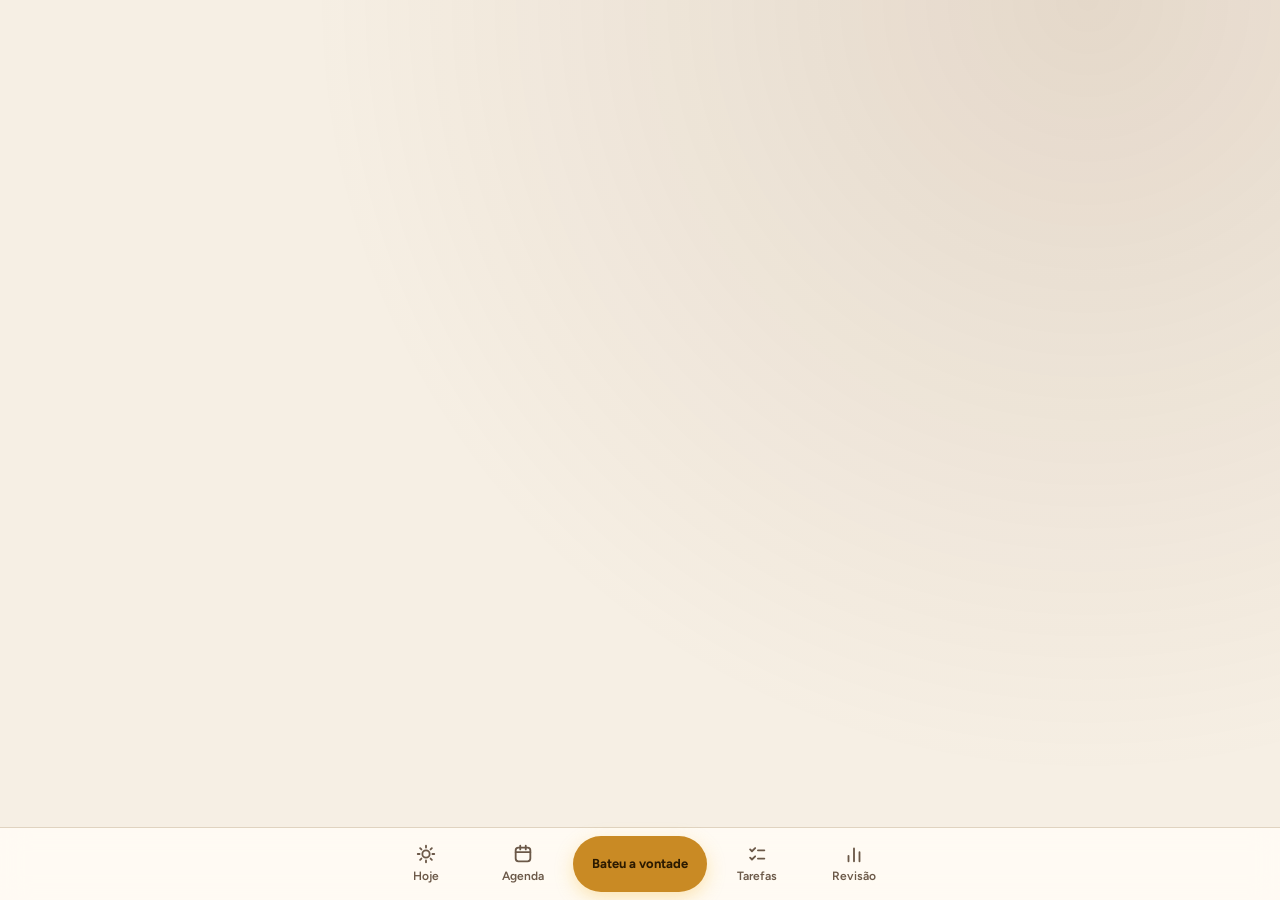
==== index.html @ 11bb2c6d "chore(pwa): atualizar cache para v36 (ajustes foco, scroll e sem xicaras)" ====
<!doctype html>
<html lang="pt-BR">
<head>
<meta charset="utf-8">
<meta name="viewport" content="width=device-width, initial-scale=1, viewport-fit=cover">
<title>Brewer</title>
<meta name="theme-color" content="#F6EFE4">
<meta name="mobile-web-app-capable" content="yes">
<meta name="apple-mobile-web-app-capable" content="yes">
<meta name="apple-mobile-web-app-status-bar-style" content="black-translucent">
<meta name="apple-mobile-web-app-title" content="Brewer">
<link rel="manifest" href="./manifest.json">
<link rel="icon" type="image/png" sizes="192x192" href="./icons/icon-192.png?v=36">
<link rel="apple-touch-icon" sizes="180x180" href="./icons/icon-180.png?v=36">

<link rel="preconnect" href="https://fonts.googleapis.com">
<link rel="preconnect" href="https://fonts.gstatic.com" crossorigin>
<link href="https://fonts.googleapis.com/css2?family=Bricolage+Grotesque:opsz,wght@12..96,600;12..96,700&family=Figtree:wght@400;500;600&display=swap" rel="stylesheet">
<link rel="stylesheet" href="style.css?v=36">
</head>
<body data-theme="0">
<div class="env"></div>
<main id="scroll"><div class="wrap">
  <section id="tab-hoje" class="tab"></section>
  <section id="tab-agenda" class="tab" hidden></section>
  <section id="tab-tarefas" class="tab" hidden></section>
  <section id="tab-foco" class="tab" hidden></section>
  <section id="tab-vontade" class="tab" hidden></section>
  <section id="tab-revisao" class="tab" hidden></section>
  <section id="tab-colecao" class="tab" hidden></section>
  <section id="tab-jornada" class="tab" hidden></section>
</div></main>

<div class="runpill" id="runpill"></div>
<div class="toast" id="toast" role="status" aria-live="polite" hidden></div>

<nav class="bar" aria-label="Navegação">
  <div class="bar-in">
    <button data-act="tab" data-tab="hoje"><svg viewBox="0 0 24 24" fill="none" stroke="currentColor" stroke-width="2" stroke-linecap="round" aria-hidden="true"><circle cx="12" cy="12" r="4"/><path d="M12 3v2M12 19v2M3 12h2M19 12h2M5.6 5.6l1.4 1.4M17 17l1.4 1.4M5.6 18.4L7 17M17 7l1.4-1.4"/></svg>Hoje</button>
    <button data-act="tab" data-tab="agenda"><svg viewBox="0 0 24 24" fill="none" stroke="currentColor" stroke-width="2" stroke-linecap="round" aria-hidden="true"><rect x="4" y="5" width="16" height="15" rx="3"/><path d="M4 10h16M9 3v4M15 3v4"/></svg>Agenda</button>
    <button class="urge" data-act="tab" data-tab="vontade">Bateu a vontade</button>
    <button data-act="tab" data-tab="tarefas"><svg viewBox="0 0 24 24" fill="none" stroke="currentColor" stroke-width="2" stroke-linecap="round" stroke-linejoin="round" aria-hidden="true"><path d="M4.5 7l2 2 3.5-3.5M4.5 16l2 2 3.5-3.5M13 8h7M13 17h7"/></svg>Tarefas</button>
    <button data-act="tab" data-tab="revisao"><svg viewBox="0 0 24 24" fill="none" stroke="currentColor" stroke-width="2" stroke-linecap="round" aria-hidden="true"><path d="M6 20v-6M12 20V6M18 20v-10"/></svg>Revisão</button>
  </div>
</nav>

<div class="back" id="sheetBack" hidden>
  <div class="sheet" role="dialog" aria-modal="true" aria-labelledby="sheetTitle">
    <h2 id="sheetTitle"></h2>
    <div id="sheetBody"></div>
  </div>
</div>

<script src="assets/cafe/v2/catalog.js"></script>
<script type="module" src="js/app.js"></script>
<script>
// Alerta amigável caso o index.html seja aberto direto com duplo clique (protocolo file:///)
if (window.location.protocol === 'file:') {
  window.addEventListener('DOMContentLoaded', function() {
    var main = document.querySelector('.wrap');
    if (main) {
      main.innerHTML = '<div style="background:var(--surface);border:1.5px solid var(--line);border-radius:24px;padding:26px 20px;text-align:center;margin-top:30px;box-shadow:0 8px 24px rgba(42,29,20,.08)">' +
        '<div style="font-size:32px;margin-bottom:8px">☕</div>' +
        '<h2 style="font-family:\'Bricolage Grotesque\',Figtree,sans-serif;font-size:22px;margin-bottom:10px;color:var(--ink)">Quase lá!</h2>' +
        '<p style="color:var(--muted);font-size:14px;line-height:1.5;margin-bottom:16px">O Google Chrome bloqueia módulos JavaScript (ES Modules) por segurança quando abertos diretamente pelo caminho <code>file:///</code>.</p>' +
        '<p style="font-size:14.5px;line-height:1.5;margin-bottom:20px;color:var(--ink)">Para rodar o app no computador, basta dar duplo clique no arquivo <b><code>iniciar-servidor.bat</code></b> na pasta do Brewer!</p>' +
        '<div style="font-size:12.5px;color:var(--muted);background:var(--bg);border-radius:12px;padding:12px;border:1px solid var(--line);text-align:left;line-height:1.5">' +
          '<b>Outras opções fáceis:</b><br>' +
          '• No VS Code: clique com o botão direito em <code>index.html</code> e escolha <b>Open with Live Server</b>.<br>' +
          '• No terminal (PowerShell): rode <code>npx serve .</code>' +
        '</div>' +
      '</div>';
    }
  });
}
</script>
<script>
// Brewer PWA: instala o Service Worker quando o app estiver servido por HTTPS.
if ('serviceWorker' in navigator) {
  navigator.serviceWorker.addEventListener('controllerchange', function(){
    window.location.reload();
  });
  window.addEventListener('load', function(){
    navigator.serviceWorker.register('./sw.js').then(function(reg){
      reg.update();
    }).catch(function(err){ console.warn('Brewer SW:', err); });
  });
}
</script>
</body>
</html>
---- style.css ----
:root{
  --bg:#F6EFE4; --surface:#FFFBF4; --ink:#2A1D14; --muted:#6B5848; --line:#E0D3C0;
  --sea:#7B4F2E; --on-sea:#FFFBF4; --sea-soft:#EADBC6; --sun:#C98A24; --sun-ink:#2B1A00; --bar:rgba(255,251,244,.94); --danger:#B4412F;
  color-scheme:light;
  box-sizing:border-box;


}
html{scroll-padding-top:env(safe-area-inset-top,0px);-webkit-text-size-adjust:100%;overscroll-behavior-y:none}
*,*::before,*::after{box-sizing:inherit}
body{margin:0;min-height:100dvh;background:var(--bg);color:var(--ink);font-family:Figtree,system-ui,-apple-system,"Segoe UI",Roboto,sans-serif;font-size:17px;line-height:1.5;-webkit-tap-highlight-color:transparent;overscroll-behavior-y:none}
body.locked{overflow:hidden}
#scroll{display:block}
.wrap{max-width:520px;min-height:100dvh;margin:0 auto;padding:calc(20px + env(safe-area-inset-top,0px)) 22px calc(84px + env(safe-area-inset-bottom,14px));box-sizing:border-box}
h1,h2,.display{font-family:"Bricolage Grotesque",Figtree,system-ui,sans-serif;font-weight:700;letter-spacing:-.02em;line-height:1.1;margin:0}
h1{font-size:34px}
h2{font-size:23px}
h3{font-size:17px;margin:0;font-weight:600}
p{margin:0}
ul{list-style:none;margin:0;padding:0}
.mark{font-family:"Bricolage Grotesque",Figtree,sans-serif;font-weight:700;color:var(--sea);font-size:19px;margin-bottom:20px;display:flex;align-items:center;gap:8px}
.lead{color:var(--muted);margin-top:10px}
.muted{color:var(--muted)}
.small{font-size:14px}
.sec{margin-top:34px}
.sec>h2{margin-bottom:10px}
button{font:inherit;color:inherit;cursor:pointer;border:0;background:none;padding:0;text-align:inherit}
:focus-visible{outline:3px solid var(--sea);outline-offset:3px;border-radius:10px}
[hidden]{display:none!important}

.btn{display:inline-flex;align-items:center;justify-content:center;min-height:50px;padding:0 24px;border-radius:999px;background:var(--sea);color:var(--on-sea);font-weight:600;text-align:center}
.btn.sun{background:var(--sun);color:var(--sun-ink)}
.btn.quiet{background:transparent;color:var(--ink);border:2px solid var(--line)}
.btn.danger{color:var(--danger)}
.btn.block{display:flex;width:100%}
.btn.small{min-height:44px;padding:0 18px;font-size:15px}
.btn:active{transform:scale(.98)}
.stack{display:grid;gap:12px;margin-top:24px}
.row{display:flex;gap:10px;flex-wrap:wrap;margin-top:16px}
.ghost{color:var(--sea);font-weight:600;min-height:44px;padding:0 8px;display:inline-flex;align-items:center}
.x{color:var(--muted);font-size:24px;width:40px;min-height:44px;line-height:1;text-align:center}

/* campos */
.field{display:block;width:100%;min-height:50px;padding:0 16px;border-radius:14px;border:2px solid var(--line);background:var(--surface);color:var(--ink);font:inherit}
.field:focus{border-color:var(--sea);outline:none}
textarea.field{padding:12px 16px;min-height:120px;resize:vertical}
select.field{appearance:none;-webkit-appearance:none;padding-right:42px;background-image:url("data:image/svg+xml,%3Csvg xmlns='http://www.w3.org/2000/svg' width='14' height='9' viewBox='0 0 14 9'%3E%3Cpath d='M1 1.5l6 6 6-6' fill='none' stroke='%238FA6B6' stroke-width='2' stroke-linecap='round'/%3E%3C/svg%3E");background-repeat:no-repeat;background-position:right 16px center}
.flabel{display:block;font-weight:600;margin:20px 0 8px}
.pair{display:grid;grid-template-columns:1fr 1fr;gap:10px}
.check-row{display:flex;align-items:center;gap:12px;margin-top:20px;min-height:44px}
.check-row input{width:22px;height:22px;accent-color:var(--sea)}
.chips{display:flex;flex-wrap:wrap;gap:10px;margin-top:6px}
.chip{min-height:46px;padding:0 18px;border-radius:999px;border:2px solid var(--line);font-weight:600}
.chip[aria-pressed="true"]{background:var(--sea-soft);border-color:var(--sea);color:var(--ink)}
.chip.dayc{min-width:46px;padding:0;text-align:center}
.seg{display:flex;gap:6px;padding:5px;border-radius:999px;background:var(--surface);border:1px solid var(--line);margin-top:20px}
.seg button{flex:1;min-height:42px;border-radius:999px;font-weight:600;color:var(--muted);text-align:center}
.seg button[aria-pressed="true"]{background:var(--sea-soft);color:var(--ink)}

/* tarefas */
.task{display:flex;align-items:center;gap:12px;padding:13px 0;border-bottom:1px solid var(--line)}
.tasks li:first-child{border-top:1px solid var(--line)}
.check{flex:none;width:32px;height:32px;border-radius:50%;border:2px solid var(--sea);display:grid;place-items:center;color:transparent}
.check.sm{width:28px;height:28px}
.done>.check,li.done>.check{background:var(--sea);color:var(--bg)}
.ttext{flex:1;min-width:0;overflow-wrap:anywhere}
.ttext small{display:block;font-size:14px;line-height:1.35;margin-top:2px}
.done .ttext{text-decoration:line-through;color:var(--muted)}
.star{flex:none;width:44px;min-height:44px;display:grid;place-items:center;color:var(--muted)}
.star[aria-pressed="true"]{color:var(--sun)}
.star[aria-pressed="true"] svg path{fill:currentColor}
.gtitle{margin:28px 0 4px;font-size:15px;font-weight:600;color:var(--muted)}

/* agenda */
.daynav{display:flex;align-items:center;justify-content:space-between;margin-top:22px;gap:6px}
.navb{width:48px;min-height:48px;border-radius:50%;border:2px solid var(--line);display:grid;place-items:center;font-size:22px;line-height:1}
.daylabel{text-align:center;font-weight:600}
.tl{display:grid;grid-template-columns:56px 1fr;gap:12px;padding:14px 0 14px 12px;border-bottom:1px solid var(--line);border-left:4px solid transparent}
.tl.now{border-left-color:var(--sea);background:linear-gradient(90deg,var(--sea-soft),transparent 70%)}
.tt{font-variant-numeric:tabular-nums;font-size:15px;line-height:1.35}
.acts{display:flex;align-items:center;gap:2px;margin-top:2px;margin-left:-8px}
.rhead{display:flex;width:100%;justify-content:space-between;align-items:center;gap:10px;min-height:44px}
.rhead small{display:block;font-size:14px}
.steps{margin-top:6px}
.steps li{display:flex;align-items:center;gap:12px;padding:8px 0}
.steps li.done span{text-decoration:line-through;color:var(--muted)}
.rl{display:flex;justify-content:space-between;align-items:flex-start;gap:10px;padding:16px 0;border-bottom:1px solid var(--line)}
.rl:first-child{border-top:1px solid var(--line)}

/* hoje */
.now-block{margin-top:26px;padding:20px;border-radius:22px;background:var(--sea-soft)}
.now-block p{margin-top:6px}
.nudge{margin-top:22px;padding:16px 18px;border-radius:18px;border:2px solid var(--sun)}

/* foco */
.label{font-weight:600;margin-top:24px}
.bigtime{font-family:"Bricolage Grotesque",Figtree,sans-serif;font-weight:700;font-size:clamp(76px,26vw,124px);letter-spacing:-.04em;line-height:1;font-variant-numeric:tabular-nums;margin-top:26px}
.bar-track{height:8px;border-radius:99px;background:var(--line);margin-top:20px;overflow:hidden}
.bar-fill{height:100%;width:0;background:var(--sea);border-radius:99px;transition:width .3s linear}

/* vontade */
.feels{display:grid;grid-template-columns:repeat(2,1fr);gap:8px;margin-top:14px}
.feel{min-height:44px;padding:8px 14px;border-radius:12px;background:var(--surface);border:1px solid var(--line);color:var(--ink);font-size:14px;font-weight:500;display:flex;align-items:center;justify-content:center;text-align:center;transition:all .15s ease}
.feel:active{transform:scale(.98)}
.feel[aria-pressed="true"]{border-color:var(--sea);background:var(--sea-soft);color:var(--ink);font-weight:600}
.gate-actions{display:grid;gap:8px;margin-top:20px}
.gate-row{display:grid;grid-template-columns:1fr 1fr;gap:8px}
.gate-btn{min-height:44px;padding:0 16px;border-radius:12px;background:var(--surface);border:1px solid var(--line);color:var(--ink);font-size:14px;font-weight:500;display:inline-flex;align-items:center;justify-content:center;text-align:center;width:100%;transition:all .15s ease}
.gate-btn:active{transform:scale(.98);background:var(--sea-soft);border-color:var(--sea)}
.gate-btn[disabled]{opacity:.38;pointer-events:none}
.gate-badge{display:inline-flex;align-items:center;gap:6px;padding:4px 12px;border-radius:99px;background:var(--surface);border:1px solid var(--line);color:var(--muted);font-size:12px;font-weight:500;margin-bottom:14px}
.gate-warn{border-color:var(--danger);background:var(--surface)}
.gate-clean{min-height:auto;display:flex;flex-direction:column;justify-content:center;align-items:center;text-align:center;padding:12px 0}
.gate-clean .bar-track{width:100%;max-width:280px}
.gate-clean .breath{justify-content:center;text-align:left}
.gate-reveal{animation:cupin .4s ease both}
body.gate-lock,body.gate-lock #scroll{overflow:hidden!important;height:100dvh!important;touch-action:none!important}
body.gate-lock .bar{pointer-events:none;opacity:.25;transition:opacity .25s ease}
body.focus-running .bar{display:none!important}
body.tab-vontade .wrap{min-height:100dvh;display:flex;flex-direction:column;justify-content:center;align-items:center;padding:calc(14px + env(safe-area-inset-top,0px)) 22px calc(84px + env(safe-area-inset-bottom,14px));box-sizing:border-box}
body.tab-vontade #tab-vontade{width:100%;margin:auto 0}
.curve{width:100%;height:auto;display:block;margin-top:22px;overflow:visible}
.curve text{fill:var(--muted);font-size:11px;text-anchor:middle;font-family:Figtree,sans-serif}
.wait-time{font-family:"Bricolage Grotesque",Figtree,sans-serif;font-weight:700;font-size:56px;letter-spacing:-.03em;font-variant-numeric:tabular-nums;line-height:1;margin-top:14px}
.breath{display:flex;align-items:center;gap:18px;margin-top:22px}
.orb-box{width:84px;height:84px;display:grid;place-items:center;flex:none}
.orb{width:84px;height:84px;border-radius:50%;background:var(--sea-soft);border:2px solid var(--sea);animation:breathe 10s ease-in-out infinite}
@keyframes breathe{0%{transform:scale(.62)}40%{transform:scale(1)}100%{transform:scale(.62)}}
.breath b{font-family:"Bricolage Grotesque",Figtree,sans-serif;font-size:26px}
.suggest{margin-top:22px;padding:16px 18px;border-radius:18px;background:var(--sea-soft)}

/* revisão */
.sumline{margin-top:6px}
.brow{display:grid;grid-template-columns:22px 1fr 58px;align-items:center;gap:10px;min-height:30px}
.bday{color:var(--muted);font-size:14px;text-align:center}
.btrack{height:12px;border-radius:99px;background:var(--line);overflow:hidden}
.bfill{display:block;height:100%;border-radius:99px;background:var(--sea)}
.bfill.sun{background:var(--sun)}
.bval{font-size:14px;text-align:right;font-variant-numeric:tabular-nums}
.crow{display:grid;grid-template-columns:104px 1fr 92px;gap:10px;align-items:center;min-height:32px}
.cname{font-size:14px;overflow:hidden;text-overflow:ellipsis;white-space:nowrap}
.bcap{margin:22px 0 6px;font-weight:600}

/* barra inferior fixa */
.bar{position:fixed;left:0;right:0;bottom:0;z-index:20;background:var(--bar);-webkit-backdrop-filter:blur(14px);backdrop-filter:blur(14px);border-top:1px solid var(--line);padding:8px 10px calc(8px + env(safe-area-inset-bottom,0px));box-shadow:0 50px 0 50px var(--bar)}
.bar-in{max-width:520px;margin:0 auto;display:grid;grid-template-columns:1fr 1fr 1.45fr 1fr 1fr;gap:4px;align-items:center}
.bar button{min-height:56px;border-radius:18px;font-weight:600;font-size:12px;color:var(--muted);display:flex;flex-direction:column;align-items:center;justify-content:center;gap:2px;text-align:center}
.bar button svg{width:22px;height:22px}
.bar button[aria-current="page"]{color:var(--ink);background:var(--sea-soft)}
.bar .urge{background:var(--sun);color:var(--sun-ink);font-weight:700;font-size:13px;line-height:1.15;border-radius:999px;box-shadow:0 6px 18px rgba(244,182,59,.35);padding:0 8px}
.bar .urge[aria-current="page"]{background:var(--sun);color:var(--sun-ink);outline:3px solid var(--sea);outline-offset:2px}
.runpill{position:fixed;left:0;right:0;bottom:calc(84px + env(safe-area-inset-bottom,0px));z-index:25;display:flex;justify-content:center;pointer-events:none}
.runpill button{pointer-events:auto;background:var(--ink);color:var(--bg);padding:10px 18px;border-radius:999px;font-weight:600;font-size:15px;min-height:44px;box-shadow:0 6px 18px rgba(0,0,0,.25)}
.runpill b{font-variant-numeric:tabular-nums}
.toast{position:fixed;left:16px;right:16px;bottom:calc(140px + env(safe-area-inset-bottom,0px));z-index:30;max-width:488px;margin:0 auto;background:var(--ink);color:var(--bg);padding:12px 18px;border-radius:16px;text-align:center;font-size:15px}

/* folha de formulário */
.back{position:fixed;inset:0;z-index:40;background:rgba(8,16,24,.55);display:flex;align-items:flex-end;justify-content:center}
.sheet{width:100%;max-width:520px;max-height:90%;overflow:auto;background:var(--bg);border-radius:26px 26px 0 0;padding:24px 22px calc(26px + env(safe-area-inset-bottom,0px))}
.sheet h2{margin-bottom:4px}
.presets{display:flex;gap:8px;flex-wrap:wrap;margin-top:12px}

body{transition:background .8s ease,color .8s ease}
.env{position:fixed;inset:0;z-index:-1;pointer-events:none;background:var(--env,none)}
.phase-badge{display:inline-flex;align-items:center;background:var(--surface);border:1px solid var(--line);padding:8px 16px;border-radius:99px;font-size:14px;font-weight:700;min-height:44px}
.pbar{height:6px;border-radius:99px;background:var(--line);margin:8px 0 18px;max-width:240px;overflow:hidden}
.pbar span{display:block;height:100%;background:var(--sun);border-radius:99px}
.dots{display:flex;gap:8px;margin-top:12px}
.bd{width:18px;height:18px;border-radius:50%;border:2px solid var(--line)}
.bd.ok{background:var(--sun);border-color:var(--sun)}
.bd.bad{background:var(--danger);border-color:var(--danger)}
.timeline{position:relative;margin-top:26px;padding-left:30px}
.timeline::before{content:'';position:absolute;left:7px;top:0;bottom:0;width:2px;background:var(--line)}
.t-node{position:relative;margin-bottom:26px}
.t-dot{position:absolute;left:-30px;top:3px;width:16px;height:16px;border-radius:50%;background:var(--surface);border:2px solid var(--line)}
.t-node.done .t-dot{background:var(--sea);border-color:var(--sea)}
.t-node.current .t-dot{background:var(--sun);border-color:var(--sun);box-shadow:0 0 10px var(--sun)}
.t-node.locked h3{color:var(--muted)}
.test-panel{background:rgba(0,0,0,.18);padding:16px;border-radius:14px;margin-top:20px;border:1px dashed var(--muted)}
.test-panel hr{border:0;border-top:1px solid var(--line);margin:16px 0}
/* fases: da torra clara à escura */
body[data-theme="0"]{--bg:#F6EFE4;--surface:#FFFBF4;--ink:#2A1D14;--muted:#6B5848;--line:#E0D3C0;--sea:#7B4F2E;--on-sea:#FFFBF4;--sea-soft:#EADBC6;--sun:#C98A24;--sun-ink:#2B1A00;--bar:rgba(255,251,244,.94);--danger:#B4412F;--env:radial-gradient(circle at 85% 0,rgba(123,79,46,.14),transparent 55%);color-scheme:light}
body[data-theme="1"]{--bg:#F1E7D8;--surface:#FBF5EA;--ink:#2A1D14;--muted:#6A5646;--line:#DDCFB9;--sea:#7A4B2A;--on-sea:#FBF5EA;--sea-soft:#E7D5BC;--sun:#C4821E;--sun-ink:#2B1A00;--bar:rgba(251,245,234,.94);--danger:#B4412F;--env:radial-gradient(circle at 85% 0,rgba(122,75,42,.14),transparent 55%);color-scheme:light}
body[data-theme="2"]{--bg:#ECDFCB;--surface:#F8F0E2;--ink:#291C13;--muted:#67533F;--line:#D8C7AB;--sea:#774626;--on-sea:#F8F0E2;--sea-soft:#E2CEB0;--sun:#BF7C1A;--sun-ink:#2B1A00;--bar:rgba(248,240,226,.94);--danger:#B4412F;--env:radial-gradient(circle at 85% 0,rgba(119,70,38,.14),transparent 55%);color-scheme:light}
body[data-theme="3"]{--bg:#E7D6BC;--surface:#F4EADA;--ink:#28190F;--muted:#644F3A;--line:#D2BE9E;--sea:#74421F;--on-sea:#F4EADA;--sea-soft:#DEC7A3;--sun:#B97616;--sun-ink:#2B1A00;--bar:rgba(244,234,218,.94);--danger:#B4412F;--env:radial-gradient(circle at 85% 0,rgba(116,66,31,.14),transparent 55%);color-scheme:light}
body[data-theme="4"]{--bg:#E1CAA8;--surface:#F1E3CC;--ink:#27170D;--muted:#5F4733;--line:#CDB48E;--sea:#6F3C1B;--on-sea:#F1E3CC;--sea-soft:#D8BC93;--sun:#C27B14;--sun-ink:#2B1A00;--bar:rgba(241,227,204,.94);--danger:#B4412F;--env:radial-gradient(circle at 85% 0,rgba(111,60,27,.14),transparent 55%);color-scheme:light}
body[data-theme="5"]{--bg:#2B1F18;--surface:#382A21;--ink:#F3E9DC;--muted:#C4AE98;--line:#51402F;--sea:#DDA163;--on-sea:#2A170A;--sea-soft:#46342A;--sun:#E3AC4E;--sun-ink:#2B1A00;--bar:rgba(56,42,33,.94);--danger:#F08A78;--env:radial-gradient(circle at 85% 0,rgba(221,161,99,.14),transparent 55%);color-scheme:dark}
body[data-theme="6"]{--bg:#27261A;--surface:#34331F;--ink:#F2EEDC;--muted:#BFBB98;--line:#4B4A2D;--sea:#BDC27F;--on-sea:#1F2210;--sea-soft:#3F4026;--sun:#E3AC4E;--sun-ink:#2B1A00;--bar:rgba(52,51,31,.94);--danger:#F08A78;--env:radial-gradient(circle at 85% 0,rgba(189,194,127,.14),transparent 55%);color-scheme:dark}
body[data-theme="7"]{--bg:#2E1B1C;--surface:#3E2627;--ink:#F6E9E4;--muted:#CBA9A2;--line:#573637;--sea:#E39C90;--on-sea:#2E0F0C;--sea-soft:#4A2B2C;--sun:#E3AC4E;--sun-ink:#2B1A00;--bar:rgba(62,38,39,.94);--danger:#F08A78;--env:radial-gradient(circle at 85% 0,rgba(227,156,144,.14),transparent 55%);color-scheme:dark}
body[data-theme="8"]{--bg:#281A27;--surface:#382537;--ink:#F4E8F2;--muted:#C6A5C0;--line:#503651;--sea:#D9A5CC;--on-sea:#2A1226;--sea-soft:#432C42;--sun:#E3AC4E;--sun-ink:#2B1A00;--bar:rgba(56,37,55,.94);--danger:#F08A78;--env:radial-gradient(circle at 85% 0,rgba(217,165,204,.14),transparent 55%);color-scheme:dark}
body[data-theme="9"]{--bg:#181210;--surface:#251D19;--ink:#F4EADD;--muted:#BBA891;--line:#3A2E26;--sea:#EBBD6C;--on-sea:#231600;--sea-soft:#33271C;--sun:#F2C46B;--sun-ink:#231600;--bar:rgba(37,29,25,.94);--danger:#F08A78;--env:radial-gradient(circle at 85% 0,rgba(235,189,108,.14),transparent 55%);color-scheme:dark}
.tray{background:var(--surface);border:1px solid var(--line);border-radius:22px;padding:18px 12px 14px;margin-top:18px}
.tlabel{text-align:center;font-weight:600;font-size:14px;margin-bottom:10px;color:var(--muted)}
.cupgrid{display:grid;grid-template-columns:repeat(4,1fr);gap:8px 4px}
.cup-slot{position:relative;aspect-ratio:1/1;display:grid;place-items:center;cursor:pointer}
.cup-slot::after{content:'';position:absolute;left:16%;right:16%;bottom:10%;height:9%;border-radius:50%;background:radial-gradient(ellipse,rgba(0,0,0,.22),transparent 70%)}
.cup-slot.empty{cursor:default}
.cup-slot.empty::before{content:'';width:46%;aspect-ratio:1;border-radius:50%;border:2px dashed var(--line)}
.cup-slot.empty::after{display:none}
.cup-img{position:relative;z-index:1;width:100%;height:100%;object-fit:contain;display:block}
.cup-fb{display:block}
.icard{margin-top:12px;padding:14px 16px;border:1px solid var(--line);border-radius:18px;background:var(--surface)}
.btn{gap:6px}
.durbox{margin-top:10px;text-align:center}
.durval{font-family:"Bricolage Grotesque",Figtree,sans-serif;font-weight:700;font-size:56px;letter-spacing:-.03em;line-height:1.1;font-variant-numeric:tabular-nums}
.durrange{width:100%;margin:14px 0 6px;height:34px;accent-color:var(--sea)}
.ritual{margin-top:18px;padding:16px 18px;border-radius:18px;background:var(--sea-soft)}
.tip-line{margin-top:18px;font-family:"Bricolage Grotesque",Figtree,sans-serif;font-weight:600;font-size:20px;line-height:1.3}
.pour{width:3px;height:0;margin:6px auto 14px;border-radius:3px;background:var(--sea);animation:pour 2.2s ease-in forwards}
.prep .bar-fill{width:0;transition:none;animation:fillbar 2.2s linear forwards}
@keyframes pour{from{height:0}to{height:46px}}
@keyframes fillbar{from{width:0}to{width:100%}}
@media (prefers-reduced-motion:reduce){.pour{animation:none;height:46px}.prep .bar-fill{animation:none;width:100%}}
.gc{margin-top:28px;padding:16px 18px;border:1px solid var(--line);border-radius:18px;background:var(--surface)}
.tag{display:inline-block;font-size:12px;padding:1px 9px;border-radius:99px;background:var(--sea-soft);margin-left:8px;font-weight:600}
.catalog{display:grid;grid-template-columns:repeat(3,1fr);gap:16px 10px;margin-top:18px}
.cat-item{text-align:center}
.cat-item .cup-img{aspect-ratio:1}
.cat-item.locked .cup-img{filter:brightness(0);opacity:.16}
.cat-name{font-size:14px;font-weight:600;margin-top:2px}
.cup-show{display:flex;justify-content:center;margin-top:20px}
.cup-hero{width:min(60%,230px);aspect-ratio:1;object-fit:contain;animation:cupin .6s ease both}
.cup-show.broke .cup-hero{animation:cupbreak .7s ease both}
@keyframes cupin{from{opacity:0;transform:translateY(10px) scale(.96)}to{opacity:1;transform:none}}
@keyframes cupbreak{0%{transform:none}20%{transform:translateX(-5px) rotate(-2deg)}40%{transform:translateX(5px) rotate(2deg)}100%{transform:none}}
.hero{width:min(56%,210px);aspect-ratio:1;margin:0 auto 6px}
.hero-img,.hero-fb{display:block;width:100%;height:100%;object-fit:contain;animation:floaty 7s ease-in-out infinite}
@keyframes floaty{0%,100%{transform:translateY(0)}50%{transform:translateY(-4px)}}
@media (prefers-reduced-motion:reduce){.hero-img,.hero-fb,.cup-hero,.cup-show.broke .cup-hero{animation:none}}
@media (prefers-reduced-motion:reduce){
  .orb{animation:none;transform:scale(.85)}
  .bar-fill{transition:none}
  .btn:active{transform:none}
}

.ios-hint{margin:22px 0 6px;padding:12px 14px;border:1px solid var(--line);background:var(--surface);border-radius:14px;color:var(--muted);font-size:13px}

/* estação de foco estilo Forest no Hoje e ritual V60 limpo */
.hoje-top{display:flex;align-items:center;justify-content:space-between;gap:8px}
.hoje-top .mark{margin-bottom:0;font-size:16px}
.top-pills{display:flex;align-items:center;gap:6px;flex-wrap:wrap;justify-content:flex-end}
.phase-badge.sm{padding:5px 11px;font-size:12px;min-height:34px}
.nudge-bar{margin-top:8px;padding:8px 12px;border-radius:14px;background:var(--sea-soft);display:flex;align-items:center;justify-content:space-between;gap:10px;font-size:13px}
.smart-card{margin-top:10px;padding:11px 14px;border-radius:18px;background:var(--surface);border:1px solid var(--line);display:flex;align-items:center;justify-content:space-between;gap:10px;flex-wrap:wrap}
.smart-info{min-width:160px;flex:1}
.smart-eyebrow{display:block;font-size:11px;font-weight:700;color:var(--sea);text-transform:uppercase;letter-spacing:.03em;margin-bottom:2px}
.smart-info b{font-size:14px;line-height:1.25;display:block}
.smart-acts{display:flex;align-items:center;gap:6px;flex-wrap:wrap}
.forest-card{margin-top:10px;padding:14px 16px 16px;border-radius:24px;background:var(--surface);border:1px solid var(--line);box-shadow:0 8px 24px rgba(42,29,20,.05)}
.forest-head{text-align:center}
.forest-stage{position:relative;width:min(54%,176px);aspect-ratio:1;margin:0 auto 4px;display:grid;place-items:center;border-radius:50%;background:radial-gradient(circle,var(--sea-soft) 0%,transparent 72%)}
.forest-stage.compact{width:min(40%,124px);margin:0 auto 2px}
.cup-picker{display:flex;gap:6px;overflow-x:auto;padding:4px 2px;margin-top:2px;-webkit-overflow-scrolling:touch;scrollbar-width:none}
.cup-picker::-webkit-scrollbar{display:none}
.cp-item{flex:none;display:inline-flex;align-items:center;gap:6px;padding:5px 11px;border-radius:999px;border:1.5px solid var(--line);background:var(--bg);font-size:12px;font-weight:600;white-space:nowrap}
.cp-item[aria-pressed="true"]{border-color:var(--sea);background:var(--sea-soft);color:var(--ink)}
.cp-dot{width:10px;height:10px;border-radius:50%;flex:none;border:1px solid rgba(0,0,0,.15)}
.durbox.compact{margin-top:4px}
.dur-inline{display:flex;align-items:center;justify-content:center;gap:14px}
.durbox.compact .durval{font-size:38px;line-height:1}
.durbox.compact .durrange{margin:6px 0 2px;height:26px}
.focus-fields{margin-top:8px;text-align:left}
.field.field-sm{padding:8px 11px;min-height:40px;font-size:14px;border-radius:12px;margin-top:0}
.focus-grid-2{display:grid;grid-template-columns:1fr 1fr;gap:8px;margin-top:8px}
.mini-lbl{display:block;font-size:11px;font-weight:700;color:var(--muted);text-transform:uppercase;letter-spacing:.03em;margin-bottom:3px}
.v60-carafe{width:100%;height:100%;display:block}
.v60-stream{stroke-dasharray:5 5;animation:streamflow .45s linear infinite}
.v60-drop1{animation:dropfall 1s ease-in infinite}
.v60-drop2{animation:dropfall 1s ease-in .5s infinite}
.v60-steam1{animation:steamup 2.4s ease-in-out infinite}
.v60-steam2{animation:steamup 2.4s ease-in-out 1s infinite}
@keyframes streamflow{to{stroke-dashoffset:-10}}
@keyframes dropfall{0%{transform:translateY(0);opacity:1}80%{opacity:1}100%{transform:translateY(26px);opacity:0}}
@keyframes steamup{0%,100%{transform:translateY(0);opacity:.25}50%{transform:translateY(-5px);opacity:.65}}
.focus-immersive{text-align:center;padding:28px 6px 10px}
.amb-bar{display:flex;align-items:center;justify-content:center;gap:6px;flex-wrap:wrap;margin-top:16px}
.amb-btn{padding:6px 13px;border-radius:999px;border:1.5px solid var(--line);background:var(--surface);font-size:13px;font-weight:600;min-height:36px}
.amb-btn[aria-pressed="true"]{border-color:var(--sea);background:var(--sea-soft);color:var(--ink)}

/* prateleira da coleção com etiquetas visuais */
.tray{background:var(--surface);border:1px solid var(--line);border-radius:24px;padding:18px 14px 16px;margin-top:18px;box-shadow:0 6px 20px rgba(42,29,20,.05)}
.tray-head{display:flex;justify-content:space-between;align-items:center;gap:8px;margin-bottom:12px;padding:0 4px}
.tray-head .tlabel{margin:0;text-align:left}
.tray-sum{font-size:12px;font-weight:700;padding:3px 10px;border-radius:99px;background:var(--sea-soft);color:var(--sea)}
.cupgrid{display:grid;grid-template-columns:repeat(4,1fr);gap:12px 6px}
.cup-cell{display:flex;flex-direction:column;align-items:center;text-align:center}
.cup-tag{margin-top:3px;font-size:11px;font-weight:600;color:var(--muted);display:inline-flex;align-items:center;gap:4px;max-width:100%;overflow:hidden;text-overflow:ellipsis;white-space:nowrap;padding:1px 6px;border-radius:99px;background:var(--bg);border:1px solid var(--line)}
.cup-tag-dot{width:7px;height:7px;border-radius:50%;flex:none}

/* ---------- Cafeteria Customizável (v2) ---------- */
body.tab-colecao-active #scroll {
  overflow: hidden;
}
body.tab-colecao-active .wrap {
  min-height: calc(100dvh - env(safe-area-inset-top, 0px));
  height: calc(100dvh - env(safe-area-inset-top, 0px));
  max-width: 520px;
  margin: 0 auto;
  padding: 14px 18px calc(76px + env(safe-area-inset-bottom, 14px));
  box-sizing: border-box;
  overflow: hidden;
  display: flex;
  flex-direction: column;
}
body.tab-colecao-active #tab-colecao {
  flex: 1;
  display: flex;
  flex-direction: column;
  position: relative;
  overflow: hidden;
  height: 100%;
  width: 100%;
}
.cafe-frame {
  width: 100%;
  height: 100%;
  position: relative;
  display: flex;
  flex-direction: column;
  overflow: hidden;
  margin: 0;
  border: none;
  border-radius: 0;
  box-shadow: none;
  background: transparent;
  user-select: none;
  -webkit-user-select: none;
  -webkit-tap-highlight-color: transparent;
}
.cafe-frame .top {
  padding: 2px 0 10px;
  flex: none;
  z-index: 6;
  background: transparent;
}
.cafe-frame .toprow {
  display: flex;
  align-items: center;
  gap: 10px;
}
.cafe-frame .bk, .top-nav-row .bk {
  flex: none;
  width: 36px;
  height: 36px;
  border-radius: 50%;
  border: 1.5px solid var(--line);
  background: var(--surface);
  display: grid;
  place-items: center;
  color: var(--ink);
  cursor: pointer;
}
.cafe-frame .toprow h1 {
  font-size: 24px;
  flex: 1;
  margin: 0;
}
.cafe-frame .pill, .top-nav-row .pill {
  display: inline-flex;
  align-items: center;
  gap: 5px;
  height: 32px;
  padding: 0 12px;
  border-radius: 999px;
  background: var(--surface);
  border: 1px solid var(--line);
  font-weight: 600;
  font-size: 14px;
  font-variant-numeric: tabular-nums;
}
.cafe-frame .lvl {
  display: flex;
  align-items: center;
  gap: 8px;
  margin-top: 10px;
  font-size: 12px;
  color: var(--muted);
  font-variant-numeric: tabular-nums;
}
.cafe-frame .lvl b {
  color: var(--ink);
  font-weight: 600;
}
.cafe-frame .lvl .bar-track {
  flex: 1;
  margin: 0;
  height: 6px;
}
.cafe-frame .stage {
  position: absolute;
  top: 74px;
  left: 0;
  right: 0;
  bottom: 64px;
  display: flex;
  align-items: center;
  justify-content: center;
  touch-action: none;
  z-index: 1;
}
.cafe-frame svg.room {
  width: 100%;
  height: 100%;
  overflow: visible;
  touch-action: none;
}
.room-item { cursor: grab; }
.room-item:active { cursor: grabbing; }

.zoom-pill {
  position: absolute;
  right: 4px;
  top: 80px;
  z-index: 7;
  display: inline-flex;
  align-items: center;
  background: rgba(255, 251, 244, 0.92);
  backdrop-filter: blur(8px);
  border: 1px solid var(--line);
  border-radius: 999px;
  padding: 2px;
  box-shadow: 0 4px 12px rgba(42,29,20,.06);
}
.zoom-pill button {
  width: 26px;
  height: 26px;
  border-radius: 50%;
  display: grid;
  place-items: center;
  font-weight: 700;
  font-size: 15px;
  color: var(--ink);
}
.zoom-pill button:hover { background: var(--sea-soft); }
.zoom-pill span {
  font-size: 11px;
  font-weight: 600;
  color: var(--muted);
  padding: 0 5px;
  font-variant-numeric: tabular-nums;
  cursor: pointer;
}

.cafe-frame .dock {
  position: absolute;
  left: 12px;
  right: 12px;
  bottom: 12px;
  z-index: 10;
  display: flex;
  flex-direction: column;
  gap: 8px;
  pointer-events: none;
}
.cafe-frame .dock > * { pointer-events: auto; }
.context-pill {
  align-self: center;
  display: inline-flex;
  align-items: center;
  gap: 8px;
  background: var(--surface);
  border: 1px solid var(--line);
  border-radius: 999px;
  padding: 5px 14px;
  box-shadow: 0 6px 18px rgba(42,29,20,.08);
  font-size: 12.5px;
}
.context-pill b {
  font-family: "Bricolage Grotesque", Figtree, sans-serif;
  font-weight: 700;
  color: var(--ink);
  font-size: 13.5px;
}
.context-pill span {
  color: var(--muted);
  font-weight: 500;
}
.cafe-frame .dock .seg {
  margin: 0;
  box-shadow: 0 10px 26px rgba(42,29,20,.09);
}
.cafe-frame .dock .seg button {
  display: flex;
  align-items: center;
  justify-content: center;
  gap: 6px;
  min-height: 42px;
  font-size: 13px;
  padding: 0 10px;
  transition: background .15s ease, color .15s ease;
}
.cafe-frame .dock .seg button:hover { color: var(--ink); }
.cafe-frame .dock .seg button.primary-seg { background: var(--sea); color: var(--on-sea); }
.cafe-frame .dock .seg button.danger-seg { color: var(--danger); }
.cafe-frame .dock .seg button[disabled] { opacity: .38; pointer-events: none; }
.cafe-frame .dock .seg svg { width: 16px; height: 16px; flex: none; }
.badge-cnt {
  display: inline-flex;
  align-items: center;
  justify-content: center;
  min-width: 18px;
  height: 18px;
  padding: 0 5px;
  border-radius: 99px;
  background: var(--sea);
  color: var(--on-sea);
  font-size: 11px;
  font-weight: 700;
}

.tray2 {
  position: absolute;
  left: 0;
  right: 0;
  bottom: 0;
  background: var(--surface);
  border-top: 1px solid var(--line);
  border-radius: 22px 22px 0 0;
  padding: 12px 0 16px;
  box-shadow: 0 -10px 28px rgba(42,29,20,.10);
  z-index: 15;
}
.trayhead {
  display: flex;
  align-items: center;
  justify-content: space-between;
  padding: 0 14px 8px;
}
.trayhead h3 {
  font-family: "Bricolage Grotesque", Figtree, sans-serif;
  font-weight: 700;
  font-size: 16px;
  letter-spacing: -.01em;
  margin: 0;
}
.trayhead .x { font-size: 20px; width: 32px; min-height: 32px; }
.cats {
  display: flex;
  gap: 6px;
  overflow-x: auto;
  padding: 0 14px 10px;
  scrollbar-width: none;
  cursor: grab;
}
.cats.dragging-scroll, .cards.dragging-scroll { cursor: grabbing; }
.cats::-webkit-scrollbar, .cards::-webkit-scrollbar { display: none; }
.cats .chip {
  min-height: 30px;
  padding: 0 11px;
  font-size: 12px;
  white-space: nowrap;
  flex: none;
  background: var(--bg);
}
.cats .chip[aria-pressed="true"] { background: var(--sea-soft); }
.cards {
  display: flex;
  gap: 8px;
  overflow-x: auto;
  padding: 0 14px 4px;
  scrollbar-width: none;
  min-height: 116px;
  align-items: stretch;
  cursor: grab;
}
.card {
  flex: none;
  width: 92px;
  background: var(--bg);
  border: 1px solid var(--line);
  border-radius: 16px;
  padding: 7px 5px 8px;
  display: flex;
  flex-direction: column;
  align-items: center;
  justify-content: space-between;
  gap: 4px;
  position: relative;
  cursor: pointer;
  transition: border-color .12s ease;
}
.card.sel { border: 2px solid var(--sea); padding: 6px 4px 7px; }
.card.locked { opacity: .62; }
.card .pv {
  width: 68px;
  height: 52px;
  object-fit: contain;
  border-radius: 6px;
  pointer-events: none;
}
.card .pv-svg {
  width: 68px;
  height: 52px;
  display: grid;
  place-items: center;
}
.card .nm {
  font-size: 11px;
  font-weight: 600;
  text-align: center;
  line-height: 1.15;
  min-height: 26px;
  display: flex;
  align-items: center;
  justify-content: center;
}
.price {
  display: inline-flex;
  gap: 4px;
  align-items: center;
  font-size: 11.5px;
  font-weight: 600;
  padding: 2px 7px;
  border-radius: 999px;
  background: var(--sea-soft);
  font-variant-numeric: tabular-nums;
}
.price.muted-pill { background: transparent; border: 1px solid var(--line); color: var(--muted); }
.price.active-pill { background: var(--sea); color: var(--on-sea); }
.owned {
  position: absolute;
  top: 5px;
  right: 5px;
  font-size: 10px;
  font-weight: 600;
  color: var(--muted);
  background: var(--surface);
  border: 1px solid var(--line);
  border-radius: 99px;
  padding: 0 5px;
}
.bean { width: 13px; height: 13px; flex: none; vertical-align: middle; }
.lock-ic { width: 12px; height: 12px; flex: none; }
.empty-msg {
  font-size: 13px;
  color: var(--muted);
  padding: 24px 16px;
  text-align: center;
  width: 100%;
}
.cafe-toast {
  position: absolute;
  left: 20px;
  right: 20px;
  top: 96px;
  z-index: 30;
  background: var(--ink);
  color: var(--bg);
  padding: 8px 14px;
  border-radius: 999px;
  text-align: center;
  font-size: 12px;
  font-weight: 600;
  box-shadow: 0 8px 20px rgba(42,29,20,.20);
  pointer-events: none;
}
.cafe-toast[hidden] { display: none !important; }
.simbar {
  display: flex;
  align-items: center;
  justify-content: center;
  gap: 6px;
  flex-wrap: wrap;
  margin-bottom: 8px;
  width: 100%;
}
.simbar .chip {
  min-height: 30px;
  padding: 0 10px;
  font-size: 12px;
  background: var(--surface);
  border: 1px solid var(--line);
  display: inline-flex;
  align-items: center;
  gap: 5px;
}
.simbar .chip.primary {
  background: var(--sea);
  color: var(--on-sea);
  border-color: var(--sea);
}
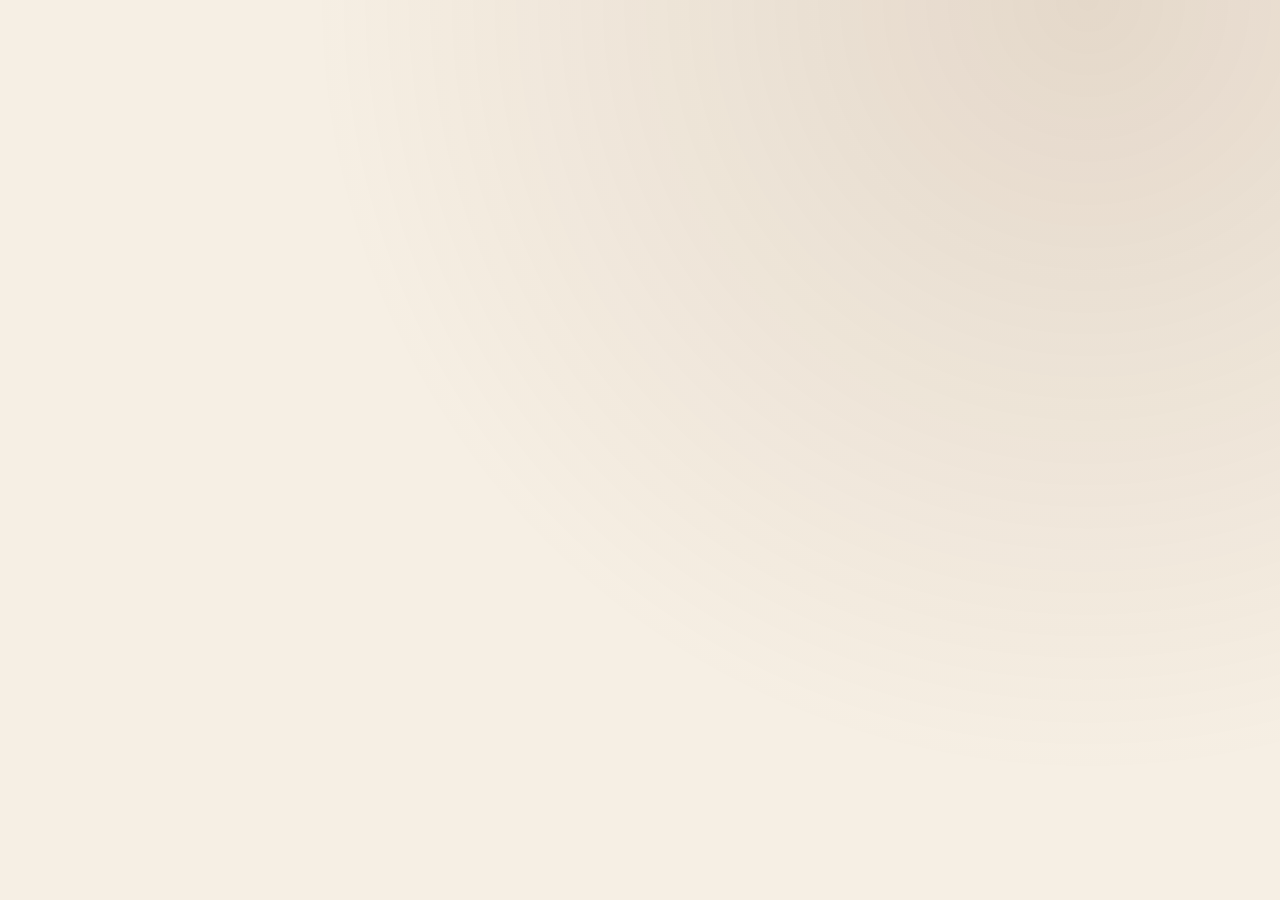
==== commit fe6c8765: "fix(gate): eliminar flash de 1 frame do Hoje e da barra ao abrir ou alternar para o app (v41)" ====
--- a/index.html
+++ b/index.html
@@ -10,18 +10,29 @@
 <meta name="apple-mobile-web-app-status-bar-style" content="black-translucent">
 <meta name="apple-mobile-web-app-title" content="Brewer">
 <link rel="manifest" href="./manifest.json">
-<link rel="icon" type="image/png" sizes="192x192" href="./icons/icon-192.png?v=36">
-<link rel="apple-touch-icon" sizes="180x180" href="./icons/icon-180.png?v=36">
+<link rel="icon" type="image/png" sizes="192x192" href="./icons/icon-192.png?v=41">
+<link rel="apple-touch-icon" sizes="180x180" href="./icons/icon-180.png?v=41">
 
 <link rel="preconnect" href="https://fonts.googleapis.com">
 <link rel="preconnect" href="https://fonts.gstatic.com" crossorigin>
 <link href="https://fonts.googleapis.com/css2?family=Bricolage+Grotesque:opsz,wght@12..96,600;12..96,700&family=Figtree:wght@400;500;600&display=swap" rel="stylesheet">
-<link rel="stylesheet" href="style.css?v=36">
+<link rel="stylesheet" href="style.css?v=41">
+<script>
+  try {
+    var raw = localStorage.getItem('brewer.v1');
+    var s = raw ? JSON.parse(raw) : null;
+    var f = s && s.focus;
+    var hasFocus = f && (f.mode === 'focus' || f.mode === 'break' || f.mode === 'pomo-ready');
+    if (!hasFocus) {
+      document.documentElement.classList.add('gate-lock');
+    }
+  } catch(e) {}
+</script>
 </head>
 <body data-theme="0">
 <div class="env"></div>
 <main id="scroll"><div class="wrap">
-  <section id="tab-hoje" class="tab"></section>
+  <section id="tab-hoje" class="tab" hidden></section>
   <section id="tab-agenda" class="tab" hidden></section>
   <section id="tab-tarefas" class="tab" hidden></section>
   <section id="tab-foco" class="tab" hidden></section>
--- a/style.css
+++ b/style.css
@@ -115,7 +115,8 @@
 .gate-clean .breath{justify-content:center;text-align:left}
 .gate-reveal{animation:cupin .4s ease both}
 body.gate-lock,body.gate-lock #scroll{overflow:hidden!important;height:100dvh!important;touch-action:none!important}
-body.gate-lock .bar{pointer-events:none;opacity:.25;transition:opacity .25s ease}
+html.gate-lock .bar,body.gate-lock .bar{display:none!important}
+body.tab-vontade .bar{display:none!important}
 body.focus-running .bar{display:none!important}
 body.tab-vontade .wrap{min-height:100dvh;display:flex;flex-direction:column;justify-content:center;align-items:center;padding:calc(14px + env(safe-area-inset-top,0px)) 22px calc(84px + env(safe-area-inset-bottom,14px));box-sizing:border-box}
 body.tab-vontade #tab-vontade{width:100%;margin:auto 0}
@@ -292,29 +293,27 @@
   overflow: hidden;
 }
 body.tab-colecao-active .wrap {
-  min-height: calc(100dvh - env(safe-area-inset-top, 0px));
-  height: calc(100dvh - env(safe-area-inset-top, 0px));
+  min-height: 100dvh;
+  height: 100dvh;
   max-width: 520px;
   margin: 0 auto;
-  padding: 14px 18px calc(76px + env(safe-area-inset-bottom, 14px));
+  padding: 0;
   box-sizing: border-box;
   overflow: hidden;
+  position: relative;
+  background: var(--bg);
+}
+body.tab-colecao-active #tab-colecao {
+  position: absolute;
+  inset: 0;
   display: flex;
   flex-direction: column;
-}
-body.tab-colecao-active #tab-colecao {
-  flex: 1;
-  display: flex;
-  flex-direction: column;
-  position: relative;
   overflow: hidden;
-  height: 100%;
-  width: 100%;
+  background: var(--bg);
 }
 .cafe-frame {
-  width: 100%;
-  height: 100%;
-  position: relative;
+  position: absolute;
+  inset: 0;
   display: flex;
   flex-direction: column;
   overflow: hidden;
@@ -322,16 +321,17 @@
   border: none;
   border-radius: 0;
   box-shadow: none;
-  background: transparent;
+  background: var(--bg);
   user-select: none;
   -webkit-user-select: none;
   -webkit-tap-highlight-color: transparent;
 }
 .cafe-frame .top {
-  padding: 2px 0 10px;
+  padding: calc(10px + env(safe-area-inset-top, 0px)) 16px 8px;
   flex: none;
   z-index: 6;
-  background: transparent;
+  background: linear-gradient(180deg, var(--bg) 75%, transparent 100%);
+  pointer-events: auto;
 }
 .cafe-frame .toprow {
   display: flex;
@@ -388,10 +388,7 @@
 }
 .cafe-frame .stage {
   position: absolute;
-  top: 74px;
-  left: 0;
-  right: 0;
-  bottom: 64px;
+  inset: 0;
   display: flex;
   align-items: center;
   justify-content: center;
@@ -409,8 +406,8 @@
 
 .zoom-pill {
   position: absolute;
-  right: 4px;
-  top: 80px;
+  right: 16px;
+  top: calc(76px + env(safe-area-inset-top, 0px));
   z-index: 7;
   display: inline-flex;
   align-items: center;
@@ -443,9 +440,9 @@
 
 .cafe-frame .dock {
   position: absolute;
-  left: 12px;
-  right: 12px;
-  bottom: 12px;
+  left: 14px;
+  right: 14px;
+  bottom: calc(72px + env(safe-area-inset-bottom, 0px));
   z-index: 10;
   display: flex;
   flex-direction: column;
@@ -516,7 +513,7 @@
   background: var(--surface);
   border-top: 1px solid var(--line);
   border-radius: 22px 22px 0 0;
-  padding: 12px 0 16px;
+  padding: 12px 0 calc(72px + env(safe-area-inset-bottom, 0px));
   box-shadow: 0 -10px 28px rgba(42,29,20,.10);
   z-index: 15;
 }
@@ -679,3 +676,239 @@
   color: var(--on-sea);
   border-color: var(--sea);
 }
+
+/* ---------- Pomodoro Café (Opção B2) ---------- */
+.pomo-btn-b2 {
+  width: 100%;
+  min-height: 66px;
+  border-radius: 22px;
+  background: linear-gradient(140deg, var(--surface) 10%, #E8DCC9 100%);
+  border: 1.5px solid var(--line);
+  padding: 12px 16px;
+  display: flex;
+  align-items: center;
+  justify-content: space-between;
+  gap: 12px;
+  box-shadow: 0 4px 16px rgba(42, 29, 20, 0.06);
+  margin-top: 12px;
+  margin-bottom: 12px;
+  cursor: pointer;
+  box-sizing: border-box;
+  transition: transform .12s ease, box-shadow .12s ease;
+}
+.pomo-btn-b2 + .forest-card {
+  margin-top: 0;
+}
+.pomo-btn-b2:active {
+  transform: scale(.985);
+  box-shadow: 0 2px 8px rgba(42, 29, 20, 0.04);
+}
+.pomo-btn-b2:active .pomo-b2-badge {
+  filter: brightness(1.1);
+}
+.pomo-b2-left {
+  display: flex;
+  align-items: center;
+  gap: 13px;
+  min-width: 0;
+  flex: 1;
+}
+.pomo-b2-icon {
+  width: 44px;
+  height: 44px;
+  border-radius: 50%;
+  background: var(--sea);
+  display: grid;
+  place-items: center;
+  color: #FFFBF4;
+  box-shadow: 0 2px 8px rgba(123, 79, 46, 0.25);
+  flex: none;
+}
+.pomo-b2-icon svg {
+  width: 21px;
+  height: 21px;
+}
+.pomo-b2-titles b {
+  display: block;
+  font-family: "Bricolage Grotesque", Figtree, sans-serif;
+  font-size: 16.5px;
+  font-weight: 700;
+  color: var(--ink);
+  line-height: 1.25;
+  letter-spacing: -0.01em;
+}
+.pomo-b2-titles span {
+  display: block;
+  font-size: 13px;
+  color: var(--muted);
+  line-height: 1.25;
+  margin-top: 2px;
+}
+.pomo-b2-badge {
+  background: var(--sea);
+  color: var(--on-sea);
+  font-size: 13.5px;
+  font-weight: 700;
+  min-height: 38px;
+  padding: 0 16px;
+  border-radius: 999px;
+  display: inline-flex;
+  align-items: center;
+  justify-content: center;
+  gap: 3px;
+  flex: none;
+  box-shadow: 0 2px 8px rgba(123, 79, 46, 0.22);
+}
+body[data-theme="5"] .pomo-btn-b2,
+body[data-theme="6"] .pomo-btn-b2,
+body[data-theme="7"] .pomo-btn-b2,
+body[data-theme="8"] .pomo-btn-b2,
+body[data-theme="9"] .pomo-btn-b2 {
+  background: linear-gradient(140deg, var(--surface) 10%, rgba(255, 255, 255, 0.05) 100%);
+  border-color: var(--line);
+}
+body[data-theme="5"] .pomo-b2-icon,
+body[data-theme="6"] .pomo-b2-icon,
+body[data-theme="7"] .pomo-b2-icon,
+body[data-theme="8"] .pomo-b2-icon,
+body[data-theme="9"] .pomo-b2-icon {
+  background: var(--sun);
+  color: var(--sun-ink);
+  box-shadow: 0 2px 6px rgba(0, 0, 0, 0.3);
+}
+body[data-theme="5"] .pomo-b2-badge,
+body[data-theme="6"] .pomo-b2-badge,
+body[data-theme="7"] .pomo-b2-badge,
+body[data-theme="8"] .pomo-b2-badge,
+body[data-theme="9"] .pomo-b2-badge {
+  background: var(--sun);
+  color: var(--sun-ink);
+  box-shadow: 0 2px 6px rgba(0, 0, 0, 0.25);
+}
+.pomo-badge {
+  display: inline-flex;
+  align-items: center;
+  gap: 6px;
+  padding: 5px 14px;
+  border-radius: 999px;
+  background: var(--sea-soft);
+  color: var(--ink);
+  font-size: 13px;
+  font-weight: 700;
+  letter-spacing: .02em;
+  margin-bottom: 8px;
+}
+.pomo-badge svg {
+  width: 15px;
+  height: 15px;
+}
+.pomo-badge.break {
+  background: rgba(201, 138, 36, 0.18);
+  color: var(--sun-ink);
+}
+body[data-theme="7"] .pomo-badge.break,
+body[data-theme="8"] .pomo-badge.break,
+body[data-theme="9"] .pomo-badge.break {
+  color: var(--sun);
+}
+.pomo-presets {
+  display: grid;
+  grid-template-columns: repeat(3, 1fr);
+  gap: 8px;
+  margin: 10px 0 14px;
+}
+.pomo-chip {
+  padding: 10px 4px;
+  text-align: center;
+  border-radius: 14px;
+  border: 1px solid var(--line);
+  background: var(--surface);
+  font-size: 13px;
+  font-weight: 700;
+  cursor: pointer;
+  transition: all .15s ease;
+  line-height: 1.25;
+  color: var(--ink);
+  display: flex;
+  flex-direction: column;
+  align-items: center;
+  gap: 4px;
+}
+.pomo-chip svg {
+  width: 16px;
+  height: 16px;
+  opacity: .85;
+}
+.pomo-chip small {
+  display: block;
+  font-size: 11px;
+  color: var(--muted);
+  font-weight: 500;
+}
+.pomo-chip.active {
+  background: var(--sea-soft);
+  color: var(--ink);
+  border-color: var(--sea);
+  box-shadow: 0 4px 12px rgba(123, 79, 46, 0.15);
+}
+.pomo-chip.active small {
+  color: var(--ink);
+  font-weight: 600;
+}
+.pomo-control-card {
+  padding: 10px 14px;
+  background: var(--surface);
+  border: 1px solid var(--line);
+  border-radius: 14px;
+  margin-bottom: 8px;
+}
+.pomo-row-head {
+  display: flex;
+  justify-content: space-between;
+  align-items: center;
+  font-size: 13px;
+  font-weight: 600;
+  margin-bottom: 6px;
+}
+.pomo-row-head label {
+  display: inline-flex;
+  align-items: center;
+  gap: 6px;
+}
+.pomo-val {
+  font-family: "Bricolage Grotesque", Figtree, sans-serif;
+  font-size: 15px;
+  min-width: 58px;
+  text-align: center;
+}
+.btn-icon {
+  min-height: 28px !important;
+  padding: 0 8px !important;
+  font-size: 12px !important;
+  font-weight: 700 !important;
+}
+.pomo-dots {
+  display: flex;
+  gap: 8px;
+  justify-content: center;
+  align-items: center;
+  margin: 12px 0 18px;
+}
+.pomo-dot {
+  width: 12px;
+  height: 12px;
+  border-radius: 50%;
+  border: 2px solid var(--line);
+  background: var(--surface);
+  transition: all .25s ease;
+}
+.pomo-dot.done {
+  background: var(--sea);
+  border-color: var(--sea);
+}
+.pomo-dot.curr {
+  background: var(--sun);
+  border-color: var(--sun);
+  transform: scale(1.3);
+  box-shadow: 0 0 8px rgba(201, 138, 36, 0.5);
+}
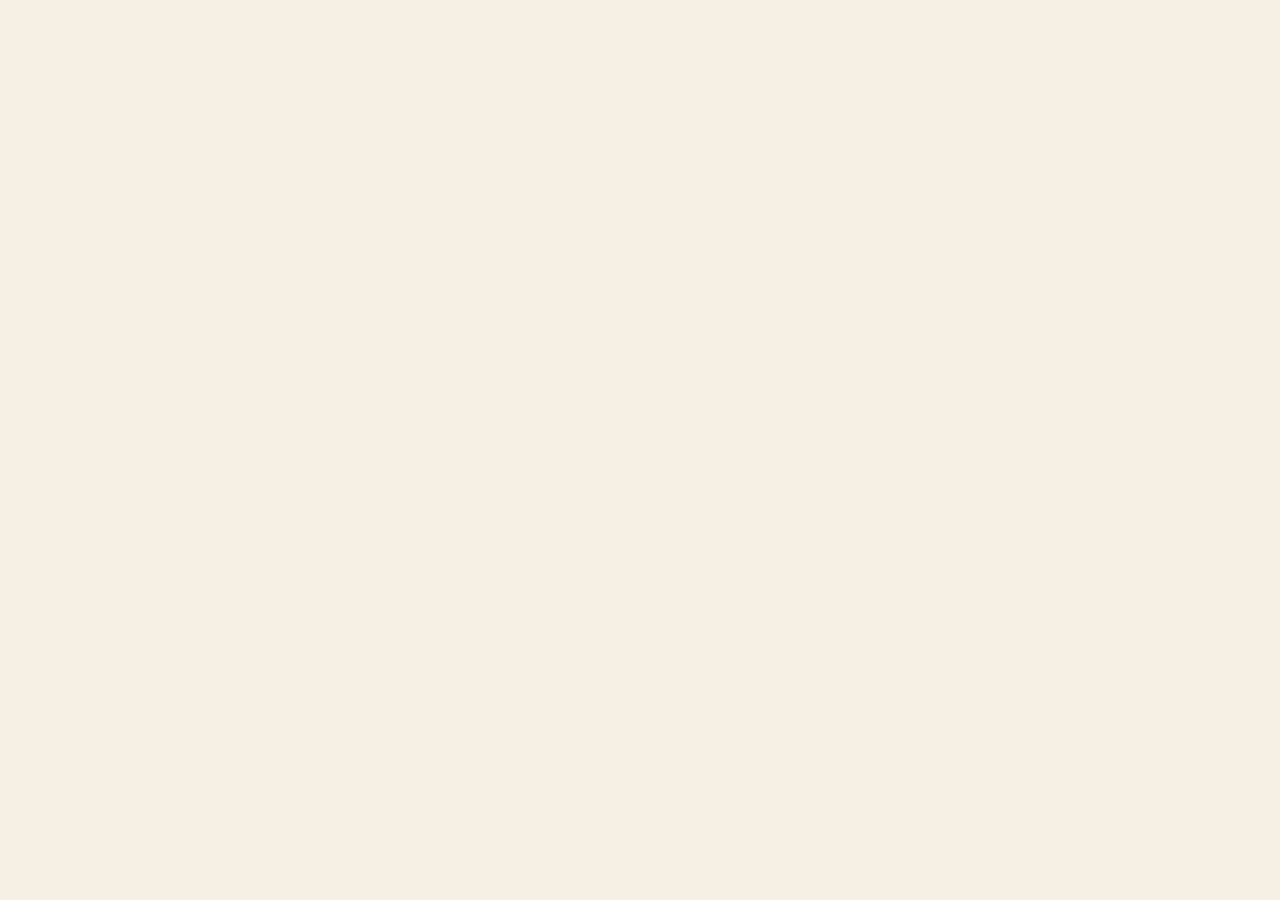
==== commit 840d1f39: "fix: eliminar tela branca matinal, ajustar regra de graos com bonus de microlote e corrigir botoes d" ====
--- a/index.html
+++ b/index.html
@@ -1,22 +1,35 @@
 <!doctype html>
-<html lang="pt-BR">
+<html lang="pt-BR" style="background-color:#F6EFE4">
 <head>
 <meta charset="utf-8">
 <meta name="viewport" content="width=device-width, initial-scale=1, viewport-fit=cover">
 <title>Brewer</title>
 <meta name="theme-color" content="#F6EFE4">
+<style>
+  html, body {
+    background-color: #F6EFE4;
+    color: #2A1D14;
+    margin: 0;
+  }
+  @media (prefers-color-scheme: dark) {
+    html, body {
+      background-color: #140e0a;
+      color: #f6efe4;
+    }
+  }
+</style>
 <meta name="mobile-web-app-capable" content="yes">
 <meta name="apple-mobile-web-app-capable" content="yes">
 <meta name="apple-mobile-web-app-status-bar-style" content="black-translucent">
 <meta name="apple-mobile-web-app-title" content="Brewer">
 <link rel="manifest" href="./manifest.json">
-<link rel="icon" type="image/png" sizes="192x192" href="./icons/icon-192.png?v=41">
-<link rel="apple-touch-icon" sizes="180x180" href="./icons/icon-180.png?v=41">
+<link rel="icon" type="image/png" sizes="192x192" href="./icons/icon-192.png?v=42">
+<link rel="apple-touch-icon" sizes="180x180" href="./icons/icon-180.png?v=42">
 
 <link rel="preconnect" href="https://fonts.googleapis.com">
 <link rel="preconnect" href="https://fonts.gstatic.com" crossorigin>
 <link href="https://fonts.googleapis.com/css2?family=Bricolage+Grotesque:opsz,wght@12..96,600;12..96,700&family=Figtree:wght@400;500;600&display=swap" rel="stylesheet">
-<link rel="stylesheet" href="style.css?v=41">
+<link rel="stylesheet" href="style.css?v=42">
 <script>
   try {
     var raw = localStorage.getItem('brewer.v1');
--- a/style.css
+++ b/style.css
@@ -862,6 +862,17 @@
   border-radius: 14px;
   margin-bottom: 8px;
 }
+.pomo-control-card .seg {
+  padding: 4px;
+  gap: 4px;
+}
+.pomo-control-card .seg button {
+  min-height: 38px;
+  font-size: 13.5px;
+  padding: 0 10px;
+  white-space: nowrap;
+  letter-spacing: -0.01em;
+}
 .pomo-row-head {
   display: flex;
   justify-content: space-between;
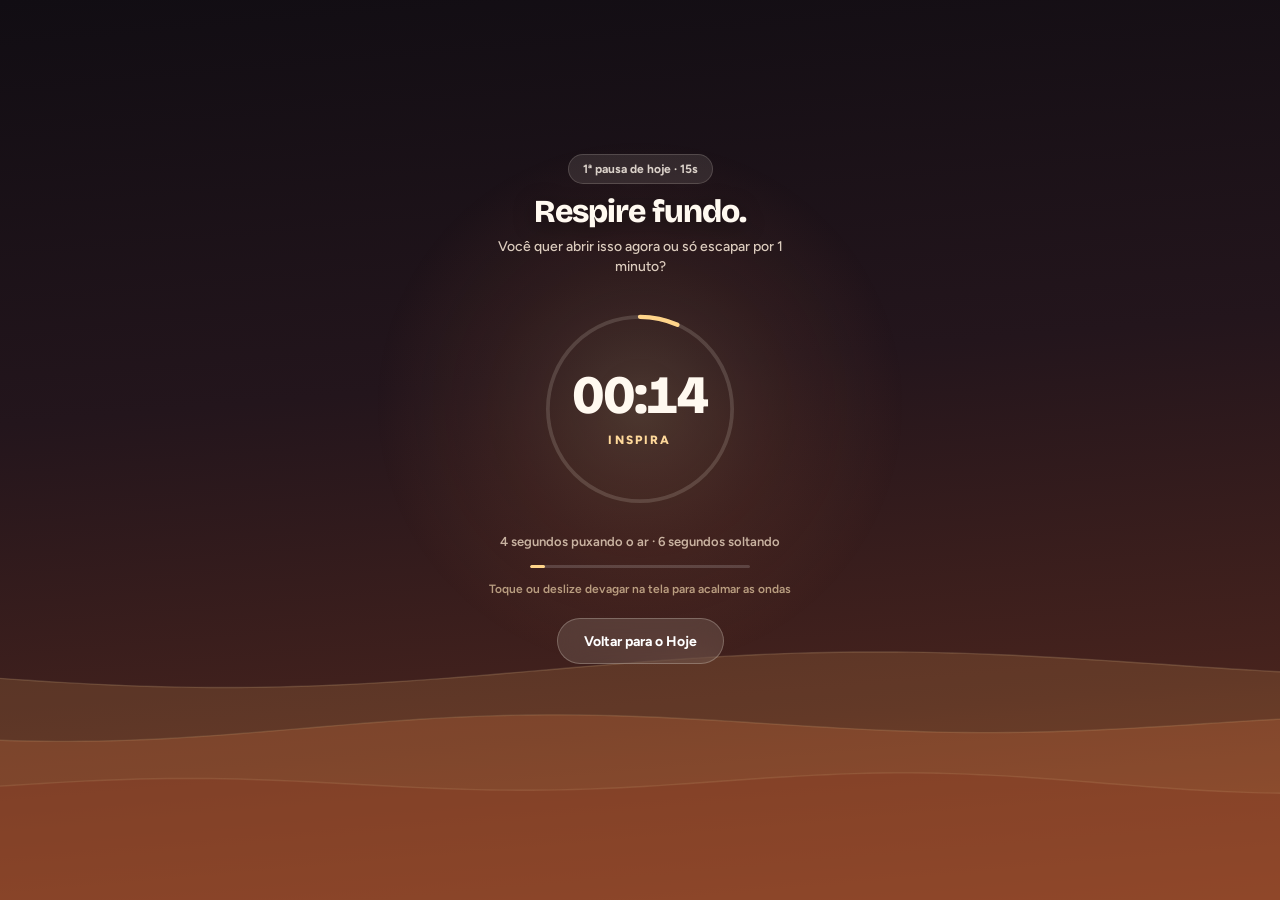
==== commit 8d3ba160: "feat: promover redesign v2 cinetico para main com hold-to-fill, fisica 60fps e cache PWA v43" ====
--- a/index.html
+++ b/index.html
@@ -1,21 +1,15 @@
 <!doctype html>
-<html lang="pt-BR" style="background-color:#F6EFE4">
+<html lang="pt-BR" style="background-color:#1A130E">
 <head>
 <meta charset="utf-8">
 <meta name="viewport" content="width=device-width, initial-scale=1, viewport-fit=cover">
 <title>Brewer</title>
-<meta name="theme-color" content="#F6EFE4">
+<meta name="theme-color" content="#1A130E">
 <style>
   html, body {
-    background-color: #F6EFE4;
-    color: #2A1D14;
+    background-color: #1A130E;
+    color: #F7F2E8;
     margin: 0;
-  }
-  @media (prefers-color-scheme: dark) {
-    html, body {
-      background-color: #140e0a;
-      color: #f6efe4;
-    }
   }
 </style>
 <meta name="mobile-web-app-capable" content="yes">
@@ -23,27 +17,38 @@
 <meta name="apple-mobile-web-app-status-bar-style" content="black-translucent">
 <meta name="apple-mobile-web-app-title" content="Brewer">
 <link rel="manifest" href="./manifest.json">
-<link rel="icon" type="image/png" sizes="192x192" href="./icons/icon-192.png?v=42">
-<link rel="apple-touch-icon" sizes="180x180" href="./icons/icon-180.png?v=42">
+<link rel="icon" type="image/png" sizes="192x192" href="./icons/icon-192.png?v=43">
+<link rel="apple-touch-icon" sizes="180x180" href="./icons/icon-180.png?v=43">
 
 <link rel="preconnect" href="https://fonts.googleapis.com">
 <link rel="preconnect" href="https://fonts.gstatic.com" crossorigin>
-<link href="https://fonts.googleapis.com/css2?family=Bricolage+Grotesque:opsz,wght@12..96,600;12..96,700&family=Figtree:wght@400;500;600&display=swap" rel="stylesheet">
-<link rel="stylesheet" href="style.css?v=42">
+<link href="https://fonts.googleapis.com/css2?family=Bricolage+Grotesque:opsz,wght@12..96,600;12..96,700;12..96,800&family=Figtree:wght@400;500;600;700;800&display=swap" rel="stylesheet">
+<link rel="stylesheet" href="style.css?v=43">
 <script>
   try {
+    var sp0 = new URLSearchParams(window.location.search || '');
     var raw = localStorage.getItem('brewer.v1');
     var s = raw ? JSON.parse(raw) : null;
     var f = s && s.focus;
     var hasFocus = f && (f.mode === 'focus' || f.mode === 'break' || f.mode === 'pomo-ready');
-    if (!hasFocus) {
+    if (!hasFocus && !sp0.get('tab')) {
       document.documentElement.classList.add('gate-lock');
     }
   } catch(e) {}
 </script>
 </head>
-<body data-theme="0">
-<div class="env"></div>
+<body data-theme="0" data-tab="hoje" data-mood="entardecer">
+<!-- Camada Atmosférica Viva em 100vw x 100dvh -->
+<div id="livingBackdrop" class="living-backdrop" aria-hidden="true">
+  <div class="lb-sky"></div>
+  <div class="lb-sunbeams"></div>
+  <div class="lb-orb lb-orb-1"></div>
+  <div class="lb-orb lb-orb-2"></div>
+  <div class="lb-grain"></div>
+  <canvas id="livingCanvas" class="lb-canvas"></canvas>
+</div>
+<div class="env" aria-hidden="true"></div>
+
 <main id="scroll"><div class="wrap">
   <section id="tab-hoje" class="tab" hidden></section>
   <section id="tab-agenda" class="tab" hidden></section>
@@ -58,13 +63,30 @@
 <div class="runpill" id="runpill"></div>
 <div class="toast" id="toast" role="status" aria-live="polite" hidden></div>
 
-<nav class="bar" aria-label="Navegação">
+<nav class="bar floating-dock-v2" aria-label="Navegação Principal">
   <div class="bar-in">
-    <button data-act="tab" data-tab="hoje"><svg viewBox="0 0 24 24" fill="none" stroke="currentColor" stroke-width="2" stroke-linecap="round" aria-hidden="true"><circle cx="12" cy="12" r="4"/><path d="M12 3v2M12 19v2M3 12h2M19 12h2M5.6 5.6l1.4 1.4M17 17l1.4 1.4M5.6 18.4L7 17M17 7l1.4-1.4"/></svg>Hoje</button>
-    <button data-act="tab" data-tab="agenda"><svg viewBox="0 0 24 24" fill="none" stroke="currentColor" stroke-width="2" stroke-linecap="round" aria-hidden="true"><rect x="4" y="5" width="16" height="15" rx="3"/><path d="M4 10h16M9 3v4M15 3v4"/></svg>Agenda</button>
-    <button class="urge" data-act="tab" data-tab="vontade">Bateu a vontade</button>
-    <button data-act="tab" data-tab="tarefas"><svg viewBox="0 0 24 24" fill="none" stroke="currentColor" stroke-width="2" stroke-linecap="round" stroke-linejoin="round" aria-hidden="true"><path d="M4.5 7l2 2 3.5-3.5M4.5 16l2 2 3.5-3.5M13 8h7M13 17h7"/></svg>Tarefas</button>
-    <button data-act="tab" data-tab="revisao"><svg viewBox="0 0 24 24" fill="none" stroke="currentColor" stroke-width="2" stroke-linecap="round" aria-hidden="true"><path d="M6 20v-6M12 20V6M18 20v-10"/></svg>Revisão</button>
+    <button data-act="tab" data-tab="hoje">
+      <svg viewBox="0 0 24 24" fill="none" stroke="currentColor" stroke-width="1.9" stroke-linecap="round" stroke-linejoin="round" aria-hidden="true"><circle cx="12" cy="12" r="4.2"/><path d="M12 2.5v2.2M12 19.3v2.2M2.5 12h2.2M19.3 12h2.2M5.3 5.3l1.5 1.5M17.2 17.2l1.5 1.5M5.3 18.7l1.5-1.5M17.2 6.8l1.5-1.5"/></svg>
+      <span>Hoje</span>
+    </button>
+    <button data-act="tab" data-tab="agenda">
+      <svg viewBox="0 0 24 24" fill="none" stroke="currentColor" stroke-width="1.9" stroke-linecap="round" stroke-linejoin="round" aria-hidden="true"><rect x="3.5" y="4.5" width="17" height="16" rx="3.5"/><path d="M9 4.5v16M3.5 9.5h17"/></svg>
+      <span>Agenda</span>
+    </button>
+    <button class="urge dock-urge-v2" data-act="tab" data-tab="vontade" aria-label="Bateu a vontade — Pausa consciente">
+      <span class="duv-orb">
+        <svg viewBox="0 0 24 24" fill="none" stroke="currentColor" stroke-width="2" stroke-linecap="round" stroke-linejoin="round" aria-hidden="true"><path d="M2 12c2.5-4 5.5-4 8 0s5.5 4 8 0 3.5-2 4-1"/><path d="M2 17c2.5-3.5 5.5-3.5 8 0s5.5 3.5 8 0"/></svg>
+      </span>
+      <span>Pausa</span>
+    </button>
+    <button data-act="tab" data-tab="tarefas">
+      <svg viewBox="0 0 24 24" fill="none" stroke="currentColor" stroke-width="1.9" stroke-linecap="round" stroke-linejoin="round" aria-hidden="true"><rect x="3.5" y="4.5" width="6" height="6" rx="1.8"/><path d="M13 7.5h7.5"/><rect x="3.5" y="13.5" width="6" height="6" rx="1.8"/><path d="M13 16.5h7.5"/></svg>
+      <span>Tarefas</span>
+    </button>
+    <button data-act="tab" data-tab="revisao">
+      <svg viewBox="0 0 24 24" fill="none" stroke="currentColor" stroke-width="1.9" stroke-linecap="round" stroke-linejoin="round" aria-hidden="true"><rect x="3.5" y="3.5" width="7.5" height="7.5" rx="2.2"/><rect x="13" y="3.5" width="7.5" height="7.5" rx="2.2"/><rect x="3.5" y="13" width="7.5" height="7.5" rx="2.2"/><rect x="13" y="13" width="7.5" height="7.5" rx="2.2"/></svg>
+      <span>Resumo</span>
+    </button>
   </div>
 </nav>
 
@@ -76,39 +98,38 @@
 </div>
 
 <script src="assets/cafe/v2/catalog.js"></script>
-<script type="module" src="js/app.js"></script>
+<script type="module" src="js/boot.js?v=43"></script>
 <script>
-// Alerta amigável caso o index.html seja aberto direto com duplo clique (protocolo file:///)
 if (window.location.protocol === 'file:') {
   window.addEventListener('DOMContentLoaded', function() {
     var main = document.querySelector('.wrap');
     if (main) {
       main.innerHTML = '<div style="background:var(--surface);border:1.5px solid var(--line);border-radius:24px;padding:26px 20px;text-align:center;margin-top:30px;box-shadow:0 8px 24px rgba(42,29,20,.08)">' +
-        '<div style="font-size:32px;margin-bottom:8px">☕</div>' +
         '<h2 style="font-family:\'Bricolage Grotesque\',Figtree,sans-serif;font-size:22px;margin-bottom:10px;color:var(--ink)">Quase lá!</h2>' +
-        '<p style="color:var(--muted);font-size:14px;line-height:1.5;margin-bottom:16px">O Google Chrome bloqueia módulos JavaScript (ES Modules) por segurança quando abertos diretamente pelo caminho <code>file:///</code>.</p>' +
+        '<p style="color:var(--muted);font-size:14px;line-height:1.5;margin-bottom:16px">O navegador bloqueia módulos JavaScript (ES Modules) por segurança quando abertos diretamente pelo caminho <code>file:///</code>.</p>' +
         '<p style="font-size:14.5px;line-height:1.5;margin-bottom:20px;color:var(--ink)">Para rodar o app no computador, basta dar duplo clique no arquivo <b><code>iniciar-servidor.bat</code></b> na pasta do Brewer!</p>' +
-        '<div style="font-size:12.5px;color:var(--muted);background:var(--bg);border-radius:12px;padding:12px;border:1px solid var(--line);text-align:left;line-height:1.5">' +
-          '<b>Outras opções fáceis:</b><br>' +
-          '• No VS Code: clique com o botão direito em <code>index.html</code> e escolha <b>Open with Live Server</b>.<br>' +
-          '• No terminal (PowerShell): rode <code>npx serve .</code>' +
-        '</div>' +
       '</div>';
     }
   });
 }
 </script>
 <script>
-// Brewer PWA: instala o Service Worker quando o app estiver servido por HTTPS.
+// Brewer PWA: instala o Service Worker em produção HTTPS; em localhost mantém sem cache para testes rápidos.
 if ('serviceWorker' in navigator) {
-  navigator.serviceWorker.addEventListener('controllerchange', function(){
-    window.location.reload();
-  });
-  window.addEventListener('load', function(){
-    navigator.serviceWorker.register('./sw.js').then(function(reg){
-      reg.update();
-    }).catch(function(err){ console.warn('Brewer SW:', err); });
-  });
+  if (location.hostname === 'localhost' || location.hostname === '127.0.0.1') {
+    navigator.serviceWorker.getRegistrations().then(function(regs) {
+      for (var reg of regs) reg.unregister();
+    });
+  } else {
+    navigator.serviceWorker.addEventListener('controllerchange', function(){
+      window.location.reload();
+    });
+    window.addEventListener('load', function(){
+      navigator.serviceWorker.register('./sw.js').then(function(reg){
+        reg.update();
+      }).catch(function(err){ console.warn('Brewer SW:', err); });
+    });
+  }
 }
 </script>
 </body>
--- a/style.css
+++ b/style.css
@@ -1,10 +1,8 @@
 :root{
-  --bg:#F6EFE4; --surface:#FFFBF4; --ink:#2A1D14; --muted:#6B5848; --line:#E0D3C0;
-  --sea:#7B4F2E; --on-sea:#FFFBF4; --sea-soft:#EADBC6; --sun:#C98A24; --sun-ink:#2B1A00; --bar:rgba(255,251,244,.94); --danger:#B4412F;
+  --bg:#F4F3EF; --surface:#FFFFFF; --ink:#141312; --muted:#706C67; --line:#E5E2DA;
+  --sea:#161311; --on-sea:#FAF8F5; --sea-soft:#EAE7DF; --sun:#D98A2B; --sun-ink:#161311; --bar:rgba(255,255,255,.92); --danger:#D94E3B;
   color-scheme:light;
   box-sizing:border-box;
-
-
 }
 html{scroll-padding-top:env(safe-area-inset-top,0px);-webkit-text-size-adjust:100%;overscroll-behavior-y:none}
 *,*::before,*::after{box-sizing:inherit}
@@ -54,8 +52,10 @@
 .chip[aria-pressed="true"]{background:var(--sea-soft);border-color:var(--sea);color:var(--ink)}
 .chip.dayc{min-width:46px;padding:0;text-align:center}
 .seg{display:flex;gap:6px;padding:5px;border-radius:999px;background:var(--surface);border:1px solid var(--line);margin-top:20px}
-.seg button{flex:1;min-height:42px;border-radius:999px;font-weight:600;color:var(--muted);text-align:center}
-.seg button[aria-pressed="true"]{background:var(--sea-soft);color:var(--ink)}
+.seg button{flex:1;min-height:42px;border-radius:999px;font-family:inherit;font-size:14px;font-weight:600;color:var(--muted);text-align:center;transition:background .15s ease,color .15s ease,box-shadow .15s ease,transform .14s cubic-bezier(.34,1.56,.64,1)}
+.seg button[aria-pressed="true"]{background:var(--sea);color:var(--on-sea);font-weight:700;box-shadow:0 2px 8px rgba(123,79,46,.22)}
+.seg.sub{margin-top:10px}
+.seg.sub button{min-height:38px;font-size:13.5px}
 
 /* tarefas */
 .task{display:flex;align-items:center;gap:12px;padding:13px 0;border-bottom:1px solid var(--line)}
@@ -179,8 +179,9 @@
 .t-node.locked h3{color:var(--muted)}
 .test-panel{background:rgba(0,0,0,.18);padding:16px;border-radius:14px;margin-top:20px;border:1px dashed var(--muted)}
 .test-panel hr{border:0;border-top:1px solid var(--line);margin:16px 0}
-/* fases: da torra clara à escura */
-body[data-theme="0"]{--bg:#F6EFE4;--surface:#FFFBF4;--ink:#2A1D14;--muted:#6B5848;--line:#E0D3C0;--sea:#7B4F2E;--on-sea:#FFFBF4;--sea-soft:#EADBC6;--sun:#C98A24;--sun-ink:#2B1A00;--bar:rgba(255,251,244,.94);--danger:#B4412F;--env:radial-gradient(circle at 85% 0,rgba(123,79,46,.14),transparent 55%);color-scheme:light}
+/* fases: da torra clara à escura + modo Editorial Stone (0) e modo Opal Obsidian Dark (.v2-dark) */
+body[data-theme="0"]{--bg:#F4F3EF;--surface:#FFFFFF;--ink:#141312;--muted:#706C67;--line:#E5E2DA;--sea:#161311;--on-sea:#FAF8F5;--sea-soft:#EAE7DF;--sun:#D98A2B;--sun-ink:#161311;--bar:rgba(255,255,255,.92);--danger:#D94E3B;--env:radial-gradient(circle at 85% 0,rgba(217,138,43,.08),transparent 55%);color-scheme:light}
+body.v2-dark{--bg:#0B0B0E!important;--surface:#15151A!important;--ink:#F5F4F0!important;--muted:#908C86!important;--line:#26262E!important;--sea:#E5A93C!important;--on-sea:#12100E!important;--sea-soft:#24201B!important;--sun:#E5A93C!important;--sun-ink:#12100E!important;--bar:rgba(21,21,26,.92)!important;--danger:#F06A58!important;--env:radial-gradient(circle at 80% 0,rgba(229,169,60,.14),transparent 55%)!important;color-scheme:dark!important}
 body[data-theme="1"]{--bg:#F1E7D8;--surface:#FBF5EA;--ink:#2A1D14;--muted:#6A5646;--line:#DDCFB9;--sea:#7A4B2A;--on-sea:#FBF5EA;--sea-soft:#E7D5BC;--sun:#C4821E;--sun-ink:#2B1A00;--bar:rgba(251,245,234,.94);--danger:#B4412F;--env:radial-gradient(circle at 85% 0,rgba(122,75,42,.14),transparent 55%);color-scheme:light}
 body[data-theme="2"]{--bg:#ECDFCB;--surface:#F8F0E2;--ink:#291C13;--muted:#67533F;--line:#D8C7AB;--sea:#774626;--on-sea:#F8F0E2;--sea-soft:#E2CEB0;--sun:#BF7C1A;--sun-ink:#2B1A00;--bar:rgba(248,240,226,.94);--danger:#B4412F;--env:radial-gradient(circle at 85% 0,rgba(119,70,38,.14),transparent 55%);color-scheme:light}
 body[data-theme="3"]{--bg:#E7D6BC;--surface:#F4EADA;--ink:#28190F;--muted:#644F3A;--line:#D2BE9E;--sea:#74421F;--on-sea:#F4EADA;--sea-soft:#DEC7A3;--sun:#B97616;--sun-ink:#2B1A00;--bar:rgba(244,234,218,.94);--danger:#B4412F;--env:radial-gradient(circle at 85% 0,rgba(116,66,31,.14),transparent 55%);color-scheme:light}
@@ -923,3 +924,8929 @@
   transform: scale(1.3);
   box-shadow: 0 0 8px rgba(201, 138, 36, 0.5);
 }
+
+/* ========================================================================
+   BREWER V2 — DESIGN SYSTEM & MOBBIN PATTERNS (Etapas 1 a 5)
+   ======================================================================== */
+
+/* Transição fluida entre abas e física elástica de toque */
+.tab:not([hidden]):not(#tab-colecao) {
+  animation: v2TabIn .22s cubic-bezier(.16, 1, .3, 1) both;
+}
+@keyframes v2TabIn {
+  0% { opacity: 0; transform: translateY(5px); }
+  100% { opacity: 1; transform: translateY(0); }
+}
+.ic-v2 {
+  vertical-align: -2px;
+  display: inline-block;
+  flex: none;
+}
+
+/* ETAPA 1 & 2: Editorial Open Canvas (Tiimo) + Dark Obsidian Focus Pod (Opal / timespent) + Expandable Pill Dock */
+.v2-top-canvas {
+  padding-top: 4px;
+  margin-bottom: 16px;
+}
+.v2-top-bar {
+  display: flex;
+  align-items: flex-start;
+  justify-content: space-between;
+  gap: 10px;
+}
+.v2-date-eyebrow {
+  display: block;
+  font-size: 11px;
+  font-weight: 700;
+  letter-spacing: .1em;
+  color: var(--muted);
+  text-transform: uppercase;
+  margin-bottom: 2px;
+}
+.v2-hero-greeting {
+  font-family: "Bricolage Grotesque", Figtree, sans-serif;
+  font-size: 32px;
+  font-weight: 800;
+  letter-spacing: -.03em;
+  line-height: 1.05;
+  color: var(--ink);
+  margin: 0;
+}
+.v2-top-right {
+  display: flex;
+  align-items: center;
+  gap: 8px;
+}
+.v2-icon-pill {
+  width: 38px;
+  height: 38px;
+  border-radius: 50%;
+  background: var(--surface);
+  border: 1.5px solid var(--line);
+  display: grid;
+  place-items: center;
+  color: var(--ink);
+}
+.v2-obsidian-pill {
+  display: inline-flex;
+  align-items: center;
+  height: 38px;
+  padding: 0 5px;
+  border-radius: 999px;
+  background: #16120F;
+  color: #FAF6F0;
+  box-shadow: 0 6px 18px rgba(22, 18, 15, .18);
+}
+.vop-item {
+  display: inline-flex;
+  align-items: center;
+  gap: 5px;
+  padding: 0 10px;
+  height: 30px;
+  border-radius: 999px;
+  font-size: 12.5px;
+  font-weight: 600;
+  color: #FAF6F0;
+}
+.vop-item svg {
+  color: #E3AC4E;
+}
+.vop-item b {
+  font-variant-numeric: tabular-nums;
+}
+.vop-sep {
+  width: 1px;
+  height: 14px;
+  background: rgba(255, 255, 255, .16);
+}
+
+/* Tira semanal aberta (sem caixa) estilo Tiimo_iOS_18.png */
+.tiimo-week-open {
+  display: grid;
+  grid-template-columns: repeat(7, 1fr);
+  gap: 4px;
+  margin-top: 16px;
+  padding: 4px 0 10px;
+  border-bottom: 1px solid var(--line);
+}
+.two-day {
+  display: flex;
+  flex-direction: column;
+  align-items: center;
+  gap: 6px;
+}
+.two-wd {
+  font-size: 11px;
+  font-weight: 700;
+  color: var(--muted);
+  letter-spacing: .04em;
+}
+.two-num {
+  width: 34px;
+  height: 34px;
+  border-radius: 50%;
+  display: grid;
+  place-items: center;
+  font-size: 13.5px;
+  font-weight: 700;
+  font-variant-numeric: tabular-nums;
+  color: var(--ink);
+  transition: all .15s ease;
+}
+.two-dot {
+  width: 4px;
+  height: 4px;
+  border-radius: 50%;
+  background: transparent;
+}
+.two-day.is-done .two-dot {
+  background: var(--sea);
+}
+.two-day.is-today .two-wd {
+  color: var(--ink);
+}
+.two-day.is-today .two-num {
+  background: #16120F;
+  color: #FAF6F0;
+  box-shadow: 0 4px 12px rgba(22, 18, 15, .25);
+}
+.two-day.is-today .two-dot {
+  background: #E3AC4E;
+}
+
+/* Dark Obsidian Focus Pod (Opal + timespent + Endel) */
+.v2-obsidian-pod {
+  position: relative;
+  overflow: hidden;
+  background: #15110E;
+  color: #FAF6F0;
+  border-radius: 28px;
+  padding: 18px 18px 20px;
+  margin-top: 14px;
+  border: 1px solid rgba(255, 255, 255, .08);
+  box-shadow: 0 18px 40px rgba(20, 14, 10, .24);
+}
+.vop-glow {
+  position: absolute;
+  top: -70px;
+  right: -50px;
+  width: 240px;
+  height: 240px;
+  background: radial-gradient(circle, rgba(227, 172, 78, .22) 0%, rgba(123, 79, 46, .08) 50%, transparent 72%);
+  pointer-events: none;
+}
+.vop-header {
+  position: relative;
+  z-index: 1;
+  display: flex;
+  align-items: center;
+  justify-content: space-between;
+  gap: 8px;
+  flex-wrap: wrap;
+}
+.vop-mode-tabs {
+  display: inline-flex;
+  background: rgba(255, 255, 255, .07);
+  padding: 3px;
+  border-radius: 999px;
+  border: 1px solid rgba(255, 255, 255, .08);
+}
+.vmt-btn {
+  display: inline-flex;
+  align-items: center;
+  gap: 5px;
+  height: 30px;
+  padding: 0 12px;
+  border-radius: 999px;
+  font-size: 12px;
+  font-weight: 600;
+  color: #B8A798;
+}
+.vmt-btn.active {
+  background: #FAF6F0;
+  color: #15110E;
+  font-weight: 700;
+}
+.vop-kind-pill {
+  display: inline-flex;
+  align-items: center;
+  gap: 4px;
+  height: 30px;
+  padding: 0 11px;
+  border-radius: 999px;
+  background: rgba(227, 172, 78, .15);
+  border: 1px solid rgba(227, 172, 78, .35);
+  color: #F2C46B;
+  font-size: 11.5px;
+  font-weight: 700;
+}
+.vop-dial-row {
+  position: relative;
+  z-index: 1;
+  display: flex;
+  align-items: center;
+  justify-content: space-between;
+  margin: 18px 0 14px;
+  padding: 0 4px;
+}
+.vop-step {
+  width: 44px;
+  height: 44px;
+  border-radius: 50%;
+  background: rgba(255, 255, 255, .08);
+  border: 1px solid rgba(255, 255, 255, .14);
+  color: #FAF6F0;
+  font-size: 15px;
+  font-weight: 700;
+  display: grid;
+  place-items: center;
+  transition: transform .12s ease, background .15s ease;
+}
+.vop-step:active {
+  transform: scale(.9);
+  background: rgba(255, 255, 255, .18);
+}
+.vop-time-center {
+  text-align: center;
+}
+.vop-big-num {
+  font-family: "Bricolage Grotesque", Figtree, sans-serif;
+  font-size: 56px;
+  font-weight: 800;
+  letter-spacing: -.04em;
+  line-height: 1;
+  font-variant-numeric: tabular-nums;
+  color: #FFFFFF;
+}
+.vop-unit-lbl {
+  display: block;
+  font-size: 10px;
+  font-weight: 700;
+  letter-spacing: .12em;
+  color: #A89686;
+  margin-top: 4px;
+}
+.vop-presets-row {
+  position: relative;
+  z-index: 1;
+  display: flex;
+  justify-content: center;
+  gap: 6px;
+  margin-bottom: 14px;
+}
+.v2-pod-dur {
+  min-width: 54px;
+  height: 32px;
+  padding: 0 12px;
+  border-radius: 999px;
+  background: rgba(255, 255, 255, .06);
+  border: 1px solid rgba(255, 255, 255, .1);
+  color: #C7B6A6;
+  font-size: 12.5px;
+  font-weight: 600;
+  font-variant-numeric: tabular-nums;
+  text-align: center;
+  transition: all .14s ease;
+}
+.v2-pod-dur[aria-pressed="true"] {
+  background: #E3AC4E;
+  border-color: #E3AC4E;
+  color: #15110E;
+  font-weight: 800;
+}
+.vop-task-selector {
+  position: relative;
+  z-index: 1;
+  width: 100%;
+  display: flex;
+  align-items: center;
+  justify-content: space-between;
+  gap: 10px;
+  background: rgba(255, 255, 255, .06);
+  border: 1px solid rgba(255, 255, 255, .1);
+  border-radius: 18px;
+  padding: 11px 14px;
+  text-align: left;
+  transition: background .15s ease;
+}
+.vop-task-selector:active {
+  background: rgba(255, 255, 255, .12);
+}
+.vts-left {
+  display: flex;
+  align-items: center;
+  gap: 10px;
+  min-width: 0;
+}
+.vts-icon {
+  width: 32px;
+  height: 32px;
+  border-radius: 10px;
+  background: rgba(227, 172, 78, .16);
+  color: #E3AC4E;
+  display: grid;
+  place-items: center;
+  flex: none;
+}
+.vts-texts {
+  min-width: 0;
+}
+.vts-eyebrow {
+  display: block;
+  font-size: 9.5px;
+  font-weight: 700;
+  letter-spacing: .08em;
+  color: #A89686;
+}
+.vts-name {
+  display: block;
+  font-size: 14px;
+  font-weight: 600;
+  color: #FAF6F0;
+  white-space: nowrap;
+  overflow: hidden;
+  text-overflow: ellipsis;
+}
+.vts-change {
+  font-size: 12px;
+  font-weight: 600;
+  color: #E3AC4E;
+  flex: none;
+}
+.vop-cats-scroll {
+  position: relative;
+  z-index: 1;
+  display: flex;
+  gap: 6px;
+  overflow-x: auto;
+  scrollbar-width: none;
+  margin-top: 10px;
+  padding-bottom: 2px;
+}
+.vop-cats-scroll::-webkit-scrollbar { display: none; }
+.v2-pod-cat {
+  height: 28px;
+  padding: 0 11px;
+  border-radius: 999px;
+  background: rgba(255, 255, 255, .05);
+  border: 1px solid rgba(255, 255, 255, .09);
+  color: #B8A798;
+  font-size: 11.5px;
+  font-weight: 600;
+  white-space: nowrap;
+  flex: none;
+}
+.v2-pod-cat[aria-pressed="true"] {
+  background: rgba(255, 255, 255, .18);
+  border-color: rgba(255, 255, 255, .32);
+  color: #FFFFFF;
+}
+.vop-start-cta {
+  position: relative;
+  z-index: 1;
+  width: 100%;
+  min-height: 52px;
+  margin-top: 14px;
+  border-radius: 999px;
+  background: linear-gradient(135deg, #FAF6F0 0%, #EADBC6 100%);
+  color: #15110E;
+  font-size: 15.5px;
+  font-weight: 800;
+  display: flex;
+  align-items: center;
+  justify-content: center;
+  gap: 8px;
+  box-shadow: 0 8px 22px rgba(0, 0, 0, .28);
+  transition: transform .14s cubic-bezier(.34, 1.56, .64, 1);
+}
+.vop-start-cta:active {
+  transform: scale(.97);
+}
+.v2-free-focus-opt {
+  width: 100%;
+  padding: 13px 15px;
+  border-radius: 16px;
+  border: 1.5px solid var(--line);
+  background: var(--surface);
+  display: flex;
+  flex-direction: column;
+  gap: 2px;
+  text-align: left;
+}
+.v2-free-focus-opt.active {
+  border-color: var(--sea);
+  background: var(--sea-soft);
+}
+.v2-free-focus-opt span {
+  font-size: 12.5px;
+  color: var(--muted);
+}
+
+/* Seção Viva "Suas 3 de Hoje" na Home */
+.v2-home-sec {
+  margin-top: 22px;
+}
+.v2-sec-head {
+  display: flex;
+  align-items: flex-end;
+  justify-content: space-between;
+  margin-bottom: 10px;
+}
+.v2-sec-eyebrow {
+  display: block;
+  font-size: 10.5px;
+  font-weight: 700;
+  letter-spacing: .08em;
+  color: var(--sea);
+  text-transform: uppercase;
+}
+.v2-sec-head h2 {
+  font-size: 20px;
+  margin: 0;
+}
+.v2-sec-link {
+  font-size: 13px;
+  font-weight: 600;
+  color: var(--sea);
+}
+.v2-prio-stack {
+  display: grid;
+  gap: 8px;
+}
+.v2-prio-card {
+  display: flex;
+  align-items: center;
+  gap: 11px;
+  background: var(--surface);
+  border: 1.5px solid var(--line);
+  border-radius: 18px;
+  padding: 12px 14px;
+  box-shadow: 0 4px 12px rgba(42, 29, 20, .04);
+}
+.v2-prio-card.is-done {
+  opacity: .65;
+}
+.vpc-body {
+  flex: 1;
+  min-width: 0;
+  text-align: left;
+}
+.vpc-title {
+  display: block;
+  font-size: 15px;
+  font-weight: 600;
+  color: var(--ink);
+}
+.v2-prio-card.is-done .vpc-title {
+  text-decoration: line-through;
+}
+.vpc-meta {
+  display: block;
+  font-size: 12px;
+  color: var(--muted);
+  margin-top: 1px;
+}
+.vpc-play {
+  display: inline-flex;
+  align-items: center;
+  gap: 5px;
+  height: 32px;
+  padding: 0 12px;
+  border-radius: 999px;
+  background: #16120F;
+  color: #FAF6F0;
+  font-size: 12px;
+  font-weight: 700;
+  flex: none;
+}
+.vpc-unplan {
+  width: 28px;
+  height: 28px;
+  border-radius: 50%;
+  color: var(--muted);
+  font-size: 18px;
+  display: grid;
+  place-items: center;
+  flex: none;
+}
+.v2-prio-empty {
+  width: 100%;
+  display: flex;
+  align-items: center;
+  gap: 12px;
+  padding: 13px 15px;
+  border-radius: 18px;
+  border: 1.5px dashed var(--line);
+  background: rgba(255, 251, 244, .5);
+  text-align: left;
+  transition: border-color .15s ease;
+}
+.vpe-plus {
+  width: 34px;
+  height: 34px;
+  border-radius: 50%;
+  background: var(--surface);
+  border: 1.5px solid var(--line);
+  display: grid;
+  place-items: center;
+  font-size: 18px;
+  font-weight: 700;
+  color: var(--sea);
+  flex: none;
+}
+.vpe-txt b {
+  display: block;
+  font-size: 14px;
+  font-weight: 600;
+  color: var(--ink);
+}
+.vpe-txt span {
+  display: block;
+  font-size: 12px;
+  color: var(--muted);
+}
+
+/* Bento Grid 2 Colunas no Hoje */
+.v2-bento-2col {
+  display: grid;
+  grid-template-columns: 1fr 1fr;
+  gap: 10px;
+  margin-top: 16px;
+}
+.v2-bento-tile {
+  background: var(--surface);
+  border: 1.5px solid var(--line);
+  border-radius: 22px;
+  padding: 15px 15px;
+  display: flex;
+  flex-direction: column;
+  justify-content: space-between;
+  align-items: flex-start;
+  text-align: left;
+  min-height: 118px;
+  box-shadow: 0 4px 14px rgba(42, 29, 20, .04);
+  transition: transform .14s ease;
+}
+.v2-bento-tile:active {
+  transform: scale(.97);
+}
+.vbt-tag {
+  display: inline-flex;
+  align-items: center;
+  gap: 5px;
+  font-size: 10px;
+  font-weight: 700;
+  letter-spacing: .06em;
+  color: var(--sea);
+  text-transform: uppercase;
+}
+.vbt-title {
+  display: block;
+  font-family: "Bricolage Grotesque", Figtree, sans-serif;
+  font-size: 16.5px;
+  font-weight: 700;
+  line-height: 1.2;
+  color: var(--ink);
+  margin: 8px 0 6px;
+}
+.vbt-big {
+  display: block;
+  font-family: "Bricolage Grotesque", Figtree, sans-serif;
+  font-size: 26px;
+  font-weight: 800;
+  color: var(--ink);
+  margin: 6px 0 4px;
+  font-variant-numeric: tabular-nums;
+}
+.vbt-big small {
+  font-size: 13px;
+  font-weight: 600;
+  color: var(--muted);
+}
+.vbt-sub {
+  font-size: 11.5px;
+  color: var(--muted);
+  line-height: 1.3;
+}
+.v2-night-banner {
+  display: flex;
+  align-items: center;
+  justify-content: space-between;
+  gap: 10px;
+  margin-top: 10px;
+  padding: 10px 14px;
+  border-radius: 16px;
+  background: #16120F;
+  color: #FAF6F0;
+  font-size: 13px;
+}
+.v2-night-btn {
+  padding: 5px 11px;
+  border-radius: 999px;
+  background: #E3AC4E;
+  color: #16120F;
+  font-size: 12px;
+  font-weight: 700;
+}
+
+/* Expandable Floating Capsule Dock (timespent_iOS_3.png style) */
+.bar.floating-dock-v2 {
+  left: 12px;
+  right: 12px;
+  bottom: calc(10px + env(safe-area-inset-bottom, 0px));
+  max-width: 480px;
+  margin: 0 auto;
+  border-radius: 999px;
+  background: var(--surface);
+  border: 1.5px solid var(--ink);
+  padding: 5px 7px;
+  box-shadow: 0 12px 32px rgba(20, 14, 10, .18);
+}
+.bar.floating-dock-v2 .bar-in {
+  display: flex;
+  align-items: center;
+  justify-content: space-between;
+  gap: 4px;
+}
+.bar.floating-dock-v2 button {
+  min-height: 44px;
+  padding: 0 12px;
+  border-radius: 999px;
+  font-size: 12.5px;
+  font-weight: 700;
+  color: var(--muted);
+  display: inline-flex;
+  flex-direction: row;
+  align-items: center;
+  justify-content: center;
+  gap: 6px;
+  transition: all .18s cubic-bezier(.16, 1, .3, 1);
+}
+.bar.floating-dock-v2 button svg {
+  width: 19px;
+  height: 19px;
+  flex: none;
+}
+.bar.floating-dock-v2 button:not(.urge):not([aria-current="page"]) span {
+  display: none;
+}
+.bar.floating-dock-v2 button[aria-current="page"]:not(.urge) {
+  background: #16120F;
+  color: #FAF6F0;
+  padding: 0 16px;
+}
+.bar.floating-dock-v2 .urge {
+  min-height: 42px;
+  font-size: 12px;
+  padding: 0 14px;
+  background: var(--sun);
+  color: var(--sun-ink);
+  box-shadow: 0 4px 12px rgba(201, 138, 36, .28);
+}
+
+/* Timepage Split Vertical Dark Date Rail (Timepage_iOS_28.png) */
+.timepage-split-v2 {
+  display: grid;
+  grid-template-columns: 62px 1fr;
+  gap: 14px;
+  margin-top: 16px;
+  align-items: start;
+}
+.tp-dark-rail {
+  background: #16120F;
+  color: #FAF6F0;
+  border-radius: 22px;
+  padding: 8px 6px;
+  display: flex;
+  flex-direction: column;
+  align-items: center;
+  gap: 4px;
+  box-shadow: 0 10px 26px rgba(20, 14, 10, .18);
+}
+.tp-rail-step {
+  width: 100%;
+  height: 26px;
+  color: #A89686;
+  font-size: 18px;
+  display: grid;
+  place-items: center;
+}
+.tp-rail-day {
+  width: 100%;
+  padding: 7px 0;
+  border-radius: 14px;
+  display: flex;
+  flex-direction: column;
+  align-items: center;
+  gap: 1px;
+  color: #B8A798;
+  transition: all .14s ease;
+}
+.tp-rail-day.today .trd-wd {
+  color: #E3AC4E;
+}
+.tp-rail-day.active {
+  background: #FAF6F0;
+  color: #16120F;
+  box-shadow: 0 3px 10px rgba(0, 0, 0, .25);
+}
+.tp-rail-day.active .trd-wd {
+  color: #7B4F2E;
+}
+.trd-wd {
+  font-size: 9.5px;
+  font-weight: 700;
+  letter-spacing: .05em;
+}
+.trd-num {
+  font-family: "Bricolage Grotesque", Figtree, sans-serif;
+  font-size: 16px;
+  font-weight: 800;
+  font-variant-numeric: tabular-nums;
+  line-height: 1.1;
+}
+.tp-stream-col {
+  min-width: 0;
+}
+.tp-stream-head {
+  display: flex;
+  align-items: center;
+  justify-content: space-between;
+  gap: 8px;
+  margin-bottom: 12px;
+}
+.tp-day-title {
+  font-size: 19px;
+  margin: 0;
+}
+.tp-empty-state {
+  background: var(--surface);
+  border: 1.5px dashed var(--line);
+  border-radius: 20px;
+  padding: 22px 16px;
+  text-align: center;
+}
+.tp-empty-state b {
+  display: block;
+  margin-bottom: 4px;
+}
+.tp-actions-row {
+  display: flex;
+  gap: 8px;
+  flex-wrap: wrap;
+  margin-top: 14px;
+}
+
+/* ETAPA 2: Visor Emoldurado (timespent) & Foco Ativo Imersivo (Opal) */
+.durbox-v2 .dur-display-frame {
+  display: flex;
+  align-items: center;
+  justify-content: space-between;
+  background: var(--bg);
+  border: 1.5px solid var(--line);
+  border-radius: 18px;
+  padding: 8px 12px;
+  margin-bottom: 8px;
+}
+.dur-step-v2 {
+  width: 38px;
+  height: 38px;
+  border-radius: 50%;
+  background: var(--surface);
+  border: 1.5px solid var(--line);
+  font-weight: 700;
+  font-size: 14px;
+  display: grid;
+  place-items: center;
+  color: var(--ink);
+  transition: transform .12s ease;
+}
+.dur-step-v2:active {
+  transform: scale(.92);
+}
+.dur-presets-v2 {
+  display: flex;
+  gap: 6px;
+  justify-content: center;
+  flex-wrap: wrap;
+  margin-bottom: 4px;
+}
+.dur-chip-v2 {
+  min-height: 32px;
+  padding: 0 13px;
+  border-radius: 999px;
+  border: 1px solid var(--line);
+  background: var(--surface);
+  color: var(--muted);
+  font-size: 12.5px;
+  font-weight: 600;
+  font-variant-numeric: tabular-nums;
+  transition: all .14s ease;
+}
+.dur-chip-v2[aria-pressed="true"] {
+  background: var(--sea);
+  color: var(--on-sea);
+  border-color: var(--sea);
+  font-weight: 700;
+}
+.timespent-timer-frame {
+  background: var(--surface);
+  border: 1.5px solid var(--line);
+  border-radius: 24px;
+  padding: 18px 16px 20px;
+  margin: 14px auto;
+  box-shadow: 0 8px 26px rgba(42, 29, 20, .06);
+}
+.ttf-eyebrow {
+  display: block;
+  font-size: 10.5px;
+  font-weight: 700;
+  letter-spacing: .08em;
+  color: var(--muted);
+  text-transform: uppercase;
+}
+.timespent-timer-frame .bigtime {
+  margin-top: 6px;
+}
+.opal-seg-bar {
+  height: 10px;
+  max-width: 280px;
+  margin: 14px auto 0;
+  position: relative;
+}
+.opal-bento-pair {
+  display: grid;
+  grid-template-columns: 1fr 1fr;
+  gap: 8px;
+  margin: 10px 0 12px;
+  text-align: left;
+}
+.opal-bento-tile {
+  background: var(--surface);
+  border: 1px solid var(--line);
+  border-radius: 16px;
+  padding: 10px 13px;
+}
+.obt-lbl {
+  display: block;
+  font-size: 10px;
+  font-weight: 700;
+  letter-spacing: .05em;
+  color: var(--muted);
+  text-transform: uppercase;
+}
+.obt-val {
+  display: block;
+  font-size: 13.5px;
+  font-weight: 600;
+  color: var(--ink);
+  margin-top: 2px;
+  white-space: nowrap;
+  overflow: hidden;
+  text-overflow: ellipsis;
+}
+.opal-leave-btn {
+  display: inline-flex;
+  align-items: center;
+  justify-content: center;
+  min-height: 38px;
+  margin: 4px auto 0;
+  padding: 0 14px;
+  font-size: 13.5px;
+  font-weight: 600;
+  color: var(--danger);
+  opacity: .82;
+}
+.opal-leave-btn.confirm {
+  background: rgba(180, 65, 47, .12);
+  border: 1px solid var(--danger);
+  border-radius: 999px;
+  opacity: 1;
+}
+
+/* ETAPA 3: Tarefas em Cartões (Todoist) & Botão Inline (Tiimo) */
+.tasks-cards-v2 {
+  display: grid;
+  gap: 8px;
+  margin-top: 8px;
+}
+.tasks-cards-v2 li:first-child {
+  border-top: 1px solid var(--line);
+}
+.task.task-card-v2 {
+  background: var(--surface);
+  border: 1px solid var(--line);
+  border-radius: 16px;
+  padding: 12px 14px;
+  box-shadow: 0 2px 8px rgba(42, 29, 20, .03);
+}
+.check {
+  transition: transform .22s cubic-bezier(.34, 1.56, .64, 1), background .2s ease, border-color .2s ease;
+}
+.check:active {
+  transform: scale(.86);
+}
+.check.prio-1 {
+  border-color: var(--danger);
+}
+.check.prio-2 {
+  border-color: var(--sun);
+}
+.check.prio-3 {
+  border-color: var(--sea);
+}
+.done > .check, li.done > .check {
+  animation: v2CheckPop .28s cubic-bezier(.34, 1.56, .64, 1) both;
+}
+@keyframes v2CheckPop {
+  0% { transform: scale(.85); }
+  50% { transform: scale(1.16); }
+  100% { transform: scale(1); }
+}
+.prio-dot {
+  width: 10px;
+  height: 10px;
+  border-radius: 50%;
+  flex: none;
+  background: var(--sea);
+}
+.prio-dot.prio-1 { background: var(--danger); }
+.prio-dot.prio-2 { background: var(--sun); }
+.ttext b {
+  font-weight: 600;
+  font-size: 15px;
+}
+.ttext small {
+  font-size: 12.5px;
+  margin-top: 2px;
+}
+.gcount {
+  display: inline-flex;
+  align-items: center;
+  justify-content: center;
+  min-width: 20px;
+  height: 20px;
+  padding: 0 6px;
+  border-radius: 99px;
+  background: var(--surface);
+  border: 1px solid var(--line);
+  font-size: 11.5px;
+  font-weight: 700;
+  margin-left: 4px;
+}
+.task-row-acts {
+  display: flex;
+  align-items: center;
+  gap: 6px;
+  margin-left: auto;
+}
+.task-act-btn {
+  display: inline-flex;
+  align-items: center;
+  justify-content: center;
+  gap: 5px;
+  font-family: inherit;
+  font-size: 12px;
+  font-weight: 600;
+  padding: 5px 11px;
+  min-height: 30px;
+  border-radius: 999px;
+  border: 1px solid var(--line);
+  background: var(--bg);
+  color: var(--muted);
+  white-space: nowrap;
+  transition: all .14s ease;
+}
+.task-act-btn.primary {
+  background: var(--sea);
+  color: var(--on-sea);
+  border-color: var(--sea);
+}
+
+/* ETAPA 4: Agenda com Barra Colorida 4px (Timepage) & Rotinas Expansíveis (Tiimo) */
+.tp-list-v2 {
+  display: grid;
+  gap: 10px;
+}
+.tl.tp-row-v2 {
+  display: flex;
+  align-items: stretch;
+  gap: 12px;
+  background: var(--surface);
+  border: 1px solid var(--line);
+  border-radius: 18px;
+  padding: 12px 14px;
+  box-shadow: 0 2px 10px rgba(42, 29, 20, .03);
+}
+.tl.tp-row-v2.now {
+  border-color: var(--sea);
+  background: var(--surface);
+  box-shadow: 0 4px 16px rgba(123, 79, 46, .12);
+}
+.tp-pill-bar {
+  width: 5px;
+  border-radius: 99px;
+  flex: none;
+  background: var(--sea);
+}
+.tp-bar-rotina { background: var(--sun); }
+.tp-bar-gcal { background: #4A7FAE; }
+.tp-bar-focus { background: var(--sea); }
+.tp-main {
+  flex: 1;
+  min-width: 0;
+}
+.tp-head-line {
+  display: flex;
+  align-items: center;
+  justify-content: space-between;
+  gap: 10px;
+}
+.tp-time {
+  display: block;
+  font-size: 12px;
+  font-weight: 600;
+  color: var(--muted);
+  font-variant-numeric: tabular-nums;
+  margin-bottom: 2px;
+}
+.tp-now-pill {
+  display: inline-block;
+  padding: 1px 7px;
+  border-radius: 99px;
+  background: var(--sea);
+  color: var(--on-sea);
+  font-size: 10px;
+  font-weight: 700;
+  letter-spacing: .04em;
+  margin-left: 4px;
+}
+.tp-title {
+  display: block;
+  font-size: 15px;
+  font-weight: 600;
+}
+.tp-acts {
+  display: flex;
+  align-items: center;
+  gap: 6px;
+  flex: none;
+}
+.tiimo-routine-v2 {
+  width: 100%;
+}
+.tiimo-rhead {
+  display: flex;
+  flex-direction: column;
+  align-items: stretch;
+  gap: 8px;
+  width: 100%;
+  min-height: auto;
+}
+.tr-top {
+  display: flex;
+  align-items: center;
+  justify-content: space-between;
+  gap: 8px;
+}
+.tr-dur {
+  font-size: 12px;
+  font-weight: 600;
+  color: var(--muted);
+  padding: 2px 8px;
+  border-radius: 99px;
+  background: var(--bg);
+}
+.tr-sub {
+  display: flex;
+  align-items: center;
+  gap: 8px;
+}
+.tr-track {
+  flex: 1;
+  height: 5px;
+  border-radius: 99px;
+  background: var(--line);
+  overflow: hidden;
+}
+.tr-fill {
+  display: block;
+  height: 100%;
+  border-radius: 99px;
+  background: var(--sun);
+  transition: width .2s ease;
+}
+.tr-cnt {
+  font-size: 12px;
+  font-weight: 700;
+  color: var(--muted);
+  font-variant-numeric: tabular-nums;
+}
+.tiimo-chev {
+  color: var(--muted);
+  transition: transform .2s ease;
+}
+.tiimo-chev.open {
+  transform: rotate(180deg);
+}
+.tiimo-steps-v2 {
+  margin-top: 10px;
+  padding-top: 8px;
+  border-top: 1px solid var(--line);
+}
+
+/* ETAPA 5: Bateu a Vontade (Headspace Waves) + Revisão Bento (Apple Fitness) + Heatmap 7x5 (timespent) */
+.headspace-gate-v2 {
+  position: relative;
+  width: 100%;
+  padding: 14px 0;
+  display: flex;
+  flex-direction: column;
+  align-items: center;
+  text-align: center;
+}
+.hs-waves-bg {
+  position: fixed;
+  inset: 0;
+  z-index: -1;
+  overflow: hidden;
+  pointer-events: none;
+}
+.hs-wave {
+  position: absolute;
+  left: -25%;
+  right: -25%;
+  border-radius: 50% 50% 0 0;
+  animation: hsWaveBreathe 10s ease-in-out infinite;
+}
+.hs-wave.w1 {
+  bottom: -12%;
+  height: 72%;
+  background: var(--sea-soft);
+  opacity: .55;
+}
+.hs-wave.w2 {
+  bottom: -18%;
+  height: 56%;
+  background: var(--sun);
+  opacity: .16;
+}
+.hs-wave.w3 {
+  bottom: -24%;
+  height: 40%;
+  background: var(--sea);
+  opacity: .14;
+}
+@keyframes hsWaveBreathe {
+  0% { transform: translateY(14px) scaleY(.95); }
+  40% { transform: translateY(-16px) scaleY(1.06); }
+  100% { transform: translateY(14px) scaleY(.95); }
+}
+.hs-content {
+  width: 100%;
+  display: flex;
+  flex-direction: column;
+  align-items: center;
+}
+.hs-center-orb-wrap {
+  position: relative;
+  width: 196px;
+  height: 196px;
+  margin: 22px auto 14px;
+  display: flex;
+  align-items: center;
+  justify-content: center;
+}
+.hs-pulse-ring {
+  position: absolute;
+  border-radius: 50%;
+  pointer-events: none;
+  animation: hsOrbPulse 10s cubic-bezier(.4, 0, .2, 1) infinite;
+}
+.hs-pulse-ring.r2 {
+  width: 192px;
+  height: 192px;
+  background: var(--sea);
+  opacity: .12;
+}
+.hs-pulse-ring.r1 {
+  width: 158px;
+  height: 158px;
+  border: 1.5px solid var(--sea);
+  opacity: .28;
+}
+.hs-core-circle {
+  position: relative;
+  z-index: 2;
+  width: 126px;
+  height: 126px;
+  border-radius: 50%;
+  background: var(--ink);
+  color: var(--bg);
+  display: flex;
+  flex-direction: column;
+  align-items: center;
+  justify-content: center;
+  gap: 2px;
+  box-shadow: 0 12px 30px rgba(24, 15, 10, .22);
+}
+.hs-time {
+  font-family: "Bricolage Grotesque", Figtree, sans-serif;
+  font-size: 36px;
+  font-weight: 700;
+  letter-spacing: -.03em;
+  font-variant-numeric: tabular-nums;
+  line-height: 1;
+}
+.hs-breath-lbl {
+  font-size: 13px;
+  font-weight: 700;
+  text-transform: uppercase;
+  letter-spacing: .08em;
+  color: var(--sun);
+}
+@keyframes hsOrbPulse {
+  0% { transform: scale(.82); }
+  40% { transform: scale(1.14); }
+  100% { transform: scale(.82); }
+}
+.hs-sub-hint {
+  font-size: 13px;
+  color: var(--muted);
+}
+.hs-progress-row {
+  width: 100%;
+  max-width: 260px;
+  margin-top: 12px;
+}
+.hs-bar-track {
+  height: 6px;
+  margin-top: 0;
+}
+.hs-back-btn {
+  max-width: 190px;
+  margin-top: 22px;
+}
+
+/* Apple Fitness 2x2 Bento Grid na Revisão */
+.af-bento-grid {
+  display: grid;
+  grid-template-columns: 1fr 1fr;
+  gap: 10px;
+}
+.af-bento-card {
+  background: var(--surface);
+  border: 1px solid var(--line);
+  border-radius: 20px;
+  padding: 14px 16px;
+  display: flex;
+  flex-direction: column;
+  gap: 2px;
+  box-shadow: 0 3px 12px rgba(42, 29, 20, .03);
+}
+.af-lbl {
+  font-size: 12px;
+  font-weight: 600;
+  color: var(--muted);
+}
+.af-val {
+  font-family: "Bricolage Grotesque", Figtree, sans-serif;
+  font-size: 26px;
+  font-weight: 700;
+  letter-spacing: -.02em;
+  font-variant-numeric: tabular-nums;
+  color: var(--ink);
+  line-height: 1.15;
+}
+.af-sub {
+  font-size: 11.5px;
+  color: var(--muted);
+}
+
+/* 5-Step Mood / Presence Strip */
+.mood-strip-v2 {
+  display: flex;
+  gap: 6px;
+  flex-wrap: wrap;
+  margin-top: 6px;
+}
+.mood-pill-v2 {
+  flex: 1;
+  min-width: 78px;
+  min-height: 38px;
+  padding: 0 10px;
+  border-radius: 12px;
+  border: 1px solid var(--line);
+  background: var(--surface);
+  color: var(--muted);
+  font-size: 12.5px;
+  font-weight: 600;
+  text-align: center;
+  transition: all .14s ease;
+}
+.mood-pill-v2[aria-pressed="true"] {
+  background: var(--sea);
+  color: var(--on-sea);
+  border-color: var(--sea);
+  font-weight: 700;
+}
+
+/* timespent Heatmap 7x5 Card */
+.ts-heatmap-card {
+  background: var(--surface);
+  border: 1.5px solid var(--line);
+  border-radius: 22px;
+  padding: 16px 18px;
+  margin-top: 14px;
+  box-shadow: 0 4px 14px rgba(42, 29, 20, .04);
+}
+.ts-hm-head {
+  display: flex;
+  align-items: center;
+  justify-content: space-between;
+  padding-bottom: 12px;
+  border-bottom: 1px solid var(--line);
+}
+.ts-hm-total {
+  text-align: right;
+}
+.ts-hm-total b {
+  display: block;
+  font-family: "Bricolage Grotesque", Figtree, sans-serif;
+  font-size: 20px;
+  color: var(--sea);
+  font-variant-numeric: tabular-nums;
+}
+.ts-hm-total span {
+  font-size: 11.5px;
+  color: var(--muted);
+}
+.ts-hm-body {
+  display: flex;
+  align-items: center;
+  justify-content: space-between;
+  gap: 16px;
+  margin-top: 14px;
+}
+.ts-start-stamp {
+  width: 96px;
+  height: 96px;
+  border-radius: 50%;
+  border: 1.5px dashed var(--line);
+  background: var(--bg);
+  display: flex;
+  flex-direction: column;
+  align-items: center;
+  justify-content: center;
+  gap: 4px;
+  flex: none;
+  text-align: center;
+  padding: 8px;
+  transition: transform .15s ease;
+}
+.ts-start-stamp:active {
+  transform: scale(.95);
+}
+.ts-stamp-ring {
+  font-size: 8.5px;
+  font-weight: 700;
+  letter-spacing: .08em;
+  color: var(--muted);
+  line-height: 1.2;
+}
+.ts-stamp-play {
+  width: 34px;
+  height: 34px;
+  border-radius: 50%;
+  background: var(--surface);
+  border: 1.5px solid var(--ink);
+  display: grid;
+  place-items: center;
+  color: var(--ink);
+  box-shadow: 2px 2px 0 var(--sea-soft);
+}
+.ts-hm-weekdays {
+  display: grid;
+  grid-template-columns: repeat(7, 22px);
+  gap: 5px;
+  margin-bottom: 4px;
+  text-align: center;
+  font-size: 10px;
+  font-weight: 700;
+  color: var(--muted);
+}
+.ts-hm-grid {
+  display: grid;
+  grid-template-columns: repeat(7, 22px);
+  gap: 5px;
+}
+.hm-cell {
+  width: 22px;
+  height: 22px;
+  border-radius: 6px;
+  background: var(--bg);
+  border: 1px solid var(--line);
+}
+.hm-cell.lv-1 {
+  background: var(--sea-soft);
+  border-color: var(--sea-soft);
+}
+.hm-cell.lv-2 {
+  background: var(--sun);
+  border-color: var(--sun);
+  opacity: .75;
+}
+.hm-cell.lv-3 {
+  background: var(--sea);
+  border-color: var(--sea);
+}
+.hm-cell.is-today {
+  outline: 2px solid var(--ink);
+  outline-offset: 1px;
+}
+
+/* ========================================================================
+   TIIMO + TODOIST + APPLE FITNESS V2 COMPONENTS
+   ======================================================================== */
+.tiimo-top-nav {
+  display: flex;
+  align-items: center;
+  justify-content: space-between;
+  gap: 8px;
+  margin-bottom: 14px;
+}
+.tiimo-prog-pill {
+  display: inline-flex;
+  align-items: center;
+  gap: 7px;
+  height: 36px;
+  padding: 0 13px;
+  border-radius: 999px;
+  background: var(--surface);
+  border: 1px solid var(--line);
+  font-size: 12.5px;
+  font-weight: 700;
+  color: var(--ink);
+  box-shadow: 0 2px 10px rgba(0, 0, 0, .04);
+}
+.tpp-dot {
+  width: 8px;
+  height: 8px;
+  border-radius: 50%;
+  background: var(--sun);
+}
+.tiimo-title-block {
+  display: flex;
+  align-items: baseline;
+  justify-content: space-between;
+  gap: 10px;
+}
+.v2-date-sub {
+  font-size: 13px;
+  font-weight: 600;
+  color: var(--muted);
+  text-transform: capitalize;
+}
+
+/* Tiimo Collapsible Section Pills (Tiimo_iOS_50.png) */
+.tiimo-group-sec {
+  margin-top: 20px;
+}
+.tiimo-pill-bar {
+  display: flex;
+  align-items: center;
+  justify-content: space-between;
+  gap: 8px;
+  margin-bottom: 10px;
+}
+.tiimo-sec-pill {
+  display: inline-flex;
+  align-items: center;
+  gap: 7px;
+  height: 32px;
+  padding: 0 13px;
+  border-radius: 999px;
+  background: #EAE6DF;
+  color: #1A1816;
+  font-size: 11.5px;
+  font-weight: 800;
+  letter-spacing: .05em;
+  text-transform: uppercase;
+}
+body.v2-dark .tiimo-sec-pill {
+  background: #23222A;
+  color: #ECEAE4;
+}
+.tiimo-sec-pill.lavender {
+  background: #E8E5F8;
+  color: #362E68;
+}
+body.v2-dark .tiimo-sec-pill.lavender {
+  background: rgba(138, 124, 240, .18);
+  color: #C9C2FA;
+}
+.tiimo-sec-pill.sun {
+  background: rgba(217, 138, 43, .18);
+  color: #87510D;
+}
+body.v2-dark .tiimo-sec-pill.sun {
+  background: rgba(229, 169, 60, .2);
+  color: #F2C46B;
+}
+.tiimo-sec-pill.danger {
+  background: rgba(217, 78, 59, .16);
+  color: #9E2C1E;
+}
+body.v2-dark .tiimo-sec-pill.danger {
+  background: rgba(240, 106, 88, .2);
+  color: #F69A8E;
+}
+.tiimo-sec-chev {
+  transition: transform .18s ease;
+}
+.tiimo-sec-pill.closed .tiimo-sec-chev {
+  transform: rotate(-90deg);
+}
+.tiimo-sec-add {
+  width: 30px;
+  height: 30px;
+  border-radius: 50%;
+  background: var(--surface);
+  border: 1px solid var(--line);
+  color: var(--muted);
+  font-size: 16px;
+  font-weight: 700;
+  display: grid;
+  place-items: center;
+}
+
+/* Tiimo Task Card on Home (Tiimo_iOS_50.png) */
+.tiimo-task-card {
+  display: flex;
+  align-items: center;
+  gap: 12px;
+  background: var(--surface);
+  border: 1px solid var(--line);
+  border-radius: 22px;
+  padding: 13px 15px;
+  box-shadow: 0 4px 16px rgba(0, 0, 0, .035);
+}
+.tiimo-task-card.is-done {
+  opacity: .58;
+}
+.ttc-badge {
+  width: 38px;
+  height: 38px;
+  border-radius: 50%;
+  background: var(--sea-soft);
+  color: var(--ink);
+  display: grid;
+  place-items: center;
+  flex: none;
+}
+.ttc-badge.prio-1 {
+  background: rgba(217, 78, 59, .14);
+  color: var(--danger);
+}
+.ttc-badge.prio-2 {
+  background: rgba(217, 138, 43, .16);
+  color: var(--sun);
+}
+.ttc-badge.prio-3 {
+  background: #E8E5F8;
+  color: #463A88;
+}
+body.v2-dark .ttc-badge.prio-3 {
+  background: rgba(138, 124, 240, .2);
+  color: #C9C2FA;
+}
+.tiimo-routine-home {
+  background: var(--surface);
+  border: 1px solid var(--line);
+  border-radius: 22px;
+  padding: 13px 15px;
+  box-shadow: 0 4px 16px rgba(0, 0, 0, .035);
+}
+
+/* Page Header & Unified Filter Deck (Tarefas & Agenda) */
+.v2-page-header {
+  display: flex;
+  align-items: flex-end;
+  justify-content: space-between;
+  gap: 10px;
+  padding-top: 4px;
+  margin-bottom: 14px;
+}
+.v2-fab-top {
+  width: 38px;
+  height: 38px;
+  border-radius: 50%;
+  background: var(--ink);
+  color: var(--bg);
+  font-size: 22px;
+  font-weight: 600;
+  display: grid;
+  place-items: center;
+  box-shadow: 0 4px 14px rgba(0, 0, 0, .18);
+}
+.v2-filter-deck {
+  display: flex;
+  flex-direction: column;
+  gap: 8px;
+  margin-bottom: 6px;
+}
+.vfd-domains {
+  display: grid;
+  grid-template-columns: 1fr 1fr;
+  gap: 8px;
+}
+.vfd-dom {
+  height: 44px;
+  padding: 0 14px;
+  border-radius: 16px;
+  background: var(--surface);
+  border: 1px solid var(--line);
+  color: var(--muted);
+  font-size: 14px;
+  font-weight: 700;
+  display: flex;
+  align-items: center;
+  justify-content: space-between;
+  transition: all .15s ease;
+}
+.vfd-dom span {
+  padding: 2px 8px;
+  border-radius: 99px;
+  background: var(--bg);
+  font-size: 12px;
+  font-variant-numeric: tabular-nums;
+}
+.vfd-dom span.has-ib {
+  background: var(--sun);
+  color: var(--sun-ink);
+}
+.vfd-dom[aria-pressed="true"] {
+  background: var(--ink);
+  color: var(--bg);
+  border-color: var(--ink);
+  box-shadow: 0 6px 18px rgba(0, 0, 0, .12);
+}
+.vfd-dom[aria-pressed="true"] span:not(.has-ib) {
+  background: rgba(255, 255, 255, .16);
+  color: var(--bg);
+}
+body.v2-dark .vfd-dom[aria-pressed="true"] span:not(.has-ib) {
+  background: rgba(0, 0, 0, .2);
+  color: var(--bg);
+}
+.vfd-status-chips {
+  display: flex;
+  gap: 6px;
+  flex-wrap: wrap;
+}
+.vfd-chip {
+  height: 32px;
+  padding: 0 13px;
+  border-radius: 999px;
+  background: var(--surface);
+  border: 1px solid var(--line);
+  color: var(--muted);
+  font-size: 12.5px;
+  font-weight: 600;
+  display: inline-flex;
+  align-items: center;
+  gap: 5px;
+  transition: all .14s ease;
+}
+.vfd-chip[aria-pressed="true"] {
+  background: var(--sea-soft);
+  border-color: var(--ink);
+  color: var(--ink);
+  font-weight: 700;
+}
+
+/* Todoist Task Card Architecture (Todoist_iOS_80.png) */
+.todoist-card-v2 {
+  display: flex;
+  align-items: flex-start;
+  gap: 12px;
+  background: var(--surface);
+  border: 1px solid var(--line);
+  border-radius: 18px;
+  padding: 14px 15px;
+  box-shadow: 0 3px 12px rgba(0, 0, 0, .03);
+}
+.todoist-card-v2.done {
+  opacity: .58;
+}
+.td-check {
+  width: 24px;
+  height: 24px;
+  margin-top: 1px;
+}
+.td-body {
+  flex: 1;
+  min-width: 0;
+  display: flex;
+  flex-direction: column;
+  gap: 3px;
+}
+.td-title {
+  font-size: 15.5px;
+  font-weight: 600;
+  color: var(--ink);
+  line-height: 1.3;
+}
+.todoist-card-v2.done .td-title {
+  text-decoration: line-through;
+}
+.td-note-line {
+  font-size: 13px;
+  color: var(--muted);
+  white-space: nowrap;
+  overflow: hidden;
+  text-overflow: ellipsis;
+}
+.td-meta-row {
+  display: flex;
+  align-items: center;
+  flex-wrap: wrap;
+  gap: 8px;
+  margin-top: 3px;
+}
+.td-meta-chip {
+  display: inline-flex;
+  align-items: center;
+  gap: 4px;
+  font-size: 12px;
+  font-weight: 600;
+  color: #2E8B67;
+}
+.td-meta-chip.late {
+  color: var(--danger);
+}
+.td-meta-tag {
+  font-size: 12px;
+  font-weight: 600;
+  color: var(--muted);
+}
+.td-right-acts {
+  display: flex;
+  align-items: center;
+  gap: 4px;
+  flex: none;
+}
+.td-focus-mini {
+  width: 30px;
+  height: 30px;
+  border-radius: 50%;
+  background: var(--bg);
+  border: 1px solid var(--line);
+  color: var(--ink);
+  display: grid;
+  place-items: center;
+}
+.td-star {
+  width: 34px;
+  min-height: 34px;
+}
+.todoist-add-row {
+  width: 100%;
+  display: flex;
+  align-items: center;
+  gap: 12px;
+  background: var(--surface);
+  border: 1px solid var(--line);
+  border-radius: 18px;
+  padding: 13px 15px;
+  color: var(--muted);
+  font-size: 14.5px;
+  font-weight: 600;
+}
+.tar-plus {
+  font-size: 20px;
+  font-weight: 700;
+  color: var(--danger);
+  line-height: 1;
+}
+
+/* Apple Fitness Activity Ring & Sparkline Bento (Apple_Fitness_iOS_6.png) */
+.af-ring-hero {
+  display: flex;
+  align-items: center;
+  gap: 18px;
+  background: #141316;
+  color: #F5F4F0;
+  border-radius: 24px;
+  padding: 18px 20px;
+  box-shadow: 0 12px 28px rgba(0, 0, 0, .16);
+}
+.arh-ring-box {
+  position: relative;
+  width: 96px;
+  height: 96px;
+  display: grid;
+  place-items: center;
+  flex: none;
+}
+.arh-pct {
+  position: absolute;
+  font-family: "Bricolage Grotesque", Figtree, sans-serif;
+  font-size: 18px;
+  font-weight: 800;
+  color: #E3AC4E;
+  font-variant-numeric: tabular-nums;
+}
+.arh-info {
+  flex: 1;
+  min-width: 0;
+}
+.arh-eyebrow {
+  display: block;
+  font-size: 10.5px;
+  font-weight: 700;
+  letter-spacing: .08em;
+  color: #9E9A93;
+}
+.arh-val {
+  display: block;
+  font-family: "Bricolage Grotesque", Figtree, sans-serif;
+  font-size: 28px;
+  font-weight: 800;
+  color: #FFFFFF;
+  margin: 2px 0 8px;
+  font-variant-numeric: tabular-nums;
+}
+.arh-val small {
+  font-size: 14px;
+  font-weight: 600;
+  color: #9E9A93;
+}
+.arh-goals {
+  display: flex;
+  gap: 5px;
+  flex-wrap: wrap;
+}
+.af-goal-chip {
+  height: 26px;
+  padding: 0 9px;
+  border-radius: 999px;
+  background: rgba(255, 255, 255, .08);
+  border: 1px solid rgba(255, 255, 255, .12);
+  color: #C4C0B8;
+  font-size: 11px;
+  font-weight: 700;
+}
+.af-goal-chip[aria-pressed="true"] {
+  background: #E3AC4E;
+  border-color: #E3AC4E;
+  color: #141316;
+}
+.af-sparkline {
+  display: grid;
+  grid-template-columns: repeat(7, 1fr);
+  gap: 5px;
+  margin-top: 10px;
+  padding-top: 6px;
+}
+.af-sp-col {
+  display: flex;
+  flex-direction: column;
+  align-items: center;
+  gap: 4px;
+}
+.af-sp-track {
+  width: 8px;
+  height: 38px;
+  border-radius: 99px;
+  background: var(--bg);
+  display: flex;
+  align-items: flex-end;
+  overflow: hidden;
+}
+.af-sp-bar {
+  width: 100%;
+  border-radius: 99px;
+  background: var(--muted);
+  opacity: .55;
+}
+.af-sp-bar.today {
+  background: var(--sun);
+  opacity: 1;
+}
+.af-sp-lbl {
+  font-size: 9.5px;
+  font-weight: 700;
+  color: var(--muted);
+}
+.af-pill-stat {
+  display: inline-block;
+  padding: 3px 9px;
+  border-radius: 99px;
+  background: var(--bg);
+  font-size: 11px;
+  font-weight: 700;
+  color: var(--ink);
+}
+.af-btn-card {
+  text-align: left;
+  transition: transform .14s ease;
+}
+.af-btn-card:active {
+  transform: scale(.97);
+}
+.v2-journal-card {
+  background: var(--surface);
+  border: 1px solid var(--line);
+  border-radius: 22px;
+  padding: 16px 18px;
+  margin-top: 12px;
+  box-shadow: 0 3px 12px rgba(0, 0, 0, .03);
+}
+
+
+
+/* ========================================================================
+   WAVE 2 — MOBBIN PART-BY-PART ARCHITECTURAL OVERHAUL
+   (Lifesum + WHOOP + Oura + (Not Boring) Timer + Things 3 + Amie + Cron + TickTick + How We Feel)
+   ======================================================================== */
+
+/* 1. PER-TAB DYNAMIC BACKGROUNDS & VIEWPORT ARCHITECTURE */
+body[data-tab="hoje"] {
+  background: #ECE8DF;
+}
+body.v2-dark[data-tab="hoje"] {
+  background: #090A0E;
+}
+body[data-tab="tarefas"] {
+  background: #F4F2ED;
+}
+body.v2-dark[data-tab="tarefas"] {
+  background: #0B0C10;
+}
+body[data-tab="agenda"] {
+  background: #F7F5F0;
+}
+body.v2-dark[data-tab="agenda"] {
+  background: #0C0D12;
+}
+body[data-tab="revisao"] {
+  background: #090A0E !important;
+  color: #F4F3EF !important;
+}
+body[data-tab="foco"] {
+  background: #140D09;
+}
+
+/* 2. FLOATING LIQUID GLASS & OBSIDIAN DOCK (Jomo_iOS_307.png + Apple_Fitness_iOS_6.png) */
+.bar.floating-dock-v2 {
+  background: transparent !important;
+  border-top: none !important;
+  padding: 0 14px calc(12px + env(safe-area-inset-bottom)) !important;
+  pointer-events: none;
+}
+.bar.floating-dock-v2 .bar-in {
+  pointer-events: auto;
+  max-width: 450px;
+  margin: 0 auto;
+  background: rgba(16, 17, 22, 0.90) !important;
+  backdrop-filter: blur(26px) saturate(190%);
+  -webkit-backdrop-filter: blur(26px) saturate(190%);
+  border: 1px solid rgba(255, 255, 255, 0.14) !important;
+  border-radius: 999px !important;
+  padding: 6px 8px !important;
+  box-shadow: 0 18px 42px rgba(0, 0, 0, 0.34), inset 0 1px 0 rgba(255, 255, 255, 0.14) !important;
+  display: grid !important;
+  grid-template-columns: repeat(5, 1fr) !important;
+  align-items: center !important;
+  gap: 4px !important;
+}
+.bar.floating-dock-v2 button {
+  height: 48px !important;
+  min-height: 48px !important;
+  border-radius: 999px !important;
+  color: rgba(244, 243, 239, 0.58) !important;
+  font-size: 10.5px !important;
+  font-weight: 700 !important;
+  letter-spacing: 0.01em !important;
+  display: flex !important;
+  flex-direction: column !important;
+  align-items: center !important;
+  justify-content: center !important;
+  gap: 3px !important;
+  padding: 0 4px !important;
+  border: none !important;
+  background: transparent !important;
+  transition: all 0.18s cubic-bezier(0.22, 1, 0.36, 1) !important;
+}
+.bar.floating-dock-v2 button svg {
+  width: 19px !important;
+  height: 19px !important;
+}
+.bar.floating-dock-v2 button[aria-current="page"]:not(.dock-urge-v2) {
+  background: rgba(255, 255, 255, 0.14) !important;
+  color: #FFFFFF !important;
+  box-shadow: inset 0 1px 0 rgba(255, 255, 255, 0.22);
+}
+.bar.floating-dock-v2 button.dock-urge-v2 {
+  background: linear-gradient(135deg, #F6A03D 0%, #E06D3B 100%) !important;
+  color: #14110F !important;
+  font-weight: 800 !important;
+  box-shadow: 0 6px 18px rgba(240, 128, 60, 0.38), inset 0 1px 0 rgba(255, 255, 255, 0.45) !important;
+}
+.bar.floating-dock-v2 button.dock-urge-v2 .duv-orb {
+  display: grid;
+  place-items: center;
+}
+.bar.floating-dock-v2 button.dock-urge-v2 svg {
+  stroke: #14110F !important;
+}
+
+/* 3. PART 1 — HOJE: LIFESUM ATMOSPHERIC MESH DOME + WHOOP CONCENTRIC RING */
+.lifesum-hero-dome {
+  position: relative;
+  margin: -20px -22px 0;
+  padding: calc(18px + env(safe-area-inset-top)) 22px 46px;
+  color: #F7F5F0;
+  overflow: hidden;
+  border-bottom-left-radius: 34px;
+  border-bottom-right-radius: 34px;
+  background: #141918;
+  box-shadow: 0 16px 38px rgba(15, 18, 16, 0.22);
+}
+.lhd-mesh {
+  position: absolute;
+  inset: 0;
+  background:
+    radial-gradient(110% 85% at 15% 10%, rgba(56, 152, 114, 0.55) 0%, transparent 60%),
+    radial-gradient(95% 85% at 88% 18%, rgba(164, 108, 228, 0.48) 0%, transparent 62%),
+    radial-gradient(120% 90% at 50% 92%, rgba(226, 134, 68, 0.62) 0%, transparent 68%),
+    linear-gradient(165deg, #13211E 0%, #1E1A2B 52%, #2F1D16 100%);
+  z-index: 0;
+}
+.lhd-grain {
+  position: absolute;
+  inset: 0;
+  opacity: 0.18;
+  background-image: radial-gradient(rgba(255, 255, 255, 0.35) 1px, transparent 0);
+  background-size: 16px 16px;
+  z-index: 0;
+  pointer-events: none;
+}
+.lifesum-hero-dome > *:not(.lhd-mesh):not(.lhd-grain) {
+  position: relative;
+  z-index: 1;
+}
+.lhd-topbar {
+  display: flex;
+  align-items: center;
+  justify-content: space-between;
+  gap: 8px;
+}
+.dome-phase-pill {
+  display: inline-flex;
+  align-items: center;
+  gap: 7px;
+  height: 34px;
+  padding: 0 13px;
+  border-radius: 999px;
+  background: rgba(255, 255, 255, 0.13);
+  backdrop-filter: blur(12px);
+  -webkit-backdrop-filter: blur(12px);
+  border: 1px solid rgba(255, 255, 255, 0.18);
+  color: #FFFFFF;
+  font-size: 11.5px;
+  font-weight: 700;
+}
+.dpp-dot {
+  width: 7px;
+  height: 7px;
+  border-radius: 50%;
+  background: #F5C451;
+  box-shadow: 0 0 8px #F5C451;
+}
+.dome-top-right {
+  display: flex;
+  align-items: center;
+  gap: 6px;
+}
+.dome-icon-btn {
+  width: 34px;
+  height: 34px;
+  border-radius: 50%;
+  background: rgba(255, 255, 255, 0.13);
+  border: 1px solid rgba(255, 255, 255, 0.18);
+  color: #FFFFFF;
+  display: grid;
+  place-items: center;
+}
+.dome-capsule {
+  display: inline-flex;
+  align-items: center;
+  height: 34px;
+  padding: 0 4px;
+  border-radius: 999px;
+  background: rgba(14, 15, 19, 0.55);
+  backdrop-filter: blur(14px);
+  border: 1px solid rgba(255, 255, 255, 0.18);
+}
+.dc-btn {
+  display: inline-flex;
+  align-items: center;
+  gap: 4px;
+  height: 28px;
+  padding: 0 9px;
+  border-radius: 999px;
+  color: #FFFFFF;
+  font-size: 12px;
+}
+.dc-sep {
+  width: 1px;
+  height: 14px;
+  background: rgba(255, 255, 255, 0.18);
+}
+
+.lhd-greeting-row {
+  margin-top: 14px;
+  display: flex;
+  flex-direction: column;
+  gap: 2px;
+}
+.lhd-date-eyebrow {
+  font-size: 10.5px;
+  font-weight: 800;
+  letter-spacing: 0.12em;
+  color: rgba(255, 255, 255, 0.68);
+}
+.lhd-greeting {
+  font-family: "Bricolage Grotesque", Figtree, sans-serif;
+  font-size: 30px;
+  font-weight: 800;
+  letter-spacing: -0.03em;
+  color: #FFFFFF;
+  margin: 0;
+  line-height: 1.08;
+}
+
+/* Lovi 7-Day Floating Circular Week Strip (Lovi_iOS_46.png) */
+.lovi-week-strip {
+  display: grid;
+  grid-template-columns: repeat(7, 1fr);
+  gap: 6px;
+  margin-top: 14px;
+}
+.lws-day {
+  display: flex;
+  flex-direction: column;
+  align-items: center;
+  justify-content: center;
+  gap: 2px;
+  padding: 8px 2px;
+  border-radius: 999px;
+  background: rgba(255, 255, 255, 0.10);
+  border: 1px solid rgba(255, 255, 255, 0.12);
+  color: rgba(255, 255, 255, 0.72);
+  transition: all 0.16s ease;
+}
+.lws-wd {
+  font-size: 9.5px;
+  font-weight: 700;
+  text-transform: uppercase;
+  opacity: 0.8;
+}
+.lws-num {
+  font-family: "Bricolage Grotesque", Figtree, sans-serif;
+  font-size: 14px;
+  font-weight: 800;
+  color: #FFFFFF;
+}
+.lws-dot {
+  width: 4px;
+  height: 4px;
+  border-radius: 50%;
+  background: transparent;
+}
+.lws-day.is-done .lws-dot {
+  background: #4BE1A0;
+}
+.lws-day.is-today {
+  background: #FFFFFF;
+  border-color: #FFFFFF;
+  color: #141312;
+  box-shadow: 0 8px 20px rgba(0, 0, 0, 0.22);
+  transform: translateY(-2px);
+}
+.lws-day.is-today .lws-num {
+  color: #141312;
+}
+.lws-day.is-today .lws-dot {
+  background: #E06D3B;
+}
+
+/* WHOOP + Lifesum Hero Trio (Ring Centerpiece + Flanking Metrics) */
+.whoop-hero-trio {
+  display: grid;
+  grid-template-columns: 1fr auto 1fr;
+  align-items: center;
+  gap: 8px;
+  margin-top: 18px;
+}
+.wht-side {
+  display: flex;
+  flex-direction: column;
+  align-items: center;
+  text-align: center;
+  gap: 2px;
+  padding: 8px 4px;
+  border-radius: 18px;
+  background: transparent;
+  color: #FFFFFF;
+}
+.wht-val {
+  font-family: "Bricolage Grotesque", Figtree, sans-serif;
+  font-size: 27px;
+  font-weight: 800;
+  letter-spacing: -0.03em;
+  line-height: 1.05;
+  font-variant-numeric: tabular-nums;
+}
+.wht-val small {
+  font-size: 14px;
+  font-weight: 700;
+  opacity: 0.72;
+}
+.wht-val.amber {
+  color: #FFD15C;
+}
+.wht-val.mint {
+  color: #4BE1A0;
+}
+.wht-lbl {
+  font-size: 10px;
+  font-weight: 800;
+  letter-spacing: 0.1em;
+  color: rgba(255, 255, 255, 0.85);
+}
+.wht-sub {
+  font-size: 11px;
+  color: rgba(255, 255, 255, 0.62);
+}
+
+.wht-ring-center {
+  position: relative;
+  width: 150px;
+  height: 150px;
+  display: grid;
+  place-items: center;
+  border-radius: 50%;
+  background: rgba(14, 15, 20, 0.28);
+  backdrop-filter: blur(10px);
+  box-shadow: 0 12px 34px rgba(0, 0, 0, 0.26), inset 0 1px 0 rgba(255, 255, 255, 0.22);
+}
+.wht-svg {
+  width: 150px;
+  height: 150px;
+  transform: rotate(-90deg);
+}
+.wht-track-outer {
+  fill: none;
+  stroke: rgba(255, 255, 255, 0.14);
+  stroke-width: 9;
+}
+.wht-prog-outer {
+  fill: none;
+  stroke: #FFD15C;
+  stroke-width: 9;
+  stroke-linecap: round;
+  transition: stroke-dashoffset 0.5s ease;
+}
+.wht-track-inner {
+  fill: none;
+  stroke: rgba(255, 255, 255, 0.12);
+  stroke-width: 7;
+}
+.wht-prog-inner {
+  fill: none;
+  stroke: #4BE1A0;
+  stroke-width: 7;
+  stroke-linecap: round;
+  transition: stroke-dashoffset 0.5s ease;
+}
+.wht-ring-inner {
+  position: absolute;
+  display: flex;
+  flex-direction: column;
+  align-items: center;
+  justify-content: center;
+  text-align: center;
+}
+.wht-ring-big {
+  font-family: "Bricolage Grotesque", Figtree, sans-serif;
+  font-size: 32px;
+  font-weight: 800;
+  color: #FFFFFF;
+  letter-spacing: -0.04em;
+  line-height: 1;
+  font-variant-numeric: tabular-nums;
+}
+.wht-ring-big small {
+  font-size: 15px;
+  font-weight: 700;
+  opacity: 0.78;
+}
+.wht-ring-tag {
+  font-size: 9.5px;
+  font-weight: 800;
+  letter-spacing: 0.12em;
+  color: rgba(255, 255, 255, 0.72);
+  margin-top: 4px;
+}
+
+.lhd-stats-link {
+  display: flex;
+  align-items: center;
+  justify-content: center;
+  gap: 6px;
+  width: 100%;
+  margin-top: 12px;
+  font-size: 11px;
+  font-weight: 800;
+  letter-spacing: 0.12em;
+  color: rgba(255, 255, 255, 0.84);
+}
+
+/* Lifesum Overlapping Floating 3-Metric Card (Lifesum_iOS_31.png) */
+.lifesum-overlap-card {
+  position: relative;
+  z-index: 3;
+  margin-top: -30px;
+  margin-bottom: 14px;
+  background: var(--surface);
+  border: 1px solid var(--line);
+  border-radius: 24px;
+  padding: 14px 16px;
+  display: grid;
+  grid-template-columns: repeat(3, 1fr);
+  gap: 12px;
+  box-shadow: 0 14px 32px rgba(0, 0, 0, 0.10);
+}
+.loc-col {
+  display: flex;
+  flex-direction: column;
+  align-items: center;
+  text-align: center;
+  gap: 6px;
+}
+.loc-title {
+  font-size: 12px;
+  font-weight: 700;
+  color: var(--ink);
+}
+.loc-bar {
+  width: 100%;
+  height: 7px;
+  border-radius: 99px;
+  background: var(--bg);
+  overflow: hidden;
+}
+.loc-fill {
+  display: block;
+  height: 100%;
+  border-radius: 99px;
+}
+.loc-fill.amber {
+  background: #F5A623;
+}
+.loc-fill.mint {
+  background: #34C759;
+}
+.loc-fill.violet {
+  background: #8B6CEF;
+}
+.loc-val {
+  font-size: 11.5px;
+  font-weight: 700;
+  color: var(--muted);
+  font-variant-numeric: tabular-nums;
+}
+
+/* Things 3 Today Calendar Inset Card (Things_3_iOS_81.png) */
+.things-cal-inset {
+  margin-top: 16px;
+  background: rgba(20, 19, 18, 0.045);
+  border: 1px solid var(--line);
+  border-radius: 20px;
+  padding: 13px 15px;
+}
+body.v2-dark .things-cal-inset {
+  background: rgba(255, 255, 255, 0.04);
+}
+.tci-head {
+  display: flex;
+  align-items: center;
+  justify-content: space-between;
+  gap: 8px;
+  margin-bottom: 9px;
+}
+.tci-eyebrow {
+  display: inline-flex;
+  align-items: center;
+  gap: 6px;
+  font-size: 10.5px;
+  font-weight: 800;
+  letter-spacing: 0.08em;
+  color: var(--muted);
+}
+.tci-actions {
+  display: flex;
+  align-items: center;
+  gap: 6px;
+}
+.tci-btn {
+  height: 28px;
+  padding: 0 11px;
+  border-radius: 999px;
+  background: var(--surface);
+  border: 1px solid var(--line);
+  font-size: 11.5px;
+  font-weight: 700;
+  color: var(--ink);
+}
+.tci-btn.primary {
+  background: var(--ink);
+  color: var(--bg);
+  border-color: var(--ink);
+}
+.things-cal-row {
+  width: 100%;
+  display: flex;
+  align-items: center;
+  gap: 10px;
+  padding: 7px 4px;
+  border-radius: 10px;
+  text-align: left;
+  font-size: 13.5px;
+}
+.tcr-time {
+  font-weight: 800;
+  font-variant-numeric: tabular-nums;
+  min-width: 46px;
+}
+.things-cal-row.cal-amber .tcr-time {
+  color: #D9822B;
+}
+.things-cal-row.cal-plum .tcr-time {
+  color: #8B6CEF;
+}
+.things-cal-row.cal-cobalt .tcr-time {
+  color: #2E86DE;
+}
+.tcr-title {
+  flex: 1;
+  font-weight: 600;
+  color: var(--ink);
+  white-space: nowrap;
+  overflow: hidden;
+  text-overflow: ellipsis;
+}
+.tcr-go {
+  font-size: 11.5px;
+  font-weight: 700;
+  color: var(--muted);
+}
+.things-cal-empty {
+  width: 100%;
+  text-align: left;
+  font-size: 13px;
+  color: var(--muted);
+  padding: 6px 2px;
+  line-height: 1.4;
+}
+
+/* Lovi + Tiimo Priority Cards on Hoje (Lovi_iOS_46.png + Tiimo_iOS_18.png) */
+.lovi-prio-card {
+  display: flex;
+  align-items: center;
+  gap: 12px;
+  background: var(--surface);
+  border: 1px solid var(--line);
+  border-radius: 22px;
+  padding: 14px 16px;
+  box-shadow: 0 6px 18px rgba(0, 0, 0, 0.04);
+}
+.lovi-prio-card.is-done {
+  opacity: 0.58;
+}
+.squircle-check {
+  width: 24px !important;
+  height: 24px !important;
+  border-radius: 8px !important;
+  flex: none;
+}
+.squircle-check.sm {
+  width: 20px !important;
+  height: 20px !important;
+  border-radius: 6px !important;
+}
+.lpc-body {
+  flex: 1;
+  min-width: 0;
+  text-align: left;
+  display: flex;
+  flex-direction: column;
+  gap: 2px;
+}
+.lpc-title {
+  font-size: 15.5px;
+  font-weight: 700;
+  color: var(--ink);
+  line-height: 1.25;
+}
+.lovi-prio-card.is-done .lpc-title {
+  text-decoration: line-through;
+}
+.lpc-meta {
+  font-size: 12px;
+  font-weight: 600;
+  color: var(--muted);
+}
+.lpc-right {
+  display: flex;
+  align-items: center;
+  gap: 6px;
+  flex: none;
+}
+.tiimo-start-pill {
+  display: inline-flex;
+  align-items: center;
+  gap: 5px;
+  height: 32px;
+  padding: 0 12px;
+  border-radius: 999px;
+  background: #141316;
+  color: #FFFFFF;
+  font-size: 12px;
+  font-weight: 700;
+}
+body.v2-dark .tiimo-start-pill {
+  background: #F5C451;
+  color: #141316;
+}
+.tiimo-start-pill.sm {
+  height: 28px;
+  padding: 0 10px;
+  font-size: 11.5px;
+}
+.lpc-remove {
+  width: 28px;
+  height: 28px;
+  border-radius: 50%;
+  background: var(--bg);
+  border: 1px solid var(--line);
+  color: var(--muted);
+  font-size: 16px;
+  display: grid;
+  place-items: center;
+}
+.lovi-prio-empty {
+  width: 100%;
+  display: flex;
+  align-items: center;
+  gap: 13px;
+  background: var(--surface);
+  border: 1.5px dashed var(--line);
+  border-radius: 22px;
+  padding: 14px 16px;
+  text-align: left;
+}
+.lpe-plus {
+  width: 36px;
+  height: 36px;
+  border-radius: 12px;
+  background: var(--bg);
+  color: var(--ink);
+  font-size: 20px;
+  font-weight: 700;
+  display: grid;
+  place-items: center;
+  flex: none;
+}
+.lpe-txt {
+  display: flex;
+  flex-direction: column;
+  gap: 2px;
+}
+.lpe-txt b {
+  font-size: 14.5px;
+  color: var(--ink);
+}
+.lpe-txt span {
+  font-size: 12px;
+  color: var(--muted);
+}
+
+/* 4. PART 2 — FOCO STUDIO: OURA CANYON + OPAL ALPINE + TIMESPENT EDITORIAL SPLIT */
+.focus-studio-v2 {
+  position: relative;
+  margin: -20px -22px -110px;
+  min-height: 100dvh;
+  padding: calc(18px + env(safe-area-inset-top)) 22px calc(110px + env(safe-area-inset-bottom));
+  display: flex;
+  flex-direction: column;
+  align-items: center;
+  justify-content: space-between;
+  overflow: hidden;
+  color: #F7F5F0;
+}
+.fsv2-backdrop {
+  position: absolute;
+  inset: 0;
+  z-index: 0;
+  pointer-events: none;
+}
+/* Ambience 1: Oura Canyon Terracotta (Oura_iOS_159.png) */
+.focus-studio-v2.bg-canyon .fsv2-backdrop {
+  background:
+    radial-gradient(120% 60% at 80% 18%, rgba(235, 146, 72, 0.52) 0%, transparent 60%),
+    radial-gradient(110% 70% at 15% 48%, rgba(182, 89, 38, 0.58) 0%, transparent 65%),
+    radial-gradient(130% 80% at 50% 100%, rgba(16, 10, 8, 0.96) 0%, transparent 72%),
+    repeating-radial-gradient(circle at 110% 0%, rgba(255, 190, 130, 0.07) 0px, rgba(255, 190, 130, 0.07) 26px, rgba(64, 28, 12, 0.14) 27px, rgba(64, 28, 12, 0.14) 64px),
+    linear-gradient(170deg, #5A2B14 0%, #37190C 48%, #120B08 100%);
+}
+/* Ambience 2: Opal Alpine Night (Opal_iOS_85.png + Endel_iOS_67.png) */
+.focus-studio-v2.bg-alpine .fsv2-backdrop {
+  background:
+    radial-gradient(100% 55% at 50% 12%, rgba(56, 189, 248, 0.30) 0%, transparent 62%),
+    radial-gradient(90% 60% at 20% 35%, rgba(52, 211, 153, 0.22) 0%, transparent 65%),
+    linear-gradient(180deg, #0E2231 0%, #09131C 48%, #06080C 100%);
+}
+/* Ambience 3: timespent Editorial Split Cream/Peach (timespent_iOS_125.png) */
+.focus-studio-v2.bg-editorial {
+  color: #141312;
+}
+.focus-studio-v2.bg-editorial .fsv2-backdrop {
+  background: linear-gradient(180deg, #FAF6EE 0%, #FAF6EE 52%, #F5D09C 52%, #F5D09C 100%);
+}
+.focus-studio-v2 > *:not(.fsv2-backdrop) {
+  position: relative;
+  z-index: 1;
+}
+.fsv2-top {
+  width: 100%;
+  display: flex;
+  flex-direction: column;
+  align-items: center;
+  gap: 10px;
+}
+.oura-session-eyebrow {
+  font-size: 11px;
+  font-weight: 800;
+  letter-spacing: 0.14em;
+  opacity: 0.85;
+}
+.studio-amb-switcher {
+  display: inline-flex;
+  padding: 3px;
+  border-radius: 999px;
+  background: rgba(0, 0, 0, 0.28);
+  backdrop-filter: blur(14px);
+  border: 1px solid rgba(255, 255, 255, 0.14);
+  gap: 3px;
+}
+.focus-studio-v2.bg-editorial .studio-amb-switcher {
+  background: rgba(20, 19, 18, 0.08);
+  border-color: rgba(20, 19, 18, 0.16);
+}
+.sas-pill {
+  height: 26px;
+  padding: 0 11px;
+  border-radius: 999px;
+  font-size: 11px;
+  font-weight: 700;
+  color: inherit;
+  opacity: 0.68;
+}
+.sas-pill.active {
+  background: rgba(255, 255, 255, 0.22);
+  opacity: 1;
+}
+.focus-studio-v2.bg-editorial .sas-pill.active {
+  background: #141312;
+  color: #FAF6EE;
+}
+
+.forest-cat-pill {
+  display: inline-flex;
+  align-items: center;
+  gap: 7px;
+  height: 30px;
+  padding: 0 13px;
+  border-radius: 999px;
+  background: rgba(255, 255, 255, 0.12);
+  backdrop-filter: blur(10px);
+  border: 1px solid rgba(255, 255, 255, 0.16);
+  font-size: 12px;
+  font-weight: 700;
+  margin-top: 8px;
+}
+.focus-studio-v2.bg-editorial .forest-cat-pill {
+  background: #FFFFFF;
+  border: 1.5px solid #141312;
+  box-shadow: 0 3px 0 #141312;
+}
+.fcp-dot {
+  width: 8px;
+  height: 8px;
+  border-radius: 50%;
+  background: #FFD15C;
+}
+
+/* Oura Smoked-Glass Circular Progress Ring (Oura_iOS_159.png) */
+.oura-smoked-ring-wrap {
+  position: relative;
+  width: 224px;
+  height: 224px;
+  display: grid;
+  place-items: center;
+  margin: 12px auto;
+  border-radius: 50%;
+  background: rgba(16, 14, 14, 0.44);
+  backdrop-filter: blur(22px);
+  -webkit-backdrop-filter: blur(22px);
+  box-shadow: 0 22px 50px rgba(0, 0, 0, 0.36), inset 0 1px 0 rgba(255, 255, 255, 0.18);
+}
+.focus-studio-v2.bg-editorial .oura-smoked-ring-wrap {
+  background: #FAF6EE;
+  border: 2px solid #141312;
+  box-shadow: 0 8px 0 #141312;
+}
+.oura-ring-svg {
+  width: 212px;
+  height: 212px;
+  transform: rotate(-90deg);
+}
+.oura-ring-track {
+  fill: none;
+  stroke: rgba(255, 255, 255, 0.12);
+  stroke-width: 7;
+}
+.focus-studio-v2.bg-editorial .oura-ring-track {
+  stroke: rgba(20, 19, 18, 0.12);
+}
+.oura-ring-arc {
+  fill: none;
+  stroke: #7CC8FF;
+  stroke-width: 7;
+  stroke-linecap: round;
+  transition: stroke-dashoffset 0.3s ease;
+}
+.focus-studio-v2.bg-canyon .oura-ring-arc {
+  stroke: #82D1FF;
+}
+.focus-studio-v2.bg-alpine .oura-ring-arc {
+  stroke: #4BE1A0;
+}
+.focus-studio-v2.bg-editorial .oura-ring-arc {
+  stroke: #141312;
+}
+.oura-ring-core {
+  position: absolute;
+  display: flex;
+  flex-direction: column;
+  align-items: center;
+  justify-content: center;
+  text-align: center;
+}
+.orc-lbl {
+  font-size: 9.5px;
+  font-weight: 800;
+  letter-spacing: 0.14em;
+  opacity: 0.68;
+  margin-bottom: 4px;
+}
+.oura-ring-core .bigtime {
+  font-family: "Bricolage Grotesque", Figtree, sans-serif;
+  font-size: 48px !important;
+  font-weight: 800 !important;
+  letter-spacing: -0.04em !important;
+  line-height: 1 !important;
+  color: inherit !important;
+  margin: 0 !important;
+  font-variant-numeric: tabular-nums;
+}
+.opal-ticks-wrap {
+  width: 100%;
+  max-width: 340px;
+}
+.focus-studio-v2.bg-editorial .opal-bento-tile {
+  background: #FAF6EE;
+  border: 1.5px solid #141312;
+  color: #141312;
+  box-shadow: 0 4px 0 #141312;
+}
+.focus-studio-v2.bg-editorial .obt-lbl {
+  color: #6B5E4C;
+}
+.focus-studio-v2.bg-editorial .obt-val {
+  color: #141312;
+}
+
+/* Endel Circular Soundscape Orbs (Endel_iOS_67.png) */
+.endel-orb-dock {
+  display: flex;
+  align-items: center;
+  justify-content: center;
+  gap: 18px;
+  margin: 12px 0;
+}
+.endel-orb {
+  display: flex;
+  flex-direction: column;
+  align-items: center;
+  gap: 5px;
+  color: inherit;
+  opacity: 0.65;
+  transition: all 0.18s ease;
+}
+.eo-circle {
+  width: 48px;
+  height: 48px;
+  border-radius: 50%;
+  border: 1.5px solid currentColor;
+  background: rgba(255, 255, 255, 0.06);
+  display: grid;
+  place-items: center;
+}
+.endel-orb[aria-pressed="true"] {
+  opacity: 1;
+  transform: scale(1.06);
+}
+.endel-orb[aria-pressed="true"] .eo-circle {
+  background: rgba(255, 255, 255, 0.22);
+  box-shadow: 0 0 0 5px rgba(255, 255, 255, 0.10);
+}
+.focus-studio-v2.bg-editorial .endel-orb[aria-pressed="true"] .eo-circle {
+  background: #141312;
+  color: #FAF6EE;
+}
+.eo-lbl {
+  font-size: 10.5px;
+  font-weight: 700;
+}
+
+/* Oura Ghost Pill + Opal Mint-Cyan Pill (Oura_iOS_159.png + Opal_iOS_85.png) */
+.fsv2-actions {
+  width: 100%;
+  max-width: 360px;
+}
+.oura-btn-stack {
+  display: flex;
+  flex-direction: column;
+  gap: 9px;
+  width: 100%;
+}
+.opal-cyan-pill {
+  width: 100%;
+  height: 50px;
+  border-radius: 999px;
+  background: linear-gradient(135deg, #5CE6C4 0%, #38BDF8 100%);
+  color: #081217;
+  font-size: 15px;
+  font-weight: 800;
+  box-shadow: 0 10px 24px rgba(56, 189, 248, 0.28);
+}
+.focus-studio-v2.bg-editorial .opal-cyan-pill {
+  background: #141312;
+  color: #FAF6EE;
+  box-shadow: 0 4px 0 #7C684E;
+}
+.oura-ghost-btn {
+  width: 100%;
+  height: 48px;
+  border-radius: 999px;
+  background: rgba(255, 255, 255, 0.06);
+  border: 1px solid rgba(255, 255, 255, 0.42);
+  color: inherit;
+  font-size: 14px;
+  font-weight: 700;
+}
+.focus-studio-v2.bg-editorial .oura-ghost-btn {
+  background: rgba(255, 255, 255, 0.72);
+  border: 1.5px solid #141312;
+}
+.oura-ghost-btn.danger {
+  border-color: #FF6B6B;
+  color: #FF8787;
+}
+
+/* 5. PART 3 — TAREFAS: THINGS 3 + AMIE PIE-PROGRESS PODS + SQUIRCLE ROWS */
+.things-hero-header {
+  margin-bottom: 14px;
+}
+.thh-top {
+  display: flex;
+  align-items: center;
+  justify-content: space-between;
+  gap: 12px;
+  margin-bottom: 14px;
+}
+.thh-title-row {
+  display: flex;
+  align-items: center;
+  gap: 11px;
+}
+.things-star-badge {
+  width: 40px;
+  height: 40px;
+  border-radius: 13px;
+  background: rgba(245, 184, 65, 0.20);
+  color: #D98A1C;
+  display: grid;
+  place-items: center;
+}
+.things-magic-plus {
+  width: 44px;
+  height: 44px;
+  border-radius: 50%;
+  background: #2E7CF6;
+  color: #FFFFFF;
+  font-size: 26px;
+  font-weight: 600;
+  display: grid;
+  place-items: center;
+  box-shadow: 0 10px 22px rgba(46, 124, 246, 0.35);
+}
+.things-magic-plus.sm {
+  width: 36px;
+  height: 36px;
+  font-size: 21px;
+}
+
+/* Amie Workspace Pods with Pie-Progress Rings (Amie_iOS_157.png) */
+.amie-workspace-grid {
+  display: grid;
+  grid-template-columns: repeat(3, 1fr);
+  gap: 8px;
+}
+.amie-ws-pod {
+  display: flex;
+  align-items: center;
+  gap: 9px;
+  padding: 11px 11px;
+  border-radius: 18px;
+  background: var(--surface);
+  border: 1px solid var(--line);
+  text-align: left;
+  transition: all 0.16s ease;
+  box-shadow: 0 3px 10px rgba(0, 0, 0, 0.03);
+}
+.amie-ws-pod.active {
+  background: #141316;
+  border-color: #141316;
+  color: #FFFFFF;
+  box-shadow: 0 10px 24px rgba(0, 0, 0, 0.16);
+}
+body.v2-dark .amie-ws-pod.active {
+  background: #23242E;
+  border-color: rgba(255, 255, 255, 0.22);
+}
+.awp-txt {
+  display: flex;
+  flex-direction: column;
+  min-width: 0;
+}
+.awp-txt b {
+  font-size: 13px;
+  font-weight: 800;
+  color: inherit;
+  white-space: nowrap;
+  overflow: hidden;
+  text-overflow: ellipsis;
+}
+.awp-txt span {
+  font-size: 10.5px;
+  font-weight: 600;
+  opacity: 0.72;
+  white-space: nowrap;
+  overflow: hidden;
+  text-overflow: ellipsis;
+}
+.awp-ib {
+  font-style: normal;
+  color: #FF6B6B;
+  font-weight: 800;
+}
+
+/* Things 3 Today Spotlight Inset Box (Things_3_iOS_81.png) */
+.things-today-inset {
+  background: rgba(245, 184, 65, 0.11);
+  border: 1px solid rgba(245, 184, 65, 0.30);
+  border-radius: 18px;
+  padding: 12px 14px;
+  margin-bottom: 14px;
+}
+.tti-head {
+  display: flex;
+  align-items: center;
+  justify-content: space-between;
+  font-size: 10.5px;
+  font-weight: 800;
+  letter-spacing: 0.08em;
+  color: #B47110;
+  margin-bottom: 8px;
+}
+body.v2-dark .tti-head {
+  color: #F5C451;
+}
+.tti-edit {
+  font-size: 11.5px;
+  font-weight: 700;
+  color: inherit;
+  text-decoration: underline;
+}
+.tti-row {
+  display: flex;
+  align-items: center;
+  gap: 9px;
+  padding: 5px 0;
+}
+.tti-row.is-done .tti-title {
+  text-decoration: line-through;
+  opacity: 0.6;
+}
+.tti-title {
+  flex: 1;
+  text-align: left;
+  font-size: 13.5px;
+  font-weight: 700;
+  color: var(--ink);
+}
+.tti-rem {
+  font-size: 11px;
+  font-weight: 700;
+  color: var(--muted);
+  padding: 2px 8px;
+  border-radius: 99px;
+  background: var(--surface);
+  border: 1px solid var(--line);
+}
+
+/* TickTick Floating Segmented Capsule (TickTick_iOS_333.png) */
+.ticktick-seg-bar {
+  display: flex;
+  align-items: center;
+  padding: 4px;
+  border-radius: 999px;
+  background: rgba(20, 19, 18, 0.06);
+  border: 1px solid var(--line);
+  gap: 4px;
+  margin-bottom: 14px;
+}
+body.v2-dark .ticktick-seg-bar {
+  background: rgba(255, 255, 255, 0.06);
+}
+.tt-seg-btn {
+  flex: 1;
+  height: 34px;
+  border-radius: 999px;
+  font-size: 12.5px;
+  font-weight: 700;
+  color: var(--muted);
+  display: inline-flex;
+  align-items: center;
+  justify-content: center;
+  gap: 6px;
+  transition: all 0.16s ease;
+}
+.tt-seg-btn.active {
+  background: var(--surface);
+  color: var(--ink);
+  box-shadow: 0 3px 10px rgba(0, 0, 0, 0.08);
+}
+.tt-badge {
+  padding: 1px 7px;
+  border-radius: 99px;
+  background: var(--bg);
+  font-size: 11px;
+  font-variant-numeric: tabular-nums;
+}
+.tt-badge.alert {
+  background: #FF5C5C;
+  color: #FFFFFF;
+}
+
+/* Amie + Things 3 Task Rows (Amie_iOS_89.png + Things_3_iOS_81.png) */
+.amie-task-list {
+  display: flex;
+  flex-direction: column;
+  gap: 8px;
+}
+.amie-task-row {
+  display: flex;
+  align-items: center;
+  gap: 12px;
+  background: var(--surface);
+  border: 1px solid var(--line);
+  border-radius: 18px;
+  padding: 12px 14px;
+  box-shadow: 0 2px 8px rgba(0, 0, 0, 0.025);
+}
+.amie-task-row.done {
+  opacity: 0.56;
+}
+.amie-task-body {
+  flex: 1;
+  min-width: 0;
+  text-align: left;
+  display: flex;
+  flex-direction: column;
+  gap: 2px;
+}
+.atr-top-line {
+  display: flex;
+  align-items: center;
+  justify-content: space-between;
+  gap: 8px;
+}
+.amie-task-title {
+  font-size: 15px;
+  font-weight: 700;
+  color: var(--ink);
+  line-height: 1.28;
+}
+.amie-task-row.done .amie-task-title {
+  text-decoration: line-through;
+}
+.things-project-sub {
+  font-size: 12px;
+  font-weight: 600;
+  color: var(--muted);
+}
+.amie-note-line {
+  font-size: 12px;
+  color: var(--muted);
+  opacity: 0.85;
+  white-space: nowrap;
+  overflow: hidden;
+  text-overflow: ellipsis;
+}
+.amie-date-pill {
+  flex: none;
+  padding: 3px 9px;
+  border-radius: 999px;
+  background: var(--bg);
+  color: var(--muted);
+  font-size: 11px;
+  font-weight: 700;
+}
+.amie-date-pill.is-today {
+  background: rgba(245, 184, 65, 0.18);
+  color: #B47110;
+}
+body.v2-dark .amie-date-pill.is-today {
+  color: #F5C451;
+}
+.amie-date-pill.is-late {
+  background: rgba(255, 92, 92, 0.16);
+  color: #D93838;
+}
+.amie-new-todo {
+  width: 100%;
+  display: flex;
+  align-items: center;
+  gap: 12px;
+  padding: 12px 14px;
+  border-radius: 18px;
+  background: var(--surface);
+  border: 1.5px dashed var(--line);
+  color: var(--muted);
+  font-size: 14px;
+  font-weight: 600;
+}
+.ant-box {
+  width: 24px;
+  height: 24px;
+  border-radius: 8px;
+  background: var(--bg);
+  border: 1px solid var(--line);
+  color: var(--ink);
+  font-weight: 800;
+  display: grid;
+  place-items: center;
+}
+
+/* Amie Inbox Triage Cards (Entrada) */
+.amie-triage-stack {
+  display: flex;
+  flex-direction: column;
+  gap: 10px;
+  margin-top: 14px;
+}
+.amie-triage-card {
+  background: var(--surface);
+  border: 1px solid var(--line);
+  border-radius: 20px;
+  padding: 15px 16px;
+  box-shadow: 0 4px 14px rgba(0, 0, 0, 0.04);
+}
+.atc-top {
+  display: flex;
+  align-items: center;
+  justify-content: space-between;
+  gap: 8px;
+  margin-bottom: 6px;
+}
+.amie-subj-tag {
+  font-size: 11px;
+  font-weight: 800;
+  letter-spacing: 0.05em;
+  text-transform: uppercase;
+  color: #E06D3B;
+}
+.atc-title {
+  display: block;
+  font-size: 15.5px;
+  font-weight: 700;
+  color: var(--ink);
+}
+.atc-meta {
+  font-size: 12px;
+  color: var(--muted);
+  margin: 4px 0 0;
+}
+.atc-actions {
+  display: flex;
+  flex-wrap: wrap;
+  gap: 7px;
+  margin-top: 12px;
+}
+.atc-btn {
+  height: 32px;
+  padding: 0 12px;
+  border-radius: 999px;
+  background: var(--bg);
+  border: 1px solid var(--line);
+  font-size: 12px;
+  font-weight: 700;
+  color: var(--ink);
+}
+.atc-btn.primary {
+  background: #141316;
+  color: #FFFFFF;
+  border-color: #141316;
+}
+body.v2-dark .atc-btn.primary {
+  background: #4BE1A0;
+  color: #0B1410;
+  border-color: #4BE1A0;
+}
+
+/* 6. PART 4 — AGENDA: TIMEPAGE EDGE-TO-EDGE SPLIT + AMIE/CRON TIMEBLOCKS + TICKTICK ROUTINES */
+.timepage-edge-split {
+  display: grid;
+  grid-template-columns: 72px 1fr;
+  margin: -20px -22px -110px;
+  min-height: 100dvh;
+}
+.timepage-edge-split .tp-dark-rail {
+  background: #0C0D12;
+  color: #9E9B95;
+  padding: calc(18px + env(safe-area-inset-top)) 6px calc(110px + env(safe-area-inset-bottom));
+  display: flex;
+  flex-direction: column;
+  align-items: center;
+  gap: 6px;
+  border-right: 1px solid rgba(255, 255, 255, 0.08);
+}
+.timepage-edge-split .tp-rail-day {
+  width: 58px;
+  padding: 9px 2px;
+  border-radius: 16px;
+  display: flex;
+  flex-direction: column;
+  align-items: center;
+  gap: 2px;
+  color: #8E8C86;
+  position: relative;
+}
+.timepage-edge-split .tp-rail-day.active {
+  background: #E8505B;
+  color: #FFFFFF;
+  box-shadow: 0 6px 16px rgba(232, 80, 91, 0.36);
+}
+.timepage-edge-split .tp-rail-day.active .trd-num {
+  color: #FFFFFF;
+}
+.trd-dot {
+  width: 4px;
+  height: 4px;
+  border-radius: 50%;
+  background: #FFD15C;
+}
+.timepage-edge-split .tp-stream-col {
+  padding: calc(18px + env(safe-area-inset-top)) 16px calc(116px + env(safe-area-inset-bottom));
+  min-width: 0;
+}
+
+/* Cron Calendar Upcoming Live Status Bar (Cron_Calendar_iOS_94.png) */
+.cron-upcoming-bar {
+  display: flex;
+  align-items: center;
+  justify-content: space-between;
+  gap: 10px;
+  padding: 10px 13px;
+  border-radius: 16px;
+  background: #14151B;
+  color: #E8E6E0;
+  font-size: 12.5px;
+  margin-bottom: 12px;
+  box-shadow: 0 6px 18px rgba(0, 0, 0, 0.12);
+}
+.cub-btn {
+  flex: none;
+  height: 28px;
+  padding: 0 11px;
+  border-radius: 999px;
+  background: #F5C451;
+  color: #141312;
+  font-size: 11.5px;
+  font-weight: 800;
+}
+
+/* Amie Live Crimson NOW Horizon Line (Amie_iOS_157.png) */
+.amie-timeline-list {
+  display: flex;
+  flex-direction: column;
+  gap: 10px;
+}
+.amie-now-horizon {
+  display: flex;
+  align-items: center;
+  gap: 6px;
+  margin: 4px 0;
+  list-style: none;
+}
+.anh-time {
+  font-size: 11px;
+  font-weight: 800;
+  color: #E8505B;
+  font-variant-numeric: tabular-nums;
+}
+.anh-dot {
+  width: 8px;
+  height: 8px;
+  border-radius: 50%;
+  background: #E8505B;
+}
+.anh-line {
+  flex: 1;
+  height: 2px;
+  background: #E8505B;
+  border-radius: 99px;
+}
+
+/* Amie + Cron Tinted Timeblocks (Amie_iOS_157.png + Cron_Calendar_iOS_94.png) */
+.amie-timeblock {
+  display: flex;
+  align-items: stretch;
+  border-radius: 18px;
+  overflow: hidden;
+  border: 1px solid var(--line);
+  list-style: none;
+}
+.atb-rail {
+  width: 5px;
+  flex: none;
+}
+.amie-timeblock.amie-sage {
+  background: rgba(52, 199, 89, 0.12);
+  border-color: rgba(52, 199, 89, 0.26);
+}
+.amie-timeblock.amie-sage .atb-rail {
+  background: #2EA84F;
+}
+.amie-timeblock.amie-plum {
+  background: rgba(155, 114, 242, 0.13);
+  border-color: rgba(155, 114, 242, 0.28);
+}
+.amie-timeblock.amie-plum .atb-rail {
+  background: #8E64E8;
+}
+.amie-timeblock.amie-cobalt {
+  background: rgba(56, 152, 248, 0.12);
+  border-color: rgba(56, 152, 248, 0.28);
+}
+.amie-timeblock.amie-cobalt .atb-rail {
+  background: #2D88E8;
+}
+.atb-body {
+  flex: 1;
+  min-width: 0;
+  padding: 11px 13px;
+}
+.atb-top {
+  display: flex;
+  align-items: center;
+  justify-content: space-between;
+  gap: 8px;
+  margin-bottom: 4px;
+}
+.atb-time {
+  font-size: 11.5px;
+  font-weight: 800;
+  color: var(--muted);
+  font-variant-numeric: tabular-nums;
+}
+.atb-dur {
+  font-size: 11px;
+  font-weight: 700;
+  color: var(--muted);
+  opacity: 0.85;
+}
+.atb-main-row {
+  display: flex;
+  align-items: center;
+  justify-content: space-between;
+  gap: 8px;
+}
+.atb-title {
+  display: block;
+  font-size: 15px;
+  font-weight: 800;
+  color: var(--ink);
+}
+.atb-sub {
+  font-size: 11.5px;
+  font-weight: 600;
+  color: var(--muted);
+}
+
+/* TickTick Grouped Routine Cards (TickTick_iOS_333.png) */
+.ticktick-group-card {
+  background: var(--surface);
+  border: 1px solid var(--line);
+  border-radius: 22px;
+  padding: 14px 15px;
+  margin-bottom: 12px;
+  box-shadow: 0 4px 14px rgba(0, 0, 0, 0.035);
+}
+.tgc-head {
+  display: flex;
+  align-items: center;
+  justify-content: space-between;
+  margin-bottom: 10px;
+}
+.tgc-head b {
+  font-family: "Bricolage Grotesque", Figtree, sans-serif;
+  font-size: 17px;
+  font-weight: 800;
+  color: var(--ink);
+}
+.tgc-head span {
+  font-size: 12px;
+  font-weight: 700;
+  color: var(--muted);
+}
+.ticktick-routine-item {
+  padding: 10px 0;
+  border-top: 1px solid var(--line);
+}
+.ticktick-routine-item:first-of-type {
+  border-top: none;
+  padding-top: 2px;
+}
+.tri-head {
+  display: flex;
+  align-items: center;
+  gap: 11px;
+}
+.tri-icon {
+  width: 38px;
+  height: 38px;
+  border-radius: 50%;
+  display: grid;
+  place-items: center;
+  flex: none;
+}
+.tri-info {
+  flex: 1;
+  min-width: 0;
+  display: flex;
+  flex-direction: column;
+}
+.tri-name {
+  font-size: 14.5px;
+  font-weight: 700;
+  color: var(--ink);
+}
+.tri-meta {
+  font-size: 11.5px;
+  color: var(--muted);
+}
+.tri-right {
+  display: flex;
+  align-items: center;
+  gap: 8px;
+}
+.tri-count {
+  font-size: 12px;
+  font-weight: 800;
+  color: var(--ink);
+  text-align: right;
+}
+.tri-count small {
+  display: block;
+  font-size: 10px;
+  font-weight: 600;
+  color: var(--muted);
+}
+
+/* 7. PART 5A — BATEU A VONTADE: HEADSPACE + HOW WE FEEL EXPRESSIVE CARDS */
+.hwf-feels-grid {
+  display: grid;
+  grid-template-columns: repeat(2, 1fr);
+  gap: 9px;
+  width: 100%;
+  margin-top: 14px;
+}
+.hwf-feel-tile {
+  display: flex;
+  align-items: center;
+  gap: 10px;
+  padding: 13px 14px;
+  border-radius: 18px;
+  background: rgba(24, 22, 21, 0.78);
+  backdrop-filter: blur(12px);
+  border: 1.5px solid rgba(255, 255, 255, 0.14);
+  color: #FFF8EB;
+  text-align: left;
+  transition: all 0.16s ease;
+}
+.hwf-feel-tile.active {
+  background: #141312;
+  border-color: var(--fc, #FFB830);
+  box-shadow: 0 0 0 2px var(--fc, #FFB830), 0 10px 24px rgba(0, 0, 0, 0.25);
+  transform: translateY(-1px);
+}
+.hft-dot {
+  width: 12px;
+  height: 12px;
+  border-radius: 50%;
+  flex: none;
+}
+.hft-name {
+  font-size: 13.5px;
+  font-weight: 700;
+}
+.hs-tip-card {
+  width: 100%;
+  margin-top: 12px;
+  padding: 14px 16px;
+  border-radius: 20px;
+  background: rgba(20, 19, 18, 0.88);
+  color: #FFF7E8;
+  font-size: 13.5px;
+  line-height: 1.45;
+  text-align: left;
+}
+.hs-decision-stack {
+  width: 100%;
+  display: flex;
+  flex-direction: column;
+  gap: 9px;
+  margin-top: 16px;
+}
+.hs-stay-primary {
+  width: 100%;
+  height: 52px;
+  border-radius: 999px;
+  background: #141312;
+  color: #FFF7E8;
+  font-size: 15px;
+  font-weight: 800;
+  box-shadow: 0 12px 26px rgba(20, 19, 18, 0.28);
+}
+.hs-open-ghost {
+  flex: 1;
+  height: 44px;
+  border-radius: 999px;
+  background: rgba(255, 255, 255, 0.35);
+  border: 1.5px solid rgba(20, 19, 18, 0.35);
+  color: #141312;
+  font-size: 12.5px;
+  font-weight: 700;
+}
+.hs-open-ghost:disabled {
+  opacity: 0.42;
+}
+.hs-curve-link {
+  font-size: 12.5px;
+  font-weight: 700;
+  color: #141312;
+  text-decoration: underline;
+  margin-top: 4px;
+}
+.hs-shortcut-foot {
+  font-size: 11.5px;
+  color: rgba(20, 19, 18, 0.72);
+  margin-top: 14px;
+}
+.hs-cfg-link {
+  text-decoration: underline;
+  font-weight: 700;
+  color: #141312;
+}
+
+/* 8. PART 5B — RESUMO: WHOOP + OURA + HOW WE FEEL DARK OLED TELEMETRY STUDIO */
+.resumo-dark-studio {
+  color: #F4F3EF;
+  padding-bottom: 24px;
+}
+.rds-header {
+  display: flex;
+  align-items: center;
+  justify-content: space-between;
+  gap: 10px;
+  margin-bottom: 14px;
+}
+.rds-eyebrow {
+  display: block;
+  font-size: 10px;
+  font-weight: 800;
+  letter-spacing: 0.14em;
+  color: #8E929F;
+}
+.rds-title {
+  font-family: "Bricolage Grotesque", Figtree, sans-serif;
+  font-size: 30px;
+  font-weight: 800;
+  color: #FFFFFF;
+  margin: 2px 0 0;
+}
+.rds-phase-badge {
+  display: inline-flex;
+  align-items: center;
+  gap: 6px;
+  height: 34px;
+  padding: 0 13px;
+  border-radius: 999px;
+  background: #171922;
+  border: 1px solid rgba(255, 255, 255, 0.14);
+  color: #FFD15C;
+  font-size: 12px;
+}
+
+.whoop-telemetry-hero {
+  background: linear-gradient(180deg, #161821 0%, #101218 100%);
+  border: 1px solid rgba(255, 255, 255, 0.10);
+  border-radius: 26px;
+  padding: 16px 16px 18px;
+  margin-bottom: 12px;
+  box-shadow: 0 16px 36px rgba(0, 0, 0, 0.35);
+}
+.wth-tabs {
+  display: flex;
+  align-items: center;
+  justify-content: space-around;
+  font-size: 10px;
+  font-weight: 800;
+  letter-spacing: 0.12em;
+  color: #7D818E;
+  border-bottom: 1px solid rgba(255, 255, 255, 0.08);
+  padding-bottom: 10px;
+}
+.wth-tabs span:first-child {
+  color: #FFFFFF;
+  position: relative;
+}
+.oura-goal-bar {
+  display: grid;
+  grid-template-columns: repeat(4, 1fr);
+  gap: 6px;
+  margin-top: 14px;
+}
+.oura-goal-pill {
+  height: 32px;
+  border-radius: 999px;
+  background: rgba(255, 255, 255, 0.05);
+  border: 1px solid rgba(255, 255, 255, 0.14);
+  color: #B4B8C5;
+  font-size: 11.5px;
+  font-weight: 700;
+}
+.oura-goal-pill[aria-pressed="true"] {
+  background: #FFFFFF;
+  color: #090A0E;
+  border-color: #FFFFFF;
+}
+
+.resumo-dark-studio .af-bento-card {
+  background: #14161E !important;
+  border: 1px solid rgba(255, 255, 255, 0.09) !important;
+  color: #F4F3EF !important;
+}
+.resumo-dark-studio .af-lbl {
+  color: #8E929F !important;
+}
+.resumo-dark-studio .af-val {
+  color: #FFFFFF !important;
+}
+.resumo-dark-studio .af-val.amber {
+  color: #FFD15C !important;
+}
+.resumo-dark-studio .af-val.mint {
+  color: #4BE1A0 !important;
+}
+.resumo-dark-studio .af-val.cobalt {
+  color: #6395FF !important;
+}
+.resumo-dark-studio .af-sub {
+  color: #8E929F !important;
+}
+.resumo-dark-studio .af-sp-track {
+  background: rgba(255, 255, 255, 0.08) !important;
+}
+.resumo-dark-studio .af-pill-stat {
+  background: rgba(75, 225, 160, 0.14) !important;
+  color: #4BE1A0 !important;
+}
+.resumo-dark-studio .ts-heatmap-card {
+  background: #14161E !important;
+  border: 1px solid rgba(255, 255, 255, 0.12) !important;
+  box-shadow: 0 10px 26px rgba(0, 0, 0, 0.30) !important;
+  color: #F4F3EF !important;
+}
+.resumo-dark-studio .hm-cell.lv-0 {
+  background: rgba(255, 255, 255, 0.05) !important;
+  border-color: rgba(255, 255, 255, 0.08) !important;
+}
+
+/* How We Feel Multi-Color Proportional Bars (How_We_Feel_iOS_265.png) */
+.hwf-analytics-card {
+  background: #14161E;
+  border: 1px solid rgba(255, 255, 255, 0.09);
+  border-radius: 24px;
+  padding: 18px 18px;
+  margin-top: 12px;
+}
+.hwf-top {
+  display: flex;
+  align-items: center;
+  justify-content: space-between;
+  gap: 8px;
+  margin-bottom: 14px;
+}
+.hwf-title {
+  font-family: "Bricolage Grotesque", Figtree, sans-serif;
+  font-size: 20px;
+  font-weight: 800;
+  color: #FFFFFF;
+  margin: 2px 0 0;
+}
+.hwf-range-pills {
+  display: inline-flex;
+  background: #0B0C10;
+  padding: 3px;
+  border-radius: 999px;
+  border: 1px solid rgba(255, 255, 255, 0.10);
+}
+.hwf-rp {
+  height: 26px;
+  padding: 0 10px;
+  border-radius: 999px;
+  font-size: 11px;
+  font-weight: 700;
+  color: #8E929F;
+}
+.hwf-rp.active {
+  background: #FFFFFF;
+  color: #090A0E;
+}
+.hwf-master-bar {
+  display: flex;
+  width: 100%;
+  height: 22px;
+  border-radius: 10px;
+  overflow: hidden;
+  gap: 2px;
+  margin-bottom: 16px;
+}
+.hwf-seg {
+  height: 100%;
+  display: block;
+}
+.hwf-rows {
+  display: flex;
+  flex-direction: column;
+  gap: 14px;
+}
+.hwf-cat-head {
+  display: flex;
+  align-items: baseline;
+  justify-content: space-between;
+  font-size: 13.5px;
+  color: #FFFFFF;
+  margin-bottom: 5px;
+}
+.hwf-cat-head span {
+  font-size: 12px;
+  color: #8E929F;
+}
+.hwf-bar-track {
+  width: 100%;
+  height: 20px;
+  border-radius: 9px;
+  background: rgba(255, 255, 255, 0.06);
+  overflow: hidden;
+}
+.hwf-bar-fill {
+  display: block;
+  height: 100%;
+  border-radius: 9px;
+}
+.hwf-pct {
+  display: block;
+  font-size: 12px;
+  font-weight: 800;
+  margin-top: 4px;
+}
+.hwf-empty {
+  font-size: 13px;
+  color: #8E929F;
+  padding: 8px 0;
+}
+
+.v2-journal-card.dark-journal {
+  background: #14161E !important;
+  border: 1px solid rgba(255, 255, 255, 0.09) !important;
+  color: #F4F3EF !important;
+}
+.v2-journal-card.dark-journal .flabel {
+  color: #A4A8B5 !important;
+}
+.dark-field {
+  background: #0B0C10 !important;
+  border-color: rgba(255, 255, 255, 0.12) !important;
+  color: #FFFFFF !important;
+}
+.resumo-dark-studio .mood-pill-v2 {
+  background: #0B0C10 !important;
+  border-color: rgba(255, 255, 255, 0.12) !important;
+  color: #B4B8C5 !important;
+}
+.resumo-dark-studio .mood-pill-v2[aria-pressed="true"] {
+  background: #FFD15C !important;
+  border-color: #FFD15C !important;
+  color: #090A0E !important;
+}
+
+/* ========================================================================
+   WAVE 3 — LIVING MATERIALITY, PHYSICAL INSTRUMENTS & ANTI-AI CRAFT
+   (Bevel + Waking Up + Blank Street + Rise + Gentler Streak + 5 Minute Journal + Breathwrk + stoic. + Copilot + Finch)
+   ======================================================================== */
+
+/* 1. WARM SUNLIT CERAMIC CANVAS (KILLING AI NEON DARK SLOP) */
+body[data-tab="hoje"],
+body[data-tab="tarefas"],
+body[data-tab="revisao"],
+body[data-tab="agenda"] {
+  background-color: #F4F1EA !important;
+  background-image: radial-gradient(ellipse 110% 38% at 50% -6%, rgba(246, 214, 152, 0.42) 0%, transparent 72%) !important;
+  color: #1F1A16 !important;
+}
+body.v2-dark[data-tab="hoje"],
+body.v2-dark[data-tab="tarefas"],
+body.v2-dark[data-tab="revisao"],
+body.v2-dark[data-tab="agenda"] {
+  background-color: #141210 !important;
+  background-image: radial-gradient(ellipse 110% 35% at 50% -8%, rgba(182, 118, 62, 0.16) 0%, transparent 72%) !important;
+  color: #F5F1E9 !important;
+}
+
+/* 2. BEVEL FROSTED ALABASTER CERAMIC DOCK (Bevel_iOS_304.png) */
+.bar.floating-dock-v2 .bar-in {
+  background: rgba(255, 253, 249, 0.86) !important;
+  backdrop-filter: blur(28px) saturate(180%) !important;
+  -webkit-backdrop-filter: blur(28px) saturate(180%) !important;
+  border: 1px solid rgba(255, 255, 255, 0.92) !important;
+  box-shadow: 0 12px 34px rgba(34, 24, 16, 0.13), 0 2px 6px rgba(34, 24, 16, 0.05), inset 0 1px 0 #FFFFFF !important;
+  padding: 6px 9px !important;
+}
+body.v2-dark .bar.floating-dock-v2 .bar-in {
+  background: rgba(30, 26, 23, 0.88) !important;
+  border: 1px solid rgba(255, 244, 224, 0.11) !important;
+  box-shadow: 0 16px 38px rgba(0, 0, 0, 0.48), inset 0 1px 0 rgba(255, 244, 224, 0.09) !important;
+}
+.bar.floating-dock-v2 button {
+  color: rgba(45, 36, 28, 0.56) !important;
+}
+body.v2-dark .bar.floating-dock-v2 button {
+  color: rgba(245, 241, 233, 0.52) !important;
+}
+.bar.floating-dock-v2 button[aria-current="page"]:not(.dock-urge-v2) {
+  background: rgba(31, 26, 22, 0.07) !important;
+  color: #1F1A16 !important;
+  box-shadow: none !important;
+}
+body.v2-dark .bar.floating-dock-v2 button[aria-current="page"]:not(.dock-urge-v2) {
+  background: rgba(255, 244, 224, 0.12) !important;
+  color: #FFF8EC !important;
+}
+.bar.floating-dock-v2 button.dock-urge-v2 {
+  background: linear-gradient(180deg, #FFFFFF 0%, #F4EFE6 100%) !important;
+  color: #D96B38 !important;
+  border: 1px solid rgba(31, 26, 22, 0.08) !important;
+  box-shadow: 0 6px 18px rgba(34, 24, 16, 0.14), inset 0 1px 0 #FFFFFF !important;
+  transform: translateY(-2px);
+}
+.bar.floating-dock-v2 button.dock-urge-v2 svg {
+  stroke: #D96B38 !important;
+}
+body.v2-dark .bar.floating-dock-v2 button.dock-urge-v2 {
+  background: linear-gradient(180deg, #E8833A 0%, #C85D2A 100%) !important;
+  color: #18130F !important;
+  border-color: rgba(255, 255, 255, 0.18) !important;
+}
+body.v2-dark .bar.floating-dock-v2 button.dock-urge-v2 svg {
+  stroke: #18130F !important;
+}
+
+/* 3. BEVEL PHYSICAL CERAMIC HEADER, 3-DIAL DECK & 28-BAR BATTERY (Bevel_iOS_304.png) */
+.bevel-top-area {
+  padding-top: 2px;
+  margin-bottom: 14px;
+}
+.bta-row-1 {
+  display: flex;
+  align-items: flex-start;
+  justify-content: space-between;
+  gap: 10px;
+}
+.bta-date-txt {
+  display: block;
+  font-size: 13.5px;
+  font-weight: 600;
+  color: #7D7062;
+}
+body.v2-dark .bta-date-txt {
+  color: #A49889;
+}
+.bta-greeting {
+  font-family: "Bricolage Grotesque", Figtree, sans-serif;
+  font-size: 30px;
+  font-weight: 800;
+  letter-spacing: -0.03em;
+  color: #1F1A16;
+  margin: 1px 0 0;
+  line-height: 1.08;
+}
+body.v2-dark .bta-greeting {
+  color: #F7F2E8;
+}
+.bta-actions {
+  display: flex;
+  align-items: center;
+  gap: 7px;
+}
+.ceramic-icon-btn {
+  width: 38px;
+  height: 38px;
+  border-radius: 50%;
+  background: #FFFDF9;
+  border: 1px solid rgba(31, 26, 22, 0.07);
+  color: #2C241D;
+  display: grid;
+  place-items: center;
+  box-shadow: 0 4px 12px rgba(34, 24, 16, 0.07), inset 0 1px 0 #FFFFFF;
+}
+body.v2-dark .ceramic-icon-btn {
+  background: #211D19;
+  border-color: rgba(255, 244, 224, 0.09);
+  color: #F5F1E9;
+  box-shadow: 0 6px 16px rgba(0, 0, 0, 0.28);
+}
+
+.bevel-pill-pair {
+  display: flex;
+  gap: 8px;
+  margin-top: 12px;
+}
+.bevel-status-pill {
+  flex: 1;
+  display: flex;
+  align-items: center;
+  gap: 10px;
+  padding: 7px 13px 7px 8px;
+  border-radius: 999px;
+  background: #FFFDF9;
+  border: 1px solid rgba(31, 26, 22, 0.06);
+  box-shadow: 0 5px 16px rgba(34, 24, 16, 0.06), inset 0 1px 0 #FFFFFF;
+  text-align: left;
+  transition: transform 0.14s ease;
+}
+.bevel-status-pill:active {
+  transform: scale(0.98);
+}
+.bevel-status-pill.compact {
+  flex: none;
+  padding-right: 15px;
+}
+body.v2-dark .bevel-status-pill {
+  background: #1F1B18;
+  border-color: rgba(255, 244, 224, 0.09);
+  box-shadow: 0 8px 20px rgba(0, 0, 0, 0.30);
+}
+.bsp-orb {
+  width: 34px;
+  height: 34px;
+  border-radius: 50%;
+  display: grid;
+  place-items: center;
+  flex: none;
+  color: #FFFFFF;
+}
+.bsp-orb.mint { background: linear-gradient(135deg, #2DC678, #199B5A); }
+.bsp-orb.amber { background: linear-gradient(135deg, #F09C42, #D46C2B); }
+.bsp-orb.slate { background: linear-gradient(135deg, #6E7D96, #4F5D75); }
+.bsp-orb.plum { background: linear-gradient(135deg, #8A75E3, #604BC4); }
+.bsp-orb.cafe { background: linear-gradient(135deg, #6A4934, #442C1E); }
+.bsp-txt {
+  display: flex;
+  flex-direction: column;
+  min-width: 0;
+}
+.bsp-txt b {
+  font-size: 13.5px;
+  font-weight: 800;
+  color: #1F1A16;
+  line-height: 1.15;
+}
+body.v2-dark .bsp-txt b {
+  color: #F7F2E8;
+}
+.bsp-txt span {
+  font-size: 11px;
+  font-weight: 600;
+  color: #827566;
+}
+
+/* Tira semanal cerâmica suave */
+.ceramic-week-strip {
+  display: grid;
+  grid-template-columns: repeat(7, 1fr);
+  gap: 6px;
+  margin-top: 12px;
+}
+.cws-day {
+  display: flex;
+  flex-direction: column;
+  align-items: center;
+  gap: 2px;
+  padding: 7px 2px;
+  border-radius: 16px;
+  background: rgba(255, 253, 249, 0.65);
+  border: 1px solid rgba(31, 26, 22, 0.05);
+  color: #7D7062;
+}
+body.v2-dark .cws-day {
+  background: rgba(36, 31, 27, 0.65);
+  border-color: rgba(255, 244, 224, 0.06);
+  color: #9A8F82;
+}
+.cws-wd { font-size: 9.5px; font-weight: 700; text-transform: uppercase; }
+.cws-num { font-family: "Bricolage Grotesque", Figtree, sans-serif; font-size: 14px; font-weight: 800; color: #2C241D; }
+body.v2-dark .cws-num { color: #EFE9DF; }
+.cws-dot { width: 4px; height: 4px; border-radius: 50%; background: transparent; }
+.cws-day.is-done .cws-dot { background: #47A85C; }
+.cws-day.is-today {
+  background: #1F1A16;
+  color: #D8CFC2;
+  box-shadow: 0 6px 14px rgba(31, 26, 22, 0.22);
+}
+.cws-day.is-today .cws-num { color: #FFFFFF; }
+.cws-day.is-today .cws-dot { background: #E8833A; }
+body.v2-dark .cws-day.is-today {
+  background: #F5E9D6;
+  color: #4A3B2C;
+}
+body.v2-dark .cws-day.is-today .cws-num { color: #191512; }
+
+/* Cartão Cerâmico 3-Dial (Bevel_iOS_304.png) */
+.bevel-ceramic-deck {
+  background: #FFFDF9;
+  border: 1px solid rgba(31, 26, 22, 0.06);
+  border-radius: 26px;
+  padding: 18px 16px 16px;
+  box-shadow: 0 2px 5px rgba(34, 24, 16, 0.03), 0 14px 32px rgba(34, 24, 16, 0.065), inset 0 1px 0 #FFFFFF;
+}
+body.v2-dark .bevel-ceramic-deck {
+  background: #1E1B18;
+  border-color: rgba(255, 244, 224, 0.08);
+  box-shadow: 0 14px 32px rgba(0, 0, 0, 0.34), inset 0 1px 0 rgba(255, 244, 224, 0.07);
+}
+.bcd-gauges {
+  display: grid;
+  grid-template-columns: repeat(3, 1fr);
+  gap: 6px;
+}
+.bcd-col {
+  display: flex;
+  flex-direction: column;
+  align-items: center;
+  gap: 8px;
+  position: relative;
+}
+.bcd-col:not(:last-child)::after {
+  content: "";
+  position: absolute;
+  right: -3px;
+  top: 12%;
+  height: 76%;
+  width: 1px;
+  background: rgba(31, 26, 22, 0.07);
+}
+body.v2-dark .bcd-col:not(:last-child)::after {
+  background: rgba(255, 244, 224, 0.07);
+}
+.bevel-gauge-well {
+  position: relative;
+  width: 84px;
+  height: 84px;
+  border-radius: 50%;
+  background: #F6F3EC;
+  display: grid;
+  place-items: center;
+  box-shadow: inset 0 2px 6px rgba(34, 24, 16, 0.07), 0 4px 10px rgba(34, 24, 16, 0.05);
+}
+body.v2-dark .bevel-gauge-well {
+  background: #151310;
+  box-shadow: inset 0 2px 7px rgba(0, 0, 0, 0.45), 0 2px 8px rgba(0, 0, 0, 0.25);
+}
+.bgw-svg {
+  width: 84px;
+  height: 84px;
+  transform: rotate(-90deg);
+}
+.bgw-track {
+  fill: none;
+  stroke: rgba(31, 26, 22, 0.07);
+  stroke-width: 7.5;
+}
+body.v2-dark .bgw-track {
+  stroke: rgba(255, 244, 224, 0.07);
+}
+.bgw-num {
+  position: absolute;
+  font-family: "Bricolage Grotesque", Figtree, sans-serif;
+  font-size: 19px;
+  font-weight: 800;
+  color: #1F1A16;
+  font-variant-numeric: tabular-nums;
+}
+body.v2-dark .bgw-num {
+  color: #F7F2E8;
+}
+.bgw-num small { font-size: 11px; font-weight: 700; opacity: 0.7; }
+.bcd-lbl {
+  font-size: 12.5px;
+  font-weight: 700;
+  color: #6B5E50;
+}
+body.v2-dark .bcd-lbl {
+  color: #AEA293;
+}
+.bcd-divider {
+  height: 1px;
+  background: rgba(31, 26, 22, 0.07);
+  margin: 15px 0 12px;
+}
+body.v2-dark .bcd-divider {
+  background: rgba(255, 244, 224, 0.07);
+}
+.bcd-coach-head {
+  display: flex;
+  align-items: center;
+  justify-content: space-between;
+  gap: 8px;
+}
+.bcd-coach-head b {
+  font-size: 14.5px;
+  font-weight: 800;
+  color: #1F1A16;
+}
+body.v2-dark .bcd-coach-head b {
+  color: #F7F2E8;
+}
+.bcd-phase-chip {
+  font-size: 11px;
+  font-weight: 700;
+  padding: 3px 9px;
+  border-radius: 99px;
+  background: rgba(232, 131, 58, 0.14);
+  color: #B45B1D;
+}
+body.v2-dark .bcd-phase-chip {
+  color: #F0A25E;
+}
+.bcd-coach-copy {
+  font-size: 13.5px;
+  line-height: 1.48;
+  color: #5E5245;
+  margin: 5px 0 0;
+}
+body.v2-dark .bcd-coach-copy {
+  color: #B6AAA0;
+}
+
+/* Bevel 28-Bar Segmented Energy Fuel Bar */
+.bevel-battery-bar {
+  width: 100%;
+  margin-top: 10px;
+  display: flex;
+  align-items: center;
+  gap: 10px;
+  padding: 12px 15px;
+  border-radius: 20px;
+  background: #FFFDF9;
+  border: 1px solid rgba(31, 26, 22, 0.06);
+  box-shadow: 0 6px 18px rgba(34, 24, 16, 0.055), inset 0 1px 0 #FFFFFF;
+}
+body.v2-dark .bevel-battery-bar {
+  background: #1E1B18;
+  border-color: rgba(255, 244, 224, 0.08);
+}
+.bbb-ico { color: #36B357; display: grid; place-items: center; }
+.bbb-segs {
+  flex: 1;
+  display: grid;
+  grid-template-columns: repeat(28, 1fr);
+  gap: 3px;
+  height: 16px;
+}
+.bev-seg {
+  border-radius: 99px;
+  background: rgba(31, 26, 22, 0.10);
+}
+body.v2-dark .bev-seg {
+  background: rgba(255, 244, 224, 0.10);
+}
+.bev-seg.on {
+  background: linear-gradient(180deg, #52CC5A 0%, #24A148 100%);
+}
+.bbb-pct {
+  font-family: "Bricolage Grotesque", Figtree, sans-serif;
+  font-size: 14px;
+  font-weight: 800;
+  color: #1F1A16;
+  font-variant-numeric: tabular-nums;
+}
+body.v2-dark .bbb-pct { color: #F7F2E8; }
+.bbb-pct small { font-size: 11px; font-weight: 600; color: #827566; }
+
+/* 4. WAKING UP INTERACTIVE DRAGGABLE COFFEE BREW DIAL (Waking_Up_iOS_97.png) */
+.waking-brew-station {
+  margin-top: 14px;
+  background: #FFFDF9;
+  border: 1px solid rgba(31, 26, 22, 0.06);
+  border-radius: 28px;
+  padding: 16px 16px 18px;
+  box-shadow: 0 2px 5px rgba(34, 24, 16, 0.03), 0 16px 36px rgba(34, 24, 16, 0.07), inset 0 1px 0 #FFFFFF;
+}
+body.v2-dark .waking-brew-station {
+  background: #1E1B18;
+  border-color: rgba(255, 244, 224, 0.08);
+  box-shadow: 0 16px 36px rgba(0, 0, 0, 0.36);
+}
+.wbs-top {
+  display: flex;
+  align-items: center;
+  justify-content: space-between;
+  gap: 8px;
+}
+.wbs-seg {
+  display: inline-flex;
+  padding: 3px;
+  border-radius: 999px;
+  background: #EFEBE2;
+}
+body.v2-dark .wbs-seg {
+  background: #141210;
+}
+.wbs-seg-btn {
+  height: 30px;
+  padding: 0 12px;
+  border-radius: 999px;
+  font-size: 12px;
+  font-weight: 700;
+  color: #6B5E50;
+  display: inline-flex;
+  align-items: center;
+  gap: 5px;
+}
+.wbs-seg-btn.active {
+  background: #FFFFFF;
+  color: #1F1A16;
+  box-shadow: 0 2px 8px rgba(31, 26, 22, 0.08);
+}
+body.v2-dark .wbs-seg-btn.active {
+  background: #2C2722;
+  color: #FFF8EC;
+}
+.wbs-rule-pill {
+  height: 30px;
+  padding: 0 11px;
+  border-radius: 999px;
+  font-size: 11.5px;
+  font-weight: 800;
+  display: inline-flex;
+  align-items: center;
+  gap: 5px;
+}
+.wbs-rule-pill.is-total {
+  background: rgba(232, 131, 58, 0.14);
+  color: #B45B1D;
+}
+.wbs-rule-pill.is-partial {
+  background: rgba(71, 168, 92, 0.14);
+  color: #26783A;
+}
+
+.waking-dial-stage {
+  display: flex;
+  flex-direction: column;
+  align-items: center;
+  margin: 14px 0 8px;
+}
+.waking-brew-dial {
+  position: relative;
+  width: 228px;
+  height: 228px;
+  border-radius: 50%;
+  background: radial-gradient(circle at 50% 40%, #FFFFFF 0%, #F4EFE6 100%);
+  box-shadow: inset 0 3px 10px rgba(34, 24, 16, 0.08), 0 10px 26px rgba(34, 24, 16, 0.07);
+  touch-action: none;
+  user-select: none;
+  cursor: grab;
+}
+.waking-brew-dial.is-dragging {
+  cursor: grabbing;
+}
+body.v2-dark .waking-brew-dial {
+  background: radial-gradient(circle at 50% 40%, #26211D 0%, #151310 100%);
+  box-shadow: inset 0 4px 12px rgba(0, 0, 0, 0.50), 0 10px 26px rgba(0, 0, 0, 0.35);
+}
+.wbd-svg {
+  position: absolute;
+  inset: 0;
+  width: 228px;
+  height: 228px;
+}
+.wbd-tick {
+  stroke: rgba(31, 26, 22, 0.16);
+  stroke-width: 1.5;
+  stroke-linecap: round;
+}
+body.v2-dark .wbd-tick {
+  stroke: rgba(255, 244, 224, 0.15);
+}
+.wbd-track {
+  fill: none;
+  stroke: rgba(31, 26, 22, 0.08);
+  stroke-width: 10;
+  transform: rotate(-90deg);
+  transform-origin: 114px 114px;
+}
+body.v2-dark .wbd-track {
+  stroke: rgba(255, 244, 224, 0.09);
+}
+.wbd-arc {
+  fill: none;
+  stroke: #D97236;
+  stroke-width: 10;
+  stroke-linecap: round;
+  transform: rotate(-90deg);
+  transform-origin: 114px 114px;
+  transition: stroke-dashoffset 0.08s linear;
+}
+.wbd-knob {
+  position: absolute;
+  top: -15px;
+  left: -15px;
+  width: 30px;
+  height: 30px;
+  border-radius: 50%;
+  background: #FFFFFF;
+  border: 2px solid #D97236;
+  box-shadow: 0 6px 16px rgba(34, 24, 16, 0.24);
+  display: grid;
+  place-items: center;
+  pointer-events: none;
+  transition: width 0.15s ease, height 0.15s ease;
+}
+.wbd-knob span {
+  width: 8px;
+  height: 8px;
+  border-radius: 50%;
+  background: #D97236;
+}
+.waking-brew-dial.is-dragging .wbd-knob {
+  box-shadow: 0 0 0 8px rgba(217, 114, 54, 0.18), 0 8px 20px rgba(34, 24, 16, 0.28);
+}
+.wbd-center {
+  position: absolute;
+  inset: 28px;
+  border-radius: 50%;
+  display: flex;
+  flex-direction: column;
+  align-items: center;
+  justify-content: center;
+  text-align: center;
+  pointer-events: none;
+}
+.wbd-method-stage {
+  position: relative;
+  height: 54px;
+  display: grid;
+  place-items: center;
+}
+.wbd-method-img {
+  width: 56px;
+  height: 56px;
+  object-fit: contain;
+  filter: drop-shadow(0 6px 8px rgba(34, 24, 16, 0.18));
+  transition: transform 0.25s cubic-bezier(0.22, 1, 0.36, 1);
+}
+/* Vapor vivo subindo do método de café */
+.steam-wisps {
+  position: absolute;
+  top: -10px;
+  display: flex;
+  gap: 5px;
+  pointer-events: none;
+}
+.steam-wisps span {
+  width: 3px;
+  height: 16px;
+  border-radius: 99px;
+  background: linear-gradient(180deg, transparent, rgba(160, 128, 96, 0.55), transparent);
+  animation: steamRise 2.4s ease-in-out infinite;
+}
+.steam-wisps span:nth-child(2) { animation-delay: 0.7s; height: 20px; }
+.steam-wisps span:nth-child(3) { animation-delay: 1.4s; height: 14px; }
+@keyframes steamRise {
+  0% { transform: translateY(6px) scaleY(0.7); opacity: 0; }
+  45% { opacity: 0.85; }
+  100% { transform: translateY(-14px) scaleY(1.2); opacity: 0; }
+}
+
+.wbd-big-time {
+  font-family: "Bricolage Grotesque", Figtree, sans-serif;
+  font-size: 38px;
+  font-weight: 800;
+  letter-spacing: -0.04em;
+  line-height: 1;
+  color: #1F1A16;
+  margin-top: 2px;
+  font-variant-numeric: tabular-nums;
+}
+body.v2-dark .wbd-big-time { color: #FFF8EC; }
+.wbd-method-lbl {
+  font-size: 10.5px;
+  font-weight: 700;
+  color: #827566;
+  margin-top: 3px;
+  max-width: 140px;
+}
+.wbd-drag-hint {
+  font-size: 11px;
+  font-weight: 600;
+  color: #9A8D7E;
+  margin-top: 8px;
+}
+
+.waking-meta-bar {
+  display: flex;
+  align-items: center;
+  justify-content: space-between;
+  gap: 8px;
+  padding: 9px 13px;
+  border-radius: 14px;
+  background: #F4F0E8;
+  margin: 8px 0 11px;
+  font-size: 12.5px;
+  font-weight: 700;
+}
+body.v2-dark .waking-meta-bar {
+  background: #141210;
+}
+.wmb-finish { color: #3D342C; }
+body.v2-dark .wmb-finish { color: #D8CFC2; }
+.wmb-yield { display: inline-flex; align-items: center; gap: 5px; color: #C26328; }
+
+.wbs-presets-row {
+  display: flex;
+  align-items: center;
+  justify-content: space-between;
+  gap: 5px;
+  margin-bottom: 11px;
+}
+.wbs-nudge {
+  width: 34px;
+  height: 32px;
+  border-radius: 11px;
+  background: #EFEBE2;
+  font-size: 12px;
+  font-weight: 800;
+  color: #3D342C;
+}
+body.v2-dark .wbs-nudge {
+  background: #29241F;
+  color: #E8E0D4;
+}
+.ceramic-dur-pill {
+  flex: 1;
+  height: 32px;
+  border-radius: 11px;
+  background: #F4F0E8;
+  font-size: 12px;
+  font-weight: 700;
+  color: #6B5E50;
+}
+body.v2-dark .ceramic-dur-pill {
+  background: #24201C;
+  color: #AEA293;
+}
+.ceramic-dur-pill[aria-pressed="true"] {
+  background: #1F1A16;
+  color: #FFFFFF;
+}
+body.v2-dark .ceramic-dur-pill[aria-pressed="true"] {
+  background: #E8833A;
+  color: #18130F;
+}
+
+.wbs-task-pill {
+  width: 100%;
+  display: flex;
+  align-items: center;
+  gap: 10px;
+  padding: 10px 13px;
+  border-radius: 16px;
+  background: #F6F3EC;
+  border: 1px solid rgba(31, 26, 22, 0.06);
+  text-align: left;
+  margin-bottom: 10px;
+}
+body.v2-dark .wbs-task-pill {
+  background: #161411;
+  border-color: rgba(255, 244, 224, 0.07);
+}
+.wtp-ico {
+  width: 32px;
+  height: 32px;
+  border-radius: 10px;
+  background: rgba(232, 131, 58, 0.14);
+  color: #C26328;
+  display: grid;
+  place-items: center;
+  flex: none;
+}
+.wtp-txt { flex: 1; min-width: 0; display: flex; flex-direction: column; }
+.wtp-lbl { font-size: 10.5px; font-weight: 700; color: #827566; }
+.wtp-name { font-size: 14px; font-weight: 800; color: #1F1A16; white-space: nowrap; overflow: hidden; text-overflow: ellipsis; }
+body.v2-dark .wtp-name { color: #F7F2E8; }
+.wtp-ch { font-size: 12px; font-weight: 700; color: #827566; }
+
+.wbs-cats-scroll {
+  display: flex;
+  gap: 6px;
+  overflow-x: auto;
+  padding-bottom: 12px;
+  scrollbar-width: none;
+}
+.wbs-cats-scroll::-webkit-scrollbar { display: none; }
+.ceramic-cat-pill {
+  flex: none;
+  height: 29px;
+  padding: 0 12px;
+  border-radius: 999px;
+  background: #F4F0E8;
+  font-size: 12px;
+  font-weight: 700;
+  color: #6B5E50;
+}
+body.v2-dark .ceramic-cat-pill {
+  background: #25211D;
+  color: #AEA293;
+}
+.ceramic-cat-pill[aria-pressed="true"] {
+  background: #365548;
+  color: #FFFFFF;
+}
+
+/* Botão Matcha-Forest estilo Blank Street (Blank_Street_iOS_21.png) */
+.blank-start-cta {
+  width: 100%;
+  height: 52px;
+  border-radius: 999px;
+  background: #365548;
+  color: #FFFDF8;
+  font-size: 15.5px;
+  font-weight: 800;
+  display: flex;
+  align-items: center;
+  justify-content: center;
+  gap: 9px;
+  box-shadow: 0 10px 24px rgba(54, 85, 72, 0.28);
+  transition: transform 0.14s ease;
+}
+.blank-start-cta:active { transform: scale(0.98); }
+
+/* 5. BLANK STREET CAFETERIA TICKET & FINCH GENTLE GOALS */
+.home-section-clean {
+  margin-top: 18px;
+}
+.hsc-head {
+  display: flex;
+  align-items: baseline;
+  justify-content: space-between;
+  margin-bottom: 10px;
+}
+.hsc-head h2 {
+  font-family: "Bricolage Grotesque", Figtree, sans-serif;
+  font-size: 20px;
+  font-weight: 800;
+  margin: 0;
+  color: #1F1A16;
+}
+body.v2-dark .hsc-head h2 { color: #F7F2E8; }
+.hsc-link {
+  font-size: 13px;
+  font-weight: 700;
+  color: #365548;
+}
+body.v2-dark .hsc-link { color: #84C4A5; }
+
+.finch-goal-card {
+  display: flex;
+  align-items: center;
+  gap: 11px;
+  background: #FFFDF9;
+  border: 1px solid rgba(31, 26, 22, 0.06);
+  border-radius: 20px;
+  padding: 13px 14px;
+  box-shadow: 0 4px 14px rgba(34, 24, 16, 0.045), inset 0 1px 0 #FFFFFF;
+}
+body.v2-dark .finch-goal-card {
+  background: #1E1B18;
+  border-color: rgba(255, 244, 224, 0.08);
+}
+.finch-goal-card.is-done { opacity: 0.56; }
+.fgc-body { flex: 1; min-width: 0; text-align: left; display: flex; flex-direction: column; gap: 2px; }
+.fgc-title { font-size: 15px; font-weight: 700; color: #1F1A16; }
+body.v2-dark .fgc-title { color: #F7F2E8; }
+.finch-goal-card.is-done .fgc-title { text-decoration: line-through; }
+.fgc-meta { font-size: 12px; color: #827566; font-weight: 600; }
+.fgc-right { display: flex; align-items: center; gap: 6px; flex: none; }
+.finch-token {
+  font-size: 11.5px;
+  font-weight: 800;
+  color: #C26328;
+  background: rgba(232, 131, 58, 0.12);
+  padding: 3px 8px;
+  border-radius: 99px;
+}
+.fgc-play {
+  width: 32px;
+  height: 32px;
+  border-radius: 10px;
+  background: #365548;
+  color: #FFFFFF;
+  display: grid;
+  place-items: center;
+}
+
+.rise-nudge-strip {
+  width: 100%;
+  margin-top: 10px;
+  display: flex;
+  align-items: center;
+  gap: 9px;
+  padding: 11px 14px;
+  border-radius: 16px;
+  background: rgba(54, 85, 72, 0.10);
+  color: #243C31;
+  font-size: 13px;
+  text-align: left;
+}
+body.v2-dark .rise-nudge-strip {
+  background: rgba(82, 168, 128, 0.14);
+  color: #D2EDE0;
+}
+.rns-dot { width: 8px; height: 8px; border-radius: 50%; background: #36B357; flex: none; }
+.rns-txt { flex: 1; }
+.rns-go { font-weight: 800; }
+
+/* Blank Street Cafeteria Card (Blank_Street_iOS_21.png) */
+.blank-cafe-ticket {
+  margin-top: 16px;
+  background: #FFFDF9;
+  border: 1px solid rgba(31, 26, 22, 0.06);
+  border-radius: 26px;
+  padding: 16px 16px 15px;
+  box-shadow: 0 10px 26px rgba(34, 24, 16, 0.06), inset 0 1px 0 #FFFFFF;
+}
+body.v2-dark .blank-cafe-ticket {
+  background: #1E1B18;
+  border-color: rgba(255, 244, 224, 0.08);
+}
+.bct-top {
+  display: flex;
+  align-items: center;
+  justify-content: space-between;
+  gap: 12px;
+}
+.bct-info { flex: 1; min-width: 0; }
+.bct-kicker {
+  display: block;
+  font-size: 11.5px;
+  font-weight: 800;
+  color: #365548;
+  letter-spacing: 0.04em;
+  text-transform: uppercase;
+}
+body.v2-dark .bct-kicker { color: #84C4A5; }
+.bct-title {
+  font-family: "Bricolage Grotesque", Figtree, sans-serif;
+  font-size: 19px;
+  font-weight: 800;
+  margin: 2px 0 4px;
+  color: #1F1A16;
+}
+body.v2-dark .bct-title { color: #F7F2E8; }
+.bct-sub {
+  font-size: 12.5px;
+  color: #7D7062;
+  line-height: 1.4;
+  margin: 0;
+}
+.bct-art {
+  width: 88px;
+  height: 88px;
+  object-fit: contain;
+  border-radius: 16px;
+  background: #F4EFE5;
+  padding: 4px;
+  flex: none;
+}
+body.v2-dark .bct-art { background: #141210; }
+.bct-steps {
+  display: grid;
+  grid-template-columns: repeat(3, 1fr);
+  gap: 6px;
+  margin: 13px 0 11px;
+}
+.bct-step {
+  height: 5px;
+  border-radius: 99px;
+  background: rgba(54, 85, 72, 0.16);
+}
+.bct-step.on {
+  background: #365548;
+}
+body.v2-dark .bct-step.on { background: #5CC492; }
+.bct-foot {
+  display: flex;
+  align-items: center;
+  justify-content: space-between;
+  gap: 8px;
+}
+.bct-foot-meta { font-size: 12px; font-weight: 600; color: #827566; }
+.bct-cta {
+  height: 32px;
+  padding: 0 14px;
+  border-radius: 999px;
+  background: #EFE9DF;
+  color: #1F1A16;
+  font-size: 12.5px;
+  font-weight: 800;
+}
+body.v2-dark .bct-cta { background: #2D2721; color: #FFF8EC; }
+
+.parchment-nudge {
+  display: flex;
+  align-items: center;
+  justify-content: space-between;
+  gap: 10px;
+  padding: 11px 14px;
+  border-radius: 16px;
+  background: #FDF5DF;
+  border: 1px solid rgba(226, 169, 59, 0.30);
+  margin-top: 12px;
+  font-size: 13px;
+  color: #42331C;
+}
+
+/* 6. WAKING UP LIVING FOCUS STUDIO (Waking_Up_iOS_97.png + Oura + Blank Street Comanda) */
+.focus-living-v3 {
+  position: relative;
+  margin: -20px -22px -110px;
+  min-height: 100dvh;
+  padding: calc(18px + env(safe-area-inset-top)) 22px calc(112px + env(safe-area-inset-bottom));
+  display: flex;
+  flex-direction: column;
+  align-items: center;
+  justify-content: space-between;
+  overflow: hidden;
+  color: #FFFFFF;
+}
+.flv3-sky {
+  position: absolute;
+  inset: 0;
+  z-index: 0;
+  pointer-events: none;
+}
+/* Cenário 1: Alvorada Viva (Waking_Up_iOS_97.png) */
+.focus-living-v3.bg-alvorada .flv3-sky {
+  background: linear-gradient(180deg, #6EA4BF 0%, #B8B8C7 34%, #DFBBA7 66%, #455D7A 100%);
+  background-size: 140% 140%;
+  animation: skyDrift 18s ease-in-out infinite alternate;
+}
+@keyframes skyDrift {
+  0% { background-position: 50% 0%; }
+  100% { background-position: 50% 100%; }
+}
+/* Cenário 2: Canyon Terracotta (Oura_iOS_159.png) */
+.focus-living-v3.bg-canyon .flv3-sky {
+  background:
+    radial-gradient(120% 60% at 80% 18%, rgba(235, 146, 72, 0.52) 0%, transparent 60%),
+    radial-gradient(110% 70% at 15% 48%, rgba(182, 89, 38, 0.58) 0%, transparent 65%),
+    linear-gradient(170deg, #5A2B14 0%, #37190C 48%, #120B08 100%);
+}
+/* Cenário 3: Comanda Editorial (Blank Street + timespent) */
+.focus-living-v3.bg-comanda {
+  color: #1F1A16;
+}
+.focus-living-v3.bg-comanda .flv3-sky {
+  background: linear-gradient(180deg, #FAF6EE 0%, #FAF6EE 54%, #F4D2A4 54%, #F4D2A4 100%);
+}
+.focus-living-v3 > *:not(.flv3-sky) { position: relative; z-index: 1; }
+.focus-title-v3 {
+  font-family: "Bricolage Grotesque", Figtree, sans-serif;
+  font-size: 22px;
+  font-weight: 800;
+  text-align: center;
+  margin: 4px 0 0;
+}
+.waking-live-ring {
+  position: relative;
+  width: 228px;
+  height: 228px;
+  display: grid;
+  place-items: center;
+  margin: 8px auto;
+}
+.wlr-svg {
+  position: absolute;
+  inset: 0;
+  width: 228px;
+  height: 228px;
+  transform: rotate(-90deg);
+}
+.wlr-track {
+  fill: none;
+  stroke: rgba(255, 255, 255, 0.28);
+  stroke-width: 8;
+}
+.focus-living-v3.bg-comanda .wlr-track { stroke: rgba(31, 26, 22, 0.14); }
+.wlr-arc {
+  fill: none;
+  stroke: #FFFFFF;
+  stroke-width: 8;
+  stroke-linecap: round;
+  transition: stroke-dashoffset 0.25s linear;
+}
+.focus-living-v3.bg-comanda .wlr-arc { stroke: #365548; }
+.wlr-dot {
+  position: absolute;
+  top: -11px;
+  left: -11px;
+  width: 22px;
+  height: 22px;
+  border-radius: 50%;
+  background: #FFFFFF;
+  box-shadow: 0 4px 14px rgba(0, 0, 0, 0.25);
+  pointer-events: none;
+  transition: transform 0.25s linear;
+}
+.focus-living-v3.bg-comanda .wlr-dot {
+  background: #365548;
+  border: 3px solid #FAF6EE;
+}
+.wlr-core {
+  display: flex;
+  flex-direction: column;
+  align-items: center;
+  text-align: center;
+}
+.wlr-core .bigtime {
+  font-family: "Bricolage Grotesque", Figtree, sans-serif;
+  font-size: 56px !important;
+  font-weight: 800 !important;
+  letter-spacing: -0.04em !important;
+  line-height: 1 !important;
+  color: inherit !important;
+  margin: 0 !important;
+  font-variant-numeric: tabular-nums;
+}
+.wlr-elapsed {
+  font-size: 13px;
+  font-weight: 700;
+  opacity: 0.78;
+  margin-top: 6px;
+  font-variant-numeric: tabular-nums;
+}
+.waking-transport-btn {
+  width: 62px;
+  height: 62px;
+  border-radius: 50%;
+  background: rgba(255, 255, 255, 0.94);
+  color: #3E393B;
+  display: grid;
+  place-items: center;
+  box-shadow: 0 12px 28px rgba(0, 0, 0, 0.22);
+  margin: 4px 0 8px;
+}
+.focus-living-v3.bg-comanda .waking-transport-btn {
+  background: #1F1A16;
+  color: #FAF6EE;
+}
+.waking-finish-bar {
+  width: 100%;
+  max-width: 330px;
+  padding: 11px 16px;
+  border-radius: 12px;
+  background: rgba(0, 0, 0, 0.22);
+  backdrop-filter: blur(12px);
+  text-align: center;
+  font-size: 13.5px;
+  font-weight: 700;
+  margin-bottom: 10px;
+}
+.focus-living-v3.bg-comanda .waking-finish-bar {
+  background: rgba(255, 255, 255, 0.72);
+  border: 1.5px solid #1F1A16;
+}
+.comanda-extract-card {
+  width: 100%;
+  max-width: 340px;
+  background: #FFFDF9;
+  border: 1.5px solid #1F1A16;
+  border-radius: 20px;
+  padding: 13px 15px;
+  box-shadow: 0 5px 0 #1F1A16;
+  margin-bottom: 8px;
+}
+.cec-row { display: flex; align-items: center; justify-content: space-between; gap: 10px; }
+.cec-kicker { display: block; font-size: 11px; font-weight: 800; text-transform: uppercase; color: #365548; }
+.cec-meta b { font-size: 15px; color: #1F1A16; }
+.cec-img-box { position: relative; width: 46px; height: 46px; display: grid; place-items: center; }
+.cec-img-box img { width: 44px; height: 44px; object-fit: contain; }
+.focus-living-v3.bg-comanda .studio-amb-switcher { background: rgba(31, 26, 22, 0.08); border-color: rgba(31, 26, 22, 0.16); }
+.focus-living-v3.bg-comanda .sas-pill.active { background: #1F1A16; color: #FAF6EE; }
+.focus-living-v3.bg-comanda .oura-ghost-btn { border-color: #1F1A16; background: rgba(255, 255, 255, 0.72); }
+
+/* 7. RISE SLEEP LIVING ENERGY CURVE (Rise_iOS_118.png) */
+.rise-energy-stage {
+  background: #141219;
+  color: #F4F1EA;
+  border-radius: 24px;
+  padding: 16px 14px;
+  box-shadow: 0 14px 32px rgba(15, 12, 20, 0.25);
+}
+.res-head b { display: block; font-size: 16px; color: #FFFFFF; }
+.res-head span { display: block; font-size: 12px; color: #9F99AE; margin-top: 2px; }
+.rise-canvas-box {
+  display: grid;
+  grid-template-columns: 34px 1fr;
+  height: 410px;
+  margin: 14px 0;
+  position: relative;
+}
+.rc-hours-col { position: relative; }
+.rc-hr {
+  position: absolute;
+  left: 0;
+  transform: translateY(-50%);
+  font-size: 10.5px;
+  font-weight: 700;
+  color: #8E879E;
+  font-variant-numeric: tabular-nums;
+}
+.rc-wave-col {
+  position: relative;
+  border-left: 1px solid rgba(255, 255, 255, 0.08);
+  overflow: hidden;
+}
+.rc-svg {
+  position: absolute;
+  inset: 0;
+  width: 100%;
+  height: 100%;
+}
+.rc-zone-pill {
+  position: absolute;
+  left: 10px;
+  transform: translateY(-50%);
+  font-size: 10.5px;
+  font-weight: 800;
+  padding: 3px 9px;
+  border-radius: 99px;
+  backdrop-filter: blur(8px);
+}
+.rc-zone-pill.peak, .rc-zone-pill.peak2 { background: rgba(245, 184, 65, 0.22); color: #FFD670; }
+.rc-zone-pill.dip { background: rgba(224, 123, 86, 0.22); color: #F5A386; }
+.rc-zone-pill.caff { right: 8px; left: auto; background: rgba(138, 110, 243, 0.28); color: #D4C8FF; }
+.rc-zone-pill.wind { background: rgba(107, 94, 200, 0.26); color: #C2BAFA; }
+.rc-event-pin {
+  position: absolute;
+  right: 8px;
+  transform: translateY(-50%);
+  padding: 4px 9px;
+  border-radius: 10px;
+  background: rgba(255, 255, 255, 0.14);
+  color: #FFFFFF;
+  font-size: 11px;
+  font-weight: 600;
+  max-width: 150px;
+  white-space: nowrap;
+  overflow: hidden;
+  text-overflow: ellipsis;
+}
+.rc-now-line {
+  position: absolute;
+  left: 0;
+  right: 0;
+  height: 1.5px;
+  background: #FFFFFF;
+  display: flex;
+  align-items: center;
+  z-index: 3;
+}
+.rc-now-dot {
+  width: 8px;
+  height: 8px;
+  border-radius: 50%;
+  background: #FFFFFF;
+  margin-left: -4px;
+  box-shadow: 0 0 10px #FFFFFF;
+}
+.rc-now-lbl {
+  margin-left: auto;
+  margin-right: 6px;
+  margin-top: -18px;
+  font-size: 10px;
+  font-weight: 800;
+  color: #FFFFFF;
+}
+
+/* 8. COPILOT INTERACTIVE SWIPE-TO-TRIAGE DECK (Entrada) */
+.copilot-triage-stage {
+  margin: 14px 0 16px;
+}
+.cts-head {
+  display: flex;
+  align-items: baseline;
+  justify-content: space-between;
+  margin-bottom: 10px;
+}
+.cts-head b { font-size: 14.5px; color: #1F1A16; }
+body.v2-dark .cts-head b { color: #F7F2E8; }
+.cts-head span { font-size: 11.5px; color: #827566; }
+.triage-deck-wrap {
+  position: relative;
+  height: 178px;
+  margin-bottom: 12px;
+}
+.triage-swipe-card {
+  position: absolute;
+  inset: 0;
+  background: #FFFDF9;
+  border: 1px solid rgba(31, 26, 22, 0.08);
+  border-radius: 24px;
+  padding: 18px 18px;
+  box-shadow: 0 14px 30px rgba(34, 24, 16, 0.09), inset 0 1px 0 #FFFFFF;
+  display: flex;
+  flex-direction: column;
+  justify-content: space-between;
+  touch-action: none;
+  user-select: none;
+  cursor: grab;
+  overflow: hidden;
+}
+body.v2-dark .triage-swipe-card {
+  background: #211D19;
+  border-color: rgba(255, 244, 224, 0.10);
+}
+.triage-swipe-card.is-behind-1 {
+  transform: translateY(10px) scale(0.95);
+  opacity: 0.72;
+  pointer-events: none;
+}
+.triage-swipe-card.is-behind-2 {
+  transform: translateY(19px) scale(0.90);
+  opacity: 0.45;
+  pointer-events: none;
+}
+.tsc-top { display: flex; align-items: center; justify-content: space-between; gap: 8px; }
+.tsc-title {
+  font-family: "Bricolage Grotesque", Figtree, sans-serif;
+  font-size: 19px;
+  font-weight: 800;
+  color: #1F1A16;
+  margin: 0;
+  line-height: 1.2;
+}
+body.v2-dark .tsc-title { color: #FFF8EC; }
+.tsc-sub { font-size: 12px; color: #827566; margin: 0; }
+.tsc-stamp {
+  position: absolute;
+  top: 16px;
+  padding: 4px 10px;
+  border-radius: 8px;
+  font-size: 12px;
+  font-weight: 900;
+  letter-spacing: 0.08em;
+  opacity: 0;
+  pointer-events: none;
+  transition: opacity 0.12s ease;
+}
+.tsc-stamp.confirm { left: 16px; border: 2px solid #2EA84F; color: #2EA84F; background: rgba(46, 168, 79, 0.10); }
+.tsc-stamp.ignore { right: 16px; border: 2px solid #E05252; color: #E05252; background: rgba(224, 82, 82, 0.10); }
+.tsc-stamp.today { left: 50%; transform: translateX(-50%); border: 2px solid #E08A28; color: #E08A28; background: rgba(224, 138, 40, 0.12); }
+.triage-swipe-card[data-swipe="confirm"] .tsc-stamp.confirm,
+.triage-swipe-card[data-swipe="ignore"] .tsc-stamp.ignore,
+.triage-swipe-card[data-swipe="today"] .tsc-stamp.today {
+  opacity: 1;
+}
+.triage-quick-dock {
+  display: grid;
+  grid-template-columns: repeat(3, 1fr);
+  gap: 8px;
+}
+.tqd-btn {
+  height: 38px;
+  border-radius: 999px;
+  font-size: 12.5px;
+  font-weight: 800;
+  display: inline-flex;
+  align-items: center;
+  justify-content: center;
+  gap: 5px;
+}
+.tqd-btn.ignore { background: rgba(224, 82, 82, 0.12); color: #C23636; }
+.tqd-btn.today { background: rgba(232, 160, 48, 0.16); color: #A8640D; }
+.tqd-btn.confirm { background: #365548; color: #FFFFFF; }
+
+/* 9. BREATHWRK SPIROGRAPH & STOIC EDITORIAL COMPLETION */
+.breathwrk-spiro-stage {
+  position: relative;
+  width: 220px;
+  height: 220px;
+  display: grid;
+  place-items: center;
+  margin: 14px auto;
+}
+.breathwrk-spiro-svg {
+  position: absolute;
+  inset: 0;
+  width: 220px;
+  height: 220px;
+  animation: spiroBreath 10s ease-in-out infinite;
+}
+.breathwrk-core {
+  animation: coreBreath 10s ease-in-out infinite;
+}
+@keyframes spiroBreath {
+  0%   { transform: scale(0.84) rotate(0deg); opacity: 0.72; }
+  40%  { transform: scale(1.12) rotate(45deg); opacity: 1; }
+  100% { transform: scale(0.84) rotate(90deg); opacity: 0.72; }
+}
+@keyframes coreBreath {
+  0%   { transform: scale(0.92); }
+  40%  { transform: scale(1.06); }
+  100% { transform: scale(0.92); }
+}
+
+.stoic-done-screen {
+  margin: -20px -22px -110px;
+  min-height: 100dvh;
+  display: flex;
+  flex-direction: column;
+  background: #F8F7F4;
+  color: #141312;
+}
+.sds-black-horizon {
+  height: 34dvh;
+  background: #0D0D0E;
+  position: relative;
+  display: flex;
+  align-items: flex-end;
+  justify-content: flex-end;
+  padding-right: 22%;
+}
+.sds-bell {
+  transform: translateY(14px);
+}
+.sds-paper-lower {
+  flex: 1;
+  padding: 56px 28px 120px;
+  display: flex;
+  flex-direction: column;
+  align-items: center;
+  text-align: center;
+}
+.sds-title {
+  font-family: "Bricolage Grotesque", Figtree, sans-serif;
+  font-size: 34px;
+  font-weight: 800;
+  letter-spacing: -0.03em;
+  color: #141312;
+  margin: 0;
+  text-transform: lowercase;
+}
+.sds-sub {
+  font-size: 14.5px;
+  color: #6B655D;
+  max-width: 280px;
+  margin: 14px auto 40px;
+  line-height: 1.5;
+}
+.sds-finish-pill {
+  min-width: 168px;
+  height: 50px;
+  padding: 0 28px;
+  border-radius: 999px;
+  background: #141312;
+  color: #F8F7F4;
+  font-size: 15px;
+  font-weight: 700;
+}
+
+/* 10. RESUMO: GENTLER STREAK DIAGONAL CARD + BEVEL 40-TICK DIAL + 5 MINUTE JOURNAL PARCHMENT */
+.resumo-ceramic-studio { padding-bottom: 24px; }
+.rcs-header {
+  display: flex;
+  align-items: center;
+  justify-content: space-between;
+  gap: 10px;
+  margin-bottom: 14px;
+}
+
+.gentler-card-v3 {
+  background: #FFFDF9;
+  border: 1px solid rgba(31, 26, 22, 0.06);
+  border-radius: 26px;
+  padding: 18px 16px 16px;
+  box-shadow: 0 12px 28px rgba(34, 24, 16, 0.06), inset 0 1px 0 #FFFFFF;
+}
+body.v2-dark .gentler-card-v3 {
+  background: #1E1B18;
+  border-color: rgba(255, 244, 224, 0.08);
+}
+.gc3-top {
+  display: flex;
+  align-items: flex-start;
+  justify-content: space-between;
+  gap: 8px;
+  flex-wrap: wrap;
+}
+.gc3-orange-title {
+  font-family: "Bricolage Grotesque", Figtree, sans-serif;
+  font-size: 22px;
+  font-weight: 800;
+  color: #F26B2E;
+  margin: 0;
+}
+.gc3-sub { font-size: 12px; font-weight: 600; color: #827566; }
+.gc3-goals { display: flex; gap: 4px; flex-wrap: wrap; }
+.gs-goal-chip {
+  height: 26px;
+  padding: 0 9px;
+  border-radius: 99px;
+  background: #F4F0E8;
+  font-size: 11px;
+  font-weight: 700;
+  color: #6B5E50;
+}
+body.v2-dark .gs-goal-chip { background: #2A2520; color: #AEA293; }
+.gs-goal-chip[aria-pressed="true"] { background: #F26B2E; color: #FFFFFF; }
+
+.gs-chart-grid {
+  display: grid;
+  grid-template-columns: repeat(7, 1fr);
+  gap: 8px;
+  height: 118px;
+  margin: 16px 0 14px;
+  padding-top: 8px;
+  border-bottom: 1px solid rgba(31, 26, 22, 0.08);
+}
+.gs-col {
+  display: flex;
+  flex-direction: column;
+  align-items: center;
+  justify-content: flex-end;
+  gap: 6px;
+}
+.gs-bar-well {
+  width: 22px;
+  flex: 1;
+  display: flex;
+  flex-direction: column;
+  justify-content: flex-end;
+  gap: 3px;
+}
+.gs-cap {
+  width: 100%;
+  border-radius: 99px;
+  background: linear-gradient(180deg, #FF8347 0%, #F26426 100%);
+}
+.gs-cap.empty {
+  height: 6px;
+  background: rgba(31, 26, 22, 0.08);
+}
+body.v2-dark .gs-cap.empty { background: rgba(255, 244, 224, 0.10); }
+.gs-day-lbl { font-size: 11px; font-weight: 700; color: #8A7E70; padding-bottom: 6px; }
+.gs-col.is-today .gs-day-lbl { color: #1F1A16; font-weight: 800; }
+body.v2-dark .gs-col.is-today .gs-day-lbl { color: #FFF8EC; }
+
+/* Cartão Comparativo com Corte Diagonal (Gentler_Streak_iOS_52.png) */
+.gs-diagonal-split {
+  display: grid;
+  grid-template-columns: 1fr 1fr;
+  border-radius: 20px;
+  overflow: hidden;
+  background: #E4E1DB;
+}
+body.v2-dark .gs-diagonal-split { background: #2B2723; }
+.gsd-left {
+  background: linear-gradient(135deg, #FF7D3B 0%, #EE5E24 100%);
+  color: #FFFFFF;
+  padding: 15px 18px 15px 15px;
+  clip-path: polygon(0 0, 100% 0, 88% 100%, 0% 100%);
+  display: flex;
+  flex-direction: column;
+}
+.gsd-right {
+  padding: 15px 14px 15px 12px;
+  color: #2A241E;
+  display: flex;
+  flex-direction: column;
+}
+body.v2-dark .gsd-right { color: #EFE9DF; }
+.gsd-kicker { font-size: 11px; font-weight: 700; opacity: 0.82; }
+.gsd-big { font-family: "Bricolage Grotesque", Figtree, sans-serif; font-size: 25px; font-weight: 800; line-height: 1.1; margin: 2px 0; }
+.gsd-meta { font-size: 11.5px; font-weight: 600; opacity: 0.78; }
+
+/* Bevel Radial 40-Tick Card */
+.bevel-radial-card {
+  margin-top: 12px;
+  background: #FFFDF9;
+  border: 1px solid rgba(31, 26, 22, 0.06);
+  border-radius: 24px;
+  padding: 16px 16px;
+  display: flex;
+  align-items: center;
+  justify-content: space-between;
+  gap: 12px;
+  box-shadow: 0 10px 24px rgba(34, 24, 16, 0.055), inset 0 1px 0 #FFFFFF;
+}
+body.v2-dark .bevel-radial-card {
+  background: #1E1B18;
+  border-color: rgba(255, 244, 224, 0.08);
+}
+.brc-left { flex: 1; min-width: 0; }
+.brc-head { display: flex; align-items: center; gap: 7px; font-size: 15px; color: #1F1A16; }
+body.v2-dark .brc-head { color: #F7F2E8; }
+.brc-dot { width: 9px; height: 9px; border-radius: 50%; background: #47A85C; box-shadow: 0 0 0 4px rgba(71, 168, 92, 0.20); }
+.brc-sub { display: block; font-size: 12px; color: #827566; margin: 3px 0 12px; }
+.brc-trio { display: grid; grid-template-columns: repeat(3, 1fr); gap: 8px; }
+.brc-trio b { display: block; font-family: "Bricolage Grotesque", Figtree, sans-serif; font-size: 19px; font-weight: 800; }
+.brc-trio span { font-size: 11px; font-weight: 600; color: #827566; }
+.brc-trio .t-amber { color: #E09226; }
+.brc-trio .t-mint { color: #2E9B63; }
+.brc-trio .t-ink { color: #1F1A16; }
+body.v2-dark .brc-trio .t-ink { color: #F7F2E8; }
+.brc-dial { position: relative; width: 104px; height: 104px; display: grid; place-items: center; flex: none; }
+.brc-dial-core { position: absolute; text-align: center; }
+.brc-dial-core b { display: block; font-family: "Bricolage Grotesque", Figtree, sans-serif; font-size: 22px; font-weight: 800; color: #1F1A16; line-height: 1; }
+body.v2-dark .brc-dial-core b { color: #FFF8EC; }
+.brc-dial-core span { font-size: 10.5px; font-weight: 800; color: #D98A1C; }
+
+.ceramic-mini-pair {
+  display: grid;
+  grid-template-columns: 1fr 1fr;
+  gap: 10px;
+  margin-top: 12px;
+}
+.cmp-card {
+  background: #FFFDF9;
+  border: 1px solid rgba(31, 26, 22, 0.06);
+  border-radius: 20px;
+  padding: 13px 15px;
+  box-shadow: 0 6px 16px rgba(34, 24, 16, 0.045);
+}
+body.v2-dark .cmp-card { background: #1E1B18; border-color: rgba(255, 244, 224, 0.08); }
+.cmp-card span { display: block; font-size: 11.5px; font-weight: 700; color: #827566; }
+.cmp-card b { display: block; font-family: "Bricolage Grotesque", Figtree, sans-serif; font-size: 22px; font-weight: 800; color: #1F1A16; margin-top: 3px; }
+body.v2-dark .cmp-card b { color: #F7F2E8; }
+.cmp-card small { font-size: 11.5px; font-weight: 600; color: #827566; }
+
+/* 5 Minute Journal Sunlit Parchment Card (5_Minute_Journal_iOS_22.png) */
+.fmj-parchment-card {
+  margin-top: 14px;
+  background: linear-gradient(180deg, #FBF0CD 0%, #FAF5E8 36%, #FFFDF8 100%);
+  border: 1px solid rgba(226, 174, 66, 0.30);
+  border-radius: 26px;
+  padding: 20px 18px;
+  box-shadow: 0 12px 28px rgba(130, 96, 32, 0.08);
+  color: #2A2117;
+}
+body.v2-dark .fmj-parchment-card {
+  background: linear-gradient(180deg, #2B2418 0%, #1F1B16 100%);
+  border-color: rgba(242, 188, 72, 0.22);
+  color: #F7F2E8;
+}
+.fmj-top-pill {
+  display: inline-block;
+  padding: 4px 12px;
+  border-radius: 999px;
+  background: #F4B93B;
+  color: #261C0D;
+  font-size: 11.5px;
+  font-weight: 800;
+  margin-bottom: 10px;
+}
+.fmj-serif-title {
+  font-family: Georgia, "Times New Roman", serif;
+  font-size: 22px;
+  font-weight: 700;
+  margin: 0;
+  color: inherit;
+}
+.fmj-sub { font-size: 13px; color: #7C6E58; margin: 4px 0 14px; }
+body.v2-dark .fmj-sub { color: #B4A896; }
+.fmj-stones-row {
+  display: flex;
+  align-items: center;
+  justify-content: center;
+  gap: 10px;
+  margin-bottom: 14px;
+}
+.fmj-stone {
+  width: 38px;
+  height: 38px;
+  border-radius: 50%;
+  background: #FFFFFF;
+  border: 1px solid rgba(31, 26, 22, 0.08);
+  display: grid;
+  place-items: center;
+  font-family: Georgia, serif;
+  font-size: 15px;
+  font-weight: 700;
+  color: #6B5E50;
+  box-shadow: 0 4px 10px rgba(34, 24, 16, 0.06);
+}
+body.v2-dark .fmj-stone { background: #141210; color: #AEA293; border-color: rgba(255, 244, 224, 0.10); }
+.fmj-stone.done {
+  background: #F4B93B;
+  color: #FFFFFF;
+  border-color: #F4B93B;
+  box-shadow: 0 6px 14px rgba(244, 185, 59, 0.36);
+}
+.fmj-mood-pill {
+  height: 32px;
+  padding: 0 12px;
+  border-radius: 999px;
+  background: rgba(255, 255, 255, 0.78);
+  border: 1px solid rgba(31, 26, 22, 0.08);
+  font-size: 12.5px;
+  font-weight: 700;
+  color: #5E5142;
+}
+body.v2-dark .fmj-mood-pill { background: #161411; color: #C2B6A6; border-color: rgba(255, 244, 224, 0.10); }
+.fmj-mood-pill[aria-pressed="true"] {
+  background: #F4B93B;
+  border-color: #F4B93B;
+  color: #1F1608;
+}
+.fmj-input {
+  background: rgba(255, 255, 255, 0.85) !important;
+  border-color: rgba(31, 26, 22, 0.10) !important;
+}
+body.v2-dark .fmj-input {
+  background: #141210 !important;
+  border-color: rgba(255, 244, 224, 0.10) !important;
+  color: #FFF8EC !important;
+}
+
+.cat-spec-list { display: flex; flex-direction: column; gap: 8px; margin-top: 10px; }
+.cat-spec-row { display: flex; align-items: center; gap: 9px; font-size: 13.5px; }
+.csr-dot { width: 10px; height: 10px; border-radius: 50%; flex: none; }
+.csr-name { flex: 1; color: #1F1A16; }
+body.v2-dark .csr-name { color: #F7F2E8; }
+.csr-val { font-size: 12.5px; color: #7D7062; }
+
+/* 11. CHECK-BURST CELEBRATION RIPPLE */
+.check-burst-ring {
+  position: fixed;
+  width: 26px;
+  height: 26px;
+  margin-left: -13px;
+  margin-top: -13px;
+  border-radius: 50%;
+  border: 2.5px solid #E8833A;
+  pointer-events: none;
+  z-index: 9999;
+  animation: checkBurst 0.48s cubic-bezier(0.22, 1, 0.36, 1) forwards;
+}
+@keyframes checkBurst {
+  0% { transform: scale(0.7); opacity: 1; }
+  100% { transform: scale(2.8); opacity: 0; }
+}
+
+/* ========================================================================
+   WAVE 4 — LUZ VIVA DE CAFETERIA (100vw x 100dvh), PALCO ABERTO, RÉGUA TÁTIL
+   E ONDAS 100% TELA CHEIA (CORREÇÃO DEFINITIVA DO RECORTE QUADRADO)
+   ======================================================================== */
+
+/* 1. BODY & SHELL TRANSPARENTES SOBRE O BACKDROP 100vw x 100dvh */
+html, body {
+  background: transparent !important;
+}
+body[data-tab="hoje"],
+body[data-tab="tarefas"],
+body[data-tab="revisao"],
+body[data-tab="agenda"],
+body[data-tab="foco"],
+body[data-tab="vontade"],
+body.v2-dark[data-tab="hoje"],
+body.v2-dark[data-tab="tarefas"],
+body.v2-dark[data-tab="revisao"],
+body.v2-dark[data-tab="agenda"] {
+  background: transparent !important;
+  background-image: none !important;
+}
+#scroll, .wrap {
+  position: relative;
+  z-index: 2;
+  background: transparent !important;
+}
+.env {
+  display: none !important;
+}
+
+/* 2. CAMADA ATMOSFÉRICA VIVA EM 100vw x 100dvh (OPAL COM ALMA DE CAFÉ) */
+.living-backdrop {
+  position: fixed;
+  inset: 0;
+  width: 100vw;
+  height: 100dvh;
+  z-index: 0;
+  overflow: hidden;
+  pointer-events: none;
+  transition: background 0.8s ease;
+}
+.lb-sky, .lb-sunbeams, .lb-grain, .lb-canvas {
+  position: absolute;
+  inset: 0;
+  width: 100%;
+  height: 100%;
+}
+.lb-canvas {
+  display: block;
+}
+.lb-grain {
+  opacity: 0.09;
+  background-image: radial-gradient(rgba(255, 255, 255, 0.45) 1px, transparent 0);
+  background-size: 18px 18px;
+}
+.lb-orb {
+  position: absolute;
+  border-radius: 50%;
+  filter: blur(80px);
+  will-change: transform;
+}
+.lb-orb-1 {
+  width: 72vmax;
+  height: 72vmax;
+  top: -24vmax;
+  right: -18vmax;
+  animation: orbFloatA 22s ease-in-out infinite alternate;
+}
+.lb-orb-2 {
+  width: 68vmax;
+  height: 68vmax;
+  bottom: -26vmax;
+  left: -18vmax;
+  animation: orbFloatB 26s ease-in-out infinite alternate;
+}
+@keyframes orbFloatA {
+  0% { transform: translate3d(0, 0, 0) scale(1); }
+  100% { transform: translate3d(-8vw, 7vh, 0) scale(1.12); }
+}
+@keyframes orbFloatB {
+  0% { transform: translate3d(0, 0, 0) scale(1); }
+  100% { transform: translate3d(9vw, -6vh, 0) scale(1.15); }
+}
+
+/* Feixes suaves de sol coado na janela da cafeteria */
+.lb-sunbeams {
+  background: repeating-linear-gradient(
+    -34deg,
+    rgba(255, 240, 205, 0.00) 0px,
+    rgba(255, 240, 205, 0.00) 72px,
+    rgba(255, 232, 185, 0.075) 118px,
+    rgba(255, 240, 205, 0.00) 168px
+  );
+  opacity: 0.8;
+  animation: beamShift 18s ease-in-out infinite alternate;
+}
+@keyframes beamShift {
+  0% { transform: translateX(-3%) scale(1.04); opacity: 0.65; }
+  100% { transform: translateX(3%) scale(1.08); opacity: 0.95; }
+}
+
+/* MOOD 1: ALVORADA DOURADA (05h-10h) */
+body[data-mood="alvorada"] .lb-sky {
+  background: linear-gradient(168deg, #FBF0DF 0%, #F7DFC4 42%, #F0C7A8 78%, #E7B99D 100%);
+}
+body[data-mood="alvorada"] .lb-orb-1 { background: rgba(255, 198, 120, 0.62); }
+body[data-mood="alvorada"] .lb-orb-2 { background: rgba(235, 134, 96, 0.42); }
+body[data-mood="alvorada"] { color: #241912 !important; }
+
+/* MOOD 2: SOL DA MANHÃ NA JANELA (10h-16h) */
+body[data-mood="manha"] .lb-sky {
+  background: linear-gradient(165deg, #FAF6EE 0%, #F4ECDD 46%, #E8E3D4 82%, #DDE2D4 100%);
+}
+body[data-mood="manha"] .lb-orb-1 { background: rgba(255, 214, 134, 0.56); }
+body[data-mood="manha"] .lb-orb-2 { background: rgba(132, 178, 146, 0.34); }
+body[data-mood="manha"] { color: #1F1A16 !important; }
+
+/* MOOD 3: ENTARDECER TERRACOTA (16h-20h — Opal Cinematográfico com Alma de Café) */
+body[data-mood="entardecer"] .lb-sky {
+  background: linear-gradient(170deg, #271614 0%, #4E261B 38%, #884025 74%, #B85D30 100%);
+}
+body[data-mood="entardecer"] .lb-orb-1 { background: rgba(245, 152, 74, 0.44); }
+body[data-mood="entardecer"] .lb-orb-2 { background: rgba(196, 86, 52, 0.48); }
+body[data-mood="entardecer"] { color: #FFF7EB !important; }
+
+/* MOOD 4: NOITE DE TORREFAÇÃO (20h-05h — Profundidade Opal, 100% Espresso & Cobre) */
+body[data-mood="torrefacao"] .lb-sky {
+  background: linear-gradient(175deg, #130D0A 0%, #1F140E 45%, #311C12 80%, #18100C 100%);
+}
+body[data-mood="torrefacao"] .lb-orb-1 { background: rgba(218, 136, 62, 0.32); }
+body[data-mood="torrefacao"] .lb-orb-2 { background: rgba(140, 74, 38, 0.36); }
+body[data-mood="torrefacao"] { color: #FBF4E9 !important; }
+
+/* 3. PALCO ABERTO DA TELA HOJE (ZERO PAREDE DE BOTÕES FIXOS) */
+.hoje-open-viewport {
+  min-height: calc(100dvh - 108px);
+  display: flex;
+  flex-direction: column;
+  justify-content: space-between;
+  padding-top: 4px;
+  padding-bottom: 10px;
+}
+.stage-topbar {
+  display: flex;
+  align-items: flex-start;
+  justify-content: space-between;
+  gap: 10px;
+}
+.stb-date {
+  display: block;
+  font-size: 13px;
+  font-weight: 700;
+  opacity: 0.72;
+}
+.stb-greet {
+  font-family: "Bricolage Grotesque", Figtree, sans-serif;
+  font-size: 30px;
+  font-weight: 800;
+  letter-spacing: -0.03em;
+  margin: 1px 0 0;
+  line-height: 1.06;
+  color: inherit;
+}
+.stb-right {
+  display: flex;
+  align-items: center;
+  gap: 6px;
+}
+.glass-chip-icon,
+.glass-mood-pill,
+.glass-beans-pill {
+  height: 36px;
+  border-radius: 999px;
+  background: rgba(255, 253, 248, 0.42);
+  backdrop-filter: blur(18px) saturate(160%);
+  -webkit-backdrop-filter: blur(18px) saturate(160%);
+  border: 1px solid rgba(255, 255, 255, 0.52);
+  color: inherit;
+  font-size: 12px;
+  font-weight: 700;
+  display: inline-flex;
+  align-items: center;
+  justify-content: center;
+  gap: 5px;
+  padding: 0 12px;
+  box-shadow: 0 6px 18px rgba(24, 16, 10, 0.08);
+  transition: transform 0.14s ease;
+}
+.glass-chip-icon { width: 36px; padding: 0; }
+.glass-mood-pill:active, .glass-beans-pill:active { transform: scale(0.96); }
+body.v2-dark .glass-chip-icon,
+body.v2-dark .glass-mood-pill,
+body.v2-dark .glass-beans-pill {
+  background: rgba(255, 244, 224, 0.10);
+  border-color: rgba(255, 244, 224, 0.18);
+  box-shadow: 0 8px 22px rgba(0, 0, 0, 0.24);
+}
+
+.stage-soft-nudge {
+  display: flex;
+  align-items: center;
+  justify-content: space-between;
+  gap: 10px;
+  padding: 9px 14px;
+  border-radius: 999px;
+  background: rgba(255, 253, 248, 0.36);
+  backdrop-filter: blur(16px);
+  border: 1px solid rgba(255, 255, 255, 0.40);
+  font-size: 12.5px;
+  margin-top: 10px;
+}
+body.v2-dark .stage-soft-nudge {
+  background: rgba(255, 244, 224, 0.09);
+  border-color: rgba(255, 244, 224, 0.14);
+}
+.stage-soft-nudge button {
+  font-weight: 800;
+  text-decoration: underline;
+  color: inherit;
+}
+
+/* Centro do Palco Aberto: Tempo Monumental Limpo + Régua Tátil estilo Câmera iOS */
+.open-focus-stage {
+  display: flex;
+  flex-direction: column;
+  align-items: center;
+  justify-content: center;
+  text-align: center;
+  padding: 20px 0 14px;
+  gap: 12px;
+}
+.ofs-context-pill {
+  display: inline-flex;
+  align-items: center;
+  gap: 8px;
+  max-width: 100%;
+  height: 36px;
+  padding: 0 15px;
+  border-radius: 999px;
+  background: rgba(255, 253, 248, 0.44);
+  backdrop-filter: blur(18px);
+  -webkit-backdrop-filter: blur(18px);
+  border: 1px solid rgba(255, 255, 255, 0.56);
+  color: inherit;
+  font-size: 13px;
+  font-weight: 600;
+  box-shadow: 0 6px 20px rgba(24, 16, 10, 0.08);
+}
+body.v2-dark .ofs-context-pill {
+  background: rgba(255, 244, 224, 0.10);
+  border-color: rgba(255, 244, 224, 0.18);
+}
+.ocp-dot {
+  width: 7px;
+  height: 7px;
+  border-radius: 50%;
+  background: #E8833A;
+  flex: none;
+}
+.ocp-txt {
+  white-space: nowrap;
+  overflow: hidden;
+  text-overflow: ellipsis;
+}
+.ocp-chev { opacity: 0.65; font-size: 14px; }
+
+.ofs-clock-wrap {
+  display: flex;
+  flex-direction: column;
+  align-items: center;
+  margin: 8px 0 2px;
+}
+.ofs-big-time {
+  font-family: "Bricolage Grotesque", Figtree, sans-serif;
+  font-size: 82px;
+  font-weight: 800;
+  letter-spacing: -0.055em;
+  line-height: 0.96;
+  color: inherit;
+  font-variant-numeric: tabular-nums;
+  text-shadow: 0 10px 30px rgba(24, 14, 8, 0.14);
+}
+.ofs-whisper {
+  display: inline-flex;
+  align-items: center;
+  gap: 8px;
+  margin-top: 8px;
+  font-size: 13.5px;
+  font-weight: 700;
+  opacity: 0.78;
+}
+.ofs-sep { opacity: 0.5; }
+
+/* Régua Horizontal Tátil Arrastável (estilo Câmera iOS) */
+.brew-scrub-ruler {
+  position: relative;
+  width: 100%;
+  max-width: 340px;
+  height: 62px;
+  overflow: hidden;
+  touch-action: none;
+  user-select: none;
+  cursor: grab;
+  margin-top: 6px;
+  -webkit-mask-image: linear-gradient(90deg, transparent 0%, #000 18%, #000 82%, transparent 100%);
+  mask-image: linear-gradient(90deg, transparent 0%, #000 18%, #000 82%, transparent 100%);
+}
+.brew-scrub-ruler.is-dragging { cursor: grabbing; }
+.bsr-needle {
+  position: absolute;
+  left: 50%;
+  top: 4px;
+  transform: translateX(-50%);
+  width: 3px;
+  height: 36px;
+  border-radius: 99px;
+  background: #E8833A;
+  box-shadow: 0 0 14px rgba(232, 131, 58, 0.65);
+  z-index: 4;
+  pointer-events: none;
+}
+body.v2-dark .bsr-needle {
+  background: #FFD07B;
+  box-shadow: 0 0 16px rgba(255, 208, 123, 0.75);
+}
+.bsr-fade-l, .bsr-fade-r {
+  display: none;
+}
+
+.bsr-track {
+  position: absolute;
+  top: 10px;
+  left: 50%;
+  display: flex;
+  align-items: flex-start;
+  will-change: transform;
+  transition: transform 0.08s linear;
+}
+.br-tick {
+  width: 20px;
+  margin-left: -10px;
+  margin-right: 10px;
+  display: flex;
+  flex-direction: column;
+  align-items: center;
+  flex: none;
+}
+.br-bar {
+  display: block;
+  width: 1.8px;
+  height: 15px;
+  border-radius: 99px;
+  background: currentColor;
+  opacity: 0.28;
+  transition: height 0.14s ease, opacity 0.14s ease;
+}
+.br-tick.major .br-bar {
+  height: 24px;
+  width: 2px;
+  opacity: 0.56;
+}
+.br-tick.is-active .br-bar {
+  height: 28px;
+  opacity: 1;
+}
+.br-tick b {
+  font-size: 10.5px;
+  font-weight: 700;
+  opacity: 0.52;
+  margin-top: 6px;
+  font-variant-numeric: tabular-nums;
+}
+.br-tick.is-active b {
+  opacity: 1;
+}
+.ofs-ruler-hint {
+  font-size: 11.5px;
+  font-weight: 600;
+  opacity: 0.52;
+  margin-top: -6px;
+}
+
+/* Ação Principal Única sobre a Luz Viva */
+.ofs-cta-zone {
+  display: flex;
+  flex-direction: column;
+  align-items: center;
+  gap: 10px;
+  width: 100%;
+  margin-top: 8px;
+}
+.ofs-start-btn {
+  width: 100%;
+  max-width: 280px;
+  height: 56px;
+  border-radius: 999px;
+  background: #1F1712;
+  color: #FFF9F0;
+  font-size: 16px;
+  font-weight: 800;
+  display: inline-flex;
+  align-items: center;
+  justify-content: center;
+  gap: 10px;
+  box-shadow: 0 14px 32px rgba(24, 15, 10, 0.28), inset 0 1px 0 rgba(255, 255, 255, 0.18);
+  transition: transform 0.16s cubic-bezier(0.22, 1, 0.36, 1);
+}
+.ofs-start-btn:active { transform: scale(0.97); }
+body.v2-dark .ofs-start-btn {
+  background: linear-gradient(135deg, #FFF7E8 0%, #F5DEC0 100%);
+  color: #1B120C;
+  box-shadow: 0 16px 36px rgba(0, 0, 0, 0.42), inset 0 1px 0 #FFFFFF;
+}
+.ofs-pomo-link {
+  font-size: 12.5px;
+  font-weight: 700;
+  color: inherit;
+  opacity: 0.68;
+}
+
+/* Alça da Gaveta do Dia no Rodapé do Primeiro Viewport */
+.stage-drawer-lip {
+  width: 100%;
+  margin-top: 12px;
+  padding: 10px 18px 13px;
+  border-radius: 24px;
+  background: rgba(255, 253, 248, 0.56);
+  backdrop-filter: blur(22px) saturate(160%);
+  -webkit-backdrop-filter: blur(22px) saturate(160%);
+  border: 1px solid rgba(255, 255, 255, 0.62);
+  color: inherit;
+  display: flex;
+  flex-direction: column;
+  align-items: center;
+  gap: 7px;
+  box-shadow: 0 10px 26px rgba(24, 16, 10, 0.08);
+}
+body.v2-dark .stage-drawer-lip {
+  background: rgba(28, 21, 16, 0.56);
+  border-color: rgba(255, 244, 224, 0.15);
+}
+.sdl-grip {
+  width: 36px;
+  height: 4px;
+  border-radius: 99px;
+  background: currentColor;
+  opacity: 0.25;
+}
+.sdl-row {
+  width: 100%;
+  display: flex;
+  align-items: center;
+  justify-content: space-between;
+  font-size: 13px;
+}
+.sdl-more { font-weight: 800; opacity: 0.8; }
+
+/* Gaveta Translúcida abaixo da dobra */
+.hoje-glass-drawer {
+  margin-top: 16px;
+  padding: 16px 16px 22px;
+  border-radius: 30px;
+  background: rgba(255, 253, 248, 0.66);
+  backdrop-filter: blur(28px) saturate(170%);
+  -webkit-backdrop-filter: blur(28px) saturate(170%);
+  border: 1px solid rgba(255, 255, 255, 0.66);
+  box-shadow: 0 16px 40px rgba(24, 16, 10, 0.10);
+}
+body.v2-dark .hoje-glass-drawer {
+  background: rgba(22, 16, 13, 0.68);
+  border-color: rgba(255, 244, 224, 0.12);
+  box-shadow: 0 18px 44px rgba(0, 0, 0, 0.38);
+}
+.hgd-handle {
+  display: flex;
+  justify-content: center;
+  margin-bottom: 10px;
+}
+.hgd-handle span {
+  width: 38px;
+  height: 4px;
+  border-radius: 99px;
+  background: currentColor;
+  opacity: 0.2;
+}
+
+/* 4. CORREÇÃO DEFINITIVA 100vw x 100dvh DA TELA PAUSA (BATEU A VONTADE — PRINT DO USUÁRIO!) */
+.headspace-gate-v2 {
+  position: relative;
+  min-height: calc(100dvh - 40px);
+  margin: 0 !important;
+  padding: 20px 0 90px !important;
+  background: transparent !important;
+  overflow: visible !important;
+  display: flex;
+  flex-direction: column;
+  justify-content: center;
+}
+.headspace-gate-v2 .hs-waves-bg {
+  position: fixed !important;
+  inset: 0 !important;
+  width: 100vw !important;
+  height: 100dvh !important;
+  z-index: 0 !important;
+  overflow: hidden !important;
+  background: linear-gradient(180deg, #FFF5D2 0%, #FFE69C 42%, #FDCB64 100%) !important;
+  pointer-events: none;
+}
+.headspace-gate-v2 .hs-wave {
+  position: absolute !important;
+  left: -35vw !important;
+  width: 170vw !important;
+  border-radius: 50% 50% 0 0 !important;
+}
+.headspace-gate-v2 .hs-wave.w1 {
+  bottom: -22vh !important;
+  height: 62vh !important;
+  background: #FFD25A !important;
+  opacity: 0.92 !important;
+}
+.headspace-gate-v2 .hs-wave.w2 {
+  bottom: -28vh !important;
+  height: 52vh !important;
+  background: #FBA13B !important;
+  opacity: 0.95 !important;
+}
+.headspace-gate-v2 .hs-wave.w3 {
+  bottom: -34vh !important;
+  height: 44vh !important;
+  background: #EC7637 !important;
+  opacity: 0.98 !important;
+}
+.headspace-gate-v2 .hs-content {
+  position: relative;
+  z-index: 2;
+  color: #1F160F !important;
+}
+.headspace-gate-v2 h1,
+.headspace-gate-v2 .lead,
+.headspace-gate-v2 .hs-sub-hint {
+  color: #1F160F !important;
+}
+.headspace-gate-v2 .gate-badge {
+  background: rgba(255, 255, 255, 0.56) !important;
+  border: 1px solid rgba(31, 22, 15, 0.12) !important;
+  color: #1F160F !important;
+}
+.headspace-gate-v2 .hs-back-btn {
+  background: rgba(255, 255, 255, 0.86) !important;
+  color: #1F160F !important;
+  border: 1px solid rgba(31, 22, 15, 0.12) !important;
+  box-shadow: 0 10px 24px rgba(150, 72, 18, 0.18) !important;
+}
+
+/* 5. FOCO ATIVO & STOIC TAMBÉM 100vw x 100dvh SEM NENHUM RECORTE */
+.focus-living-v3 {
+  margin: 0 !important;
+  min-height: calc(100dvh - 40px) !important;
+  padding: 12px 0 96px !important;
+  overflow: visible !important;
+}
+.focus-living-v3 .flv3-sky {
+  position: fixed !important;
+  inset: 0 !important;
+  width: 100vw !important;
+  height: 100dvh !important;
+  z-index: 0 !important;
+}
+.stoic-done-screen {
+  position: fixed !important;
+  inset: 0 !important;
+  width: 100vw !important;
+  height: 100dvh !important;
+  margin: 0 !important;
+  z-index: 50 !important;
+}
+
+/* 6. SUPERFÍCIES TRANSLÚCIDAS NAS DEMAIS ABAS SOBRE A LUZ VIVA */
+.bevel-ceramic-deck,
+.bevel-battery-bar,
+.finch-goal-card,
+.blank-cafe-ticket,
+.gentler-card-v3,
+.bevel-radial-card,
+.cmp-card,
+.amie-ws-pod,
+.amie-task-row,
+.amie-triage-card,
+.triage-swipe-card,
+.ticktick-group-card,
+.ts-heatmap-card {
+  background: rgba(255, 253, 249, 0.78) !important;
+  backdrop-filter: blur(22px) saturate(150%);
+  -webkit-backdrop-filter: blur(22px) saturate(150%);
+}
+body.v2-dark .bevel-ceramic-deck,
+body.v2-dark .bevel-battery-bar,
+body.v2-dark .finch-goal-card,
+body.v2-dark .blank-cafe-ticket,
+body.v2-dark .gentler-card-v3,
+body.v2-dark .bevel-radial-card,
+body.v2-dark .cmp-card,
+body.v2-dark .amie-ws-pod,
+body.v2-dark .amie-task-row,
+body.v2-dark .amie-triage-card,
+body.v2-dark .triage-swipe-card,
+body.v2-dark .ticktick-group-card,
+body.v2-dark .ts-heatmap-card {
+  background: rgba(30, 22, 18, 0.68) !important;
+  border-color: rgba(255, 244, 224, 0.12) !important;
+}
+
+/* ========================================================================
+   FIX PACK — DOCK BUGADO, FLOR DE LUZ IMERSIVA NA PAUSA E 4 CLIMAS DISTINTOS
+   ======================================================================== */
+
+/* 1. CORREÇÃO TOTAL DO DOCK INFERIOR (SEM BORDA DUPLA BRANCA E TODOS OS 5 LABELS VISÍVEIS) */
+.bar.floating-dock-v2 {
+  position: fixed !important;
+  left: 0 !important;
+  right: 0 !important;
+  bottom: 0 !important;
+  max-width: none !important;
+  margin: 0 !important;
+  border: none !important;
+  border-radius: 0 !important;
+  background: transparent !important;
+  backdrop-filter: none !important;
+  -webkit-backdrop-filter: none !important;
+  box-shadow: none !important;
+  padding: 0 14px calc(12px + env(safe-area-inset-bottom, 0px)) !important;
+  pointer-events: none !important;
+}
+.bar.floating-dock-v2 .bar-in {
+  pointer-events: auto !important;
+  max-width: 440px !important;
+  margin: 0 auto !important;
+  display: grid !important;
+  grid-template-columns: repeat(5, 1fr) !important;
+  align-items: center !important;
+  gap: 4px !important;
+  padding: 6px 7px !important;
+  border-radius: 999px !important;
+}
+.bar.floating-dock-v2 button {
+  height: 48px !important;
+  min-height: 48px !important;
+  padding: 0 2px !important;
+  border-radius: 999px !important;
+  display: flex !important;
+  flex-direction: column !important;
+  align-items: center !important;
+  justify-content: center !important;
+  gap: 3px !important;
+  border: none !important;
+  outline: none !important;
+  font-size: 10.5px !important;
+  font-weight: 700 !important;
+}
+.bar.floating-dock-v2 button:not(.urge):not([aria-current="page"]) span,
+.bar.floating-dock-v2 button span {
+  display: inline !important;
+  line-height: 1 !important;
+}
+.bar.floating-dock-v2 button.dock-urge-v2 {
+  transform: none !important;
+  height: 48px !important;
+  min-height: 48px !important;
+  padding: 0 2px !important;
+}
+
+/* 2. FLOR DE LUZ LÍQUIDA IMERSIVA NA TELA PAUSA (APPLE MINDFULNESS + WAKING UP + HEADSPACE) */
+.headspace-gate-v2.immersion-breath-v3 .hs-waves-bg {
+  background: linear-gradient(175deg, #1E131A 0%, #4E2228 36%, #A44432 72%, #E18442 100%) !important;
+}
+.ib3-horizon-glow {
+  position: absolute;
+  left: 50%;
+  top: 44%;
+  width: 78vmax;
+  height: 78vmax;
+  margin-left: -39vmax;
+  margin-top: -39vmax;
+  border-radius: 50%;
+  background: radial-gradient(circle, rgba(255, 206, 128, 0.36) 0%, rgba(236, 122, 68, 0.16) 44%, transparent 72%);
+  animation: ib3GlowBreath 10s ease-in-out infinite;
+}
+.headspace-gate-v2.immersion-breath-v3 .hs-wave.w1 {
+  background: rgba(255, 198, 118, 0.16) !important;
+  height: 54vh !important;
+  bottom: -24vh !important;
+  animation: ib3WaveRise 10s ease-in-out infinite !important;
+}
+.headspace-gate-v2.immersion-breath-v3 .hs-wave.w2 {
+  background: rgba(242, 134, 68, 0.22) !important;
+  height: 44vh !important;
+  bottom: -26vh !important;
+  animation: ib3WaveRise 10s ease-in-out infinite !important;
+}
+.headspace-gate-v2.immersion-breath-v3 .hs-wave.w3 {
+  background: rgba(20, 12, 14, 0.34) !important;
+  height: 32vh !important;
+  bottom: -22vh !important;
+}
+.ib3-content {
+  display: flex;
+  flex-direction: column;
+  align-items: center;
+  text-align: center;
+  color: #FFF7EC !important;
+}
+.ib3-pill {
+  display: inline-flex;
+  align-items: center;
+  height: 30px;
+  padding: 0 14px;
+  border-radius: 999px;
+  background: rgba(255, 245, 232, 0.12);
+  backdrop-filter: blur(14px);
+  border: 1px solid rgba(255, 245, 232, 0.18);
+  font-size: 12px;
+  font-weight: 700;
+  color: rgba(255, 247, 236, 0.86);
+  margin-bottom: 10px;
+}
+.ib3-title {
+  font-family: "Bricolage Grotesque", Figtree, sans-serif;
+  font-size: 32px;
+  font-weight: 800;
+  letter-spacing: -0.03em;
+  color: #FFF8EE !important;
+  margin: 0;
+}
+
+/* Flor de 6 Pétalas Translúcidas de Luz (zero círculo branco sólido, zero rabisco preto!) */
+.ib3-blossom-stage {
+  position: relative;
+  width: 268px;
+  height: 268px;
+  display: grid;
+  place-items: center;
+  margin: 18px auto 12px;
+}
+.ib3-halo {
+  position: absolute;
+  inset: 14px;
+  border-radius: 50%;
+  background: radial-gradient(circle, rgba(255, 219, 152, 0.40) 0%, rgba(255, 168, 96, 0.14) 55%, transparent 74%);
+  filter: blur(18px);
+  animation: ib3GlowBreath 10s ease-in-out infinite;
+}
+.ib3-flower {
+  position: absolute;
+  inset: 0;
+  display: grid;
+  place-items: center;
+  animation: ib3FlowerRotate 10s ease-in-out infinite;
+}
+.ib3-petal {
+  position: absolute;
+  width: 112px;
+  height: 112px;
+  border-radius: 50%;
+  background: radial-gradient(circle at 40% 35%, rgba(255, 246, 224, 0.56) 0%, rgba(255, 198, 128, 0.30) 58%, rgba(235, 118, 72, 0.10) 100%);
+  border: 1px solid rgba(255, 245, 228, 0.28);
+  mix-blend-mode: screen;
+  will-change: transform;
+}
+.ib3-petal.p1 { --rot: 0deg;   animation: ib3PetalBloom 10s ease-in-out infinite; }
+.ib3-petal.p2 { --rot: 60deg;  animation: ib3PetalBloom 10s ease-in-out infinite; }
+.ib3-petal.p3 { --rot: 120deg; animation: ib3PetalBloom 10s ease-in-out infinite; }
+.ib3-petal.p4 { --rot: 180deg; animation: ib3PetalBloom 10s ease-in-out infinite; }
+.ib3-petal.p5 { --rot: 240deg; animation: ib3PetalBloom 10s ease-in-out infinite; }
+.ib3-petal.p6 { --rot: 300deg; animation: ib3PetalBloom 10s ease-in-out infinite; }
+
+@keyframes ib3PetalBloom {
+  0%   { transform: rotate(var(--rot)) translateY(-16px) scale(0.76); opacity: 0.55; }
+  40%  { transform: rotate(var(--rot)) translateY(-54px) scale(1.12); opacity: 0.96; }
+  100% { transform: rotate(var(--rot)) translateY(-16px) scale(0.76); opacity: 0.55; }
+}
+@keyframes ib3FlowerRotate {
+  0%   { transform: rotate(0deg); }
+  40%  { transform: rotate(60deg); }
+  100% { transform: rotate(120deg); }
+}
+@keyframes ib3GlowBreath {
+  0%   { transform: scale(0.84); opacity: 0.62; }
+  40%  { transform: scale(1.22); opacity: 1; }
+  100% { transform: scale(0.84); opacity: 0.62; }
+}
+@keyframes ib3WaveRise {
+  0%   { transform: translateY(14px) scaleY(0.95); }
+  40%  { transform: translateY(-18px) scaleY(1.06); }
+  100% { transform: translateY(14px) scaleY(0.95); }
+}
+
+.ib3-center-readout {
+  position: relative;
+  z-index: 3;
+  display: flex;
+  flex-direction: column;
+  align-items: center;
+  text-shadow: 0 6px 26px rgba(34, 14, 10, 0.45);
+}
+.ib3-time {
+  font-family: "Bricolage Grotesque", Figtree, sans-serif;
+  font-size: 56px;
+  font-weight: 800;
+  letter-spacing: -0.04em;
+  line-height: 1;
+  color: #FFFFFF;
+  font-variant-numeric: tabular-nums;
+}
+.ib3-cue {
+  margin-top: 6px;
+  font-size: 13px;
+  font-weight: 800;
+  letter-spacing: 0.18em;
+  text-transform: uppercase;
+  color: #FFE4B5;
+}
+.ib3-guide {
+  font-size: 13px;
+  font-weight: 600;
+  color: rgba(255, 245, 232, 0.72);
+  margin: 0 0 14px;
+}
+.ib3-thread {
+  width: 100%;
+  max-width: 240px;
+  height: 3px;
+  border-radius: 99px;
+  background: rgba(255, 255, 255, 0.18);
+  overflow: hidden;
+  margin-bottom: 24px;
+}
+.ib3-thread-fill {
+  height: 100%;
+  background: #FFE2A8;
+  border-radius: 99px;
+  transition: width 0.25s linear;
+}
+.ib3-back-pill {
+  height: 46px;
+  padding: 0 26px;
+  border-radius: 999px;
+  background: rgba(255, 248, 238, 0.16);
+  backdrop-filter: blur(18px);
+  -webkit-backdrop-filter: blur(18px);
+  border: 1px solid rgba(255, 248, 238, 0.30);
+  color: #FFFFFF;
+  font-size: 14px;
+  font-weight: 700;
+}
+
+/* 3. 4 CLIMAS INCONFUNDÍVEIS E DISTINTOS (ALVORADA ROSÉ, SOL BOTÂNICO, CÂNION TERRACOTA, NOITE ESPRESSO) */
+body[data-mood="alvorada"] .lb-sky {
+  background: linear-gradient(168deg, #FCEAE0 0%, #F7C7AE 44%, #EA9A8D 82%, #D47A7B 100%) !important;
+}
+body[data-mood="alvorada"] .lb-orb-1 { background: rgba(255, 220, 165, 0.65) !important; }
+body[data-mood="alvorada"] .lb-orb-2 { background: rgba(226, 118, 128, 0.45) !important; }
+
+body[data-mood="manha"] .lb-sky {
+  background: linear-gradient(165deg, #F8F6EF 0%, #E6EFE3 48%, #CBE0CD 84%, #A8C9B1 100%) !important;
+}
+body[data-mood="manha"] .lb-orb-1 { background: rgba(255, 230, 152, 0.60) !important; }
+body[data-mood="manha"] .lb-orb-2 { background: rgba(112, 176, 134, 0.40) !important; }
+
+body[data-mood="entardecer"] .lb-sky {
+  background: linear-gradient(170deg, #421710 0%, #8C3318 42%, #C95B26 76%, #EE9446 100%) !important;
+}
+body[data-mood="entardecer"] .lb-orb-1 { background: rgba(255, 172, 84, 0.48) !important; }
+body[data-mood="entardecer"] .lb-orb-2 { background: rgba(214, 78, 42, 0.45) !important; }
+
+body[data-mood="torrefacao"] .lb-sky {
+  background: linear-gradient(175deg, #090A10 0%, #141118 46%, #241612 82%, #120C09 100%) !important;
+}
+body[data-mood="torrefacao"] .lb-orb-1 { background: rgba(224, 142, 66, 0.28) !important; }
+body[data-mood="torrefacao"] .lb-orb-2 { background: rgba(74, 86, 148, 0.26) !important; }
+
+/* 4. SELETOR VISUAL 2x2 DOS 4 CLIMAS NO BOTTOM SHEET */
+.mood-swatch-grid {
+  display: grid;
+  grid-template-columns: 1fr 1fr;
+  gap: 10px;
+}
+.mood-swatch-card {
+  display: flex;
+  flex-direction: column;
+  gap: 8px;
+  padding: 10px;
+  border-radius: 18px;
+  background: var(--bg);
+  border: 1.5px solid var(--line);
+  text-align: left;
+  transition: transform 0.14s ease, border-color 0.14s ease;
+}
+.mood-swatch-card.active {
+  border-color: #E8833A;
+  box-shadow: 0 0 0 2px rgba(232, 131, 58, 0.22);
+}
+.msc-preview {
+  display: block;
+  width: 100%;
+  height: 54px;
+  border-radius: 12px;
+  box-shadow: inset 0 1px 0 rgba(255, 255, 255, 0.35);
+}
+.msc-txt b {
+  display: block;
+  font-size: 13.5px;
+  font-weight: 800;
+  color: var(--ink);
+}
+.msc-txt span {
+  display: block;
+  font-size: 11px;
+  color: var(--muted);
+  line-height: 1.3;
+  margin-top: 2px;
+}
+
+/* ========================================================================
+   PAUSA CLEAN v4 — BASE ESTÁTICA IMERSIVA (SEM FLOR, SEM BOLA, SÓ CICLO + ONDAS)
+   ======================================================================== */
+.headspace-gate-v2.pausa-clean-v4 .hs-waves-bg {
+  background: linear-gradient(175deg, #16141A 0%, #2C1E24 38%, #633228 74%, #A85734 100%) !important;
+}
+.headspace-gate-v2.pausa-clean-v4 .hs-wave {
+  animation: none !important;
+}
+.headspace-gate-v2.pausa-clean-v4 .hs-wave.w1 {
+  background: rgba(255, 210, 148, 0.10) !important;
+  height: 52vh !important;
+  bottom: -24vh !important;
+}
+.headspace-gate-v2.pausa-clean-v4 .hs-wave.w2 {
+  background: rgba(235, 140, 78, 0.14) !important;
+  height: 40vh !important;
+  bottom: -24vh !important;
+}
+.headspace-gate-v2.pausa-clean-v4 .hs-wave.w3 {
+  background: rgba(16, 12, 14, 0.30) !important;
+  height: 28vh !important;
+  bottom: -20vh !important;
+}
+.pc4-content {
+  display: flex;
+  flex-direction: column;
+  align-items: center;
+  text-align: center;
+  color: #FFF7EC !important;
+}
+.pc4-pill {
+  display: inline-flex;
+  align-items: center;
+  height: 30px;
+  padding: 0 14px;
+  border-radius: 999px;
+  background: rgba(255, 245, 232, 0.10);
+  border: 1px solid rgba(255, 245, 232, 0.16);
+  font-size: 12px;
+  font-weight: 700;
+  color: rgba(255, 247, 236, 0.82);
+  margin-bottom: 10px;
+}
+.pc4-title {
+  font-family: "Bricolage Grotesque", Figtree, sans-serif;
+  font-size: 32px;
+  font-weight: 800;
+  letter-spacing: -0.03em;
+  color: #FFF8EE !important;
+  margin: 0;
+}
+.pc4-ring-wrap {
+  position: relative;
+  width: 210px;
+  height: 210px;
+  display: grid;
+  place-items: center;
+  margin: 26px auto 18px;
+}
+.pc4-ring-svg {
+  width: 210px;
+  height: 210px;
+  transform: rotate(-90deg);
+}
+.pc4-ring-track {
+  fill: none;
+  stroke: rgba(255, 245, 232, 0.15);
+  stroke-width: 3.5;
+}
+.pc4-ring-arc {
+  fill: none;
+  stroke: #FFD48A;
+  stroke-width: 4;
+  stroke-linecap: round;
+  transition: stroke-dashoffset 0.25s linear;
+}
+.pc4-ring-core {
+  position: absolute;
+  display: flex;
+  flex-direction: column;
+  align-items: center;
+}
+.pc4-time {
+  font-family: "Bricolage Grotesque", Figtree, sans-serif;
+  font-size: 54px;
+  font-weight: 800;
+  letter-spacing: -0.04em;
+  line-height: 1;
+  color: #FFFFFF;
+  font-variant-numeric: tabular-nums;
+}
+.pc4-cue {
+  margin-top: 8px;
+  font-size: 12px;
+  font-weight: 800;
+  letter-spacing: 0.18em;
+  text-transform: uppercase;
+  color: #FFD99B;
+}
+.pc4-guide {
+  font-size: 13px;
+  font-weight: 600;
+  color: rgba(255, 245, 232, 0.68);
+  margin: 0 0 14px;
+}
+.pc4-thread {
+  width: 100%;
+  max-width: 220px;
+  height: 3px;
+  border-radius: 99px;
+  background: rgba(255, 255, 255, 0.16);
+  overflow: hidden;
+  margin-bottom: 26px;
+}
+.pc4-thread-fill {
+  height: 100%;
+  background: #FFD48A;
+  border-radius: 99px;
+  transition: width 0.25s linear;
+}
+.pc4-back-btn {
+  height: 46px;
+  padding: 0 26px;
+  border-radius: 999px;
+  background: rgba(255, 248, 238, 0.12);
+  backdrop-filter: blur(14px);
+  -webkit-backdrop-filter: blur(14px);
+  border: 1px solid rgba(255, 248, 238, 0.24);
+  color: #FFFFFF;
+  font-size: 14px;
+  font-weight: 700;
+}
+
+
+/* ========================================================================
+   PRODUCT DIRECTOR UPGRADE PACK (v50)
+   1st-Level Pomodoro Switch · 2-Card Hoje Drawer · Physical Coffee Ticket ·
+   Linear 1-Line Quick-Add · Resumo 2-Tab & stoic. Opt-Out · Energy CTA
+   ======================================================================== */
+
+/* 1. SWITCH DE 1º NÍVEL NO PALCO ABERTO: [ Bloco Único | Pomodoro ] */
+.ofs-mode-switch {
+  display: inline-flex;
+  align-items: center;
+  gap: 4px;
+  padding: 4px;
+  border-radius: 999px;
+  background: rgba(255, 253, 248, 0.44);
+  backdrop-filter: blur(18px);
+  -webkit-backdrop-filter: blur(18px);
+  border: 1px solid rgba(255, 255, 255, 0.54);
+  box-shadow: 0 6px 18px rgba(24, 16, 10, 0.08);
+  margin-bottom: 2px;
+}
+body.v2-dark .ofs-mode-switch {
+  background: rgba(255, 244, 224, 0.09);
+  border-color: rgba(255, 244, 224, 0.16);
+}
+.oms-btn {
+  display: inline-flex;
+  align-items: center;
+  gap: 6px;
+  height: 32px;
+  padding: 0 14px;
+  border-radius: 999px;
+  font-size: 12.5px;
+  font-weight: 700;
+  color: inherit;
+  opacity: 0.72;
+  transition: all 0.18s cubic-bezier(0.22, 1, 0.36, 1);
+}
+.oms-btn svg {
+  width: 14px;
+  height: 14px;
+}
+.oms-btn.active {
+  background: #1F1712;
+  color: #FFF9F0;
+  opacity: 1;
+  box-shadow: 0 4px 12px rgba(20, 12, 8, 0.22);
+}
+body.v2-dark .oms-btn.active {
+  background: #FFF7E8;
+  color: #1B120C;
+  box-shadow: 0 4px 14px rgba(0, 0, 0, 0.35);
+}
+
+.ofs-slash {
+  font-weight: 600;
+  opacity: 0.38;
+  margin: 0 3px;
+}
+
+/* 3 Receitas Rápidas de Pomodoro no Palco */
+.ofs-pomo-presets {
+  display: grid;
+  grid-template-columns: repeat(3, 1fr);
+  gap: 8px;
+  width: 100%;
+  max-width: 332px;
+  margin-top: 4px;
+}
+.opp-chip {
+  display: flex;
+  flex-direction: column;
+  align-items: center;
+  justify-content: center;
+  gap: 2px;
+  padding: 10px 8px;
+  border-radius: 18px;
+  background: rgba(255, 253, 248, 0.48);
+  backdrop-filter: blur(16px);
+  -webkit-backdrop-filter: blur(16px);
+  border: 1px solid rgba(255, 255, 255, 0.56);
+  color: inherit;
+  transition: transform 0.14s ease, background 0.18s ease, border-color 0.18s ease;
+}
+.opp-chip:active { transform: scale(0.96); }
+.opp-chip b {
+  font-size: 13px;
+  font-weight: 800;
+}
+.opp-chip span {
+  font-size: 11px;
+  font-weight: 700;
+  opacity: 0.68;
+  font-variant-numeric: tabular-nums;
+}
+.opp-chip.active {
+  background: #1F1712;
+  border-color: #1F1712;
+  color: #FFF9F0;
+  box-shadow: 0 8px 20px rgba(24, 15, 10, 0.22);
+}
+.opp-chip.active span { opacity: 0.82; }
+body.v2-dark .opp-chip {
+  background: rgba(255, 244, 224, 0.09);
+  border-color: rgba(255, 244, 224, 0.16);
+}
+body.v2-dark .opp-chip.active {
+  background: #FFF7E8;
+  border-color: #FFF7E8;
+  color: #1B120C;
+}
+
+/* 2. GAVETA DO DIA EM 2 CARTÕES LIMPOS (PRÓXIMO PASSO VIVO + META VIVA DA CAFETERIA) */
+.pd-glass-card {
+  background: rgba(255, 253, 249, 0.84);
+  border: 1px solid rgba(31, 23, 18, 0.08);
+  border-radius: 24px;
+  padding: 18px 18px 16px;
+  color: #1F1712;
+  box-shadow: 0 10px 26px rgba(24, 16, 10, 0.06), inset 0 1px 0 rgba(255, 255, 255, 0.9);
+}
+.pd-glass-card + .pd-glass-card {
+  margin-top: 12px;
+}
+body.v2-dark .pd-glass-card {
+  background: rgba(28, 21, 17, 0.82);
+  border-color: rgba(255, 244, 224, 0.12);
+  color: #FAF4EA;
+  box-shadow: 0 12px 28px rgba(0, 0, 0, 0.34), inset 0 1px 0 rgba(255, 244, 224, 0.08);
+}
+
+.ns-head {
+  display: flex;
+  align-items: center;
+  justify-content: space-between;
+  gap: 8px;
+}
+.ns-kicker {
+  font-size: 11px;
+  font-weight: 800;
+  letter-spacing: 0.08em;
+  text-transform: uppercase;
+  color: #C46322;
+}
+body.v2-dark .ns-kicker {
+  color: #F4B96A;
+}
+.ns-head-acts {
+  display: flex;
+  align-items: center;
+  gap: 10px;
+}
+.ns-link {
+  font-size: 12.5px;
+  font-weight: 700;
+  color: inherit;
+  opacity: 0.68;
+}
+.ns-link:hover { opacity: 1; }
+
+.ns-title-btn {
+  display: block;
+  width: 100%;
+  text-align: left;
+  margin-top: 8px;
+  font-family: "Bricolage Grotesque", Figtree, sans-serif;
+  font-size: 20px;
+  font-weight: 800;
+  line-height: 1.22;
+  letter-spacing: -0.02em;
+  color: inherit;
+}
+.ns-meta {
+  margin: 5px 0 0;
+  font-size: 12.5px;
+  font-weight: 600;
+  opacity: 0.66;
+}
+.ns-empty-copy {
+  margin: 8px 0 12px;
+  font-size: 14px;
+  line-height: 1.42;
+  opacity: 0.78;
+}
+
+.ns-actions {
+  display: grid;
+  grid-template-columns: 1.35fr 1fr;
+  gap: 8px;
+  margin-top: 14px;
+}
+.ns-cta {
+  height: 44px;
+  padding: 0 14px;
+  border-radius: 15px;
+  background: rgba(31, 23, 18, 0.07);
+  border: 1px solid rgba(31, 23, 18, 0.10);
+  color: inherit;
+  font-size: 13.5px;
+  font-weight: 700;
+  display: inline-flex;
+  align-items: center;
+  justify-content: center;
+  gap: 7px;
+  transition: transform 0.14s ease;
+}
+.ns-cta:active { transform: scale(0.97); }
+body.v2-dark .ns-cta {
+  background: rgba(255, 244, 224, 0.09);
+  border-color: rgba(255, 244, 224, 0.14);
+}
+.ns-cta.primary {
+  background: #1F1712;
+  border-color: #1F1712;
+  color: #FFF9F0;
+  box-shadow: 0 8px 18px rgba(24, 15, 10, 0.18);
+}
+body.v2-dark .ns-cta.primary {
+  background: #FFF7E8;
+  border-color: #FFF7E8;
+  color: #1B120C;
+}
+.ns-cta svg {
+  width: 14px;
+  height: 14px;
+}
+
+.ns-pinned-row {
+  display: flex;
+  flex-wrap: wrap;
+  gap: 6px;
+  margin-top: 11px;
+}
+.ns-mini-chip {
+  display: inline-flex;
+  align-items: center;
+  gap: 5px;
+  max-width: 100%;
+  height: 30px;
+  padding: 0 11px;
+  border-radius: 999px;
+  background: rgba(232, 131, 58, 0.12);
+  border: 1px solid rgba(232, 131, 58, 0.24);
+  color: inherit;
+  font-size: 12px;
+  font-weight: 700;
+}
+.ns-mini-chip span {
+  white-space: nowrap;
+  overflow: hidden;
+  text-overflow: ellipsis;
+  max-width: 180px;
+}
+.ns-mini-chip svg { width: 11px; height: 11px; flex: none; }
+
+.ns-agenda-line {
+  width: 100%;
+  display: flex;
+  align-items: center;
+  justify-content: space-between;
+  gap: 10px;
+  margin-top: 14px;
+  padding-top: 12px;
+  border-top: 1px solid rgba(31, 23, 18, 0.08);
+  color: inherit;
+  font-size: 12.5px;
+  text-align: left;
+}
+body.v2-dark .ns-agenda-line {
+  border-top-color: rgba(255, 244, 224, 0.10);
+}
+.ns-agenda-line > span:first-child {
+  display: inline-flex;
+  align-items: center;
+  gap: 6px;
+  min-width: 0;
+  white-space: nowrap;
+  overflow: hidden;
+  text-overflow: ellipsis;
+  opacity: 0.82;
+}
+.ns-agenda-line svg { width: 14px; height: 14px; flex: none; opacity: 0.75; }
+.ns-ag-go {
+  font-weight: 800;
+  opacity: 0.72;
+  flex: none;
+}
+
+/* CARTÃO 2: Meta Viva da Cafeteria (Goal Gradient Real) */
+.cgc-top {
+  display: flex;
+  align-items: center;
+  justify-content: space-between;
+  gap: 14px;
+}
+.cgc-info {
+  flex: 1;
+  min-width: 0;
+}
+.cgc-title {
+  margin: 5px 0 3px;
+  font-family: "Bricolage Grotesque", Figtree, sans-serif;
+  font-size: 19px;
+  font-weight: 800;
+  letter-spacing: -0.02em;
+  line-height: 1.18;
+}
+.cgc-sub {
+  margin: 0;
+  font-size: 12.5px;
+  line-height: 1.38;
+  opacity: 0.76;
+}
+.cgc-thumb-wrap {
+  width: 68px;
+  height: 68px;
+  border-radius: 18px;
+  background: rgba(232, 131, 58, 0.10);
+  border: 1px solid rgba(232, 131, 58, 0.18);
+  display: grid;
+  place-items: center;
+  flex: none;
+  padding: 6px;
+}
+body.v2-dark .cgc-thumb-wrap {
+  background: rgba(255, 244, 224, 0.06);
+  border-color: rgba(255, 244, 224, 0.12);
+}
+.cgc-thumb {
+  width: 100%;
+  height: 100%;
+  object-fit: contain;
+  filter: drop-shadow(0 5px 8px rgba(24, 14, 8, 0.18));
+}
+.cgc-bar-row {
+  display: flex;
+  align-items: center;
+  gap: 10px;
+  margin-top: 14px;
+}
+.cgc-track {
+  flex: 1;
+  height: 8px;
+  border-radius: 999px;
+  background: rgba(31, 23, 18, 0.10);
+  overflow: hidden;
+}
+body.v2-dark .cgc-track {
+  background: rgba(255, 244, 224, 0.12);
+}
+.cgc-fill {
+  display: block;
+  height: 100%;
+  border-radius: 999px;
+  background: linear-gradient(90deg, #D97A32 0%, #F2B84B 100%);
+  transition: width 0.4s cubic-bezier(0.22, 1, 0.36, 1);
+}
+.cgc-fill.ready {
+  background: linear-gradient(90deg, #2FA364 0%, #58CF84 100%);
+  box-shadow: 0 0 12px rgba(47, 163, 100, 0.45);
+}
+.cgc-nums {
+  font-size: 12px;
+  font-weight: 800;
+  font-variant-numeric: tabular-nums;
+  opacity: 0.78;
+  flex: none;
+}
+.cgc-foot {
+  display: flex;
+  align-items: center;
+  justify-content: space-between;
+  gap: 10px;
+  margin-top: 13px;
+  padding-top: 11px;
+  border-top: 1px solid rgba(31, 23, 18, 0.08);
+}
+body.v2-dark .cgc-foot {
+  border-top-color: rgba(255, 244, 224, 0.10);
+}
+.cgc-phase {
+  font-size: 11.5px;
+  font-weight: 700;
+  opacity: 0.66;
+  white-space: nowrap;
+  overflow: hidden;
+  text-overflow: ellipsis;
+}
+.cgc-cta {
+  font-size: 12.5px;
+  font-weight: 800;
+  color: #C46322;
+  flex: none;
+}
+body.v2-dark .cgc-cta {
+  color: #F4B96A;
+}
+.cgc-cta.ready {
+  padding: 6px 12px;
+  border-radius: 999px;
+  background: #2FA364;
+  color: #FFFFFF;
+}
+
+/* 3. CAPTURA INSTANTÂNEA EM 1 LINHA (ESTILO LINEAR MOBILE) */
+.quick-inline-form {
+  display: flex;
+  align-items: center;
+  gap: 8px;
+  padding: 5px 5px 5px 14px;
+  border-radius: 18px;
+  background: rgba(255, 253, 249, 0.86);
+  border: 1px solid rgba(31, 23, 18, 0.12);
+  box-shadow: 0 4px 14px rgba(24, 16, 10, 0.05);
+}
+body.v2-dark .quick-inline-form {
+  background: rgba(34, 26, 21, 0.84);
+  border-color: rgba(255, 244, 224, 0.16);
+}
+.qif-input {
+  flex: 1;
+  min-width: 0;
+  height: 36px;
+  border: none;
+  background: transparent;
+  color: inherit;
+  font-family: inherit;
+  font-size: 14px;
+  font-weight: 500;
+  outline: none;
+}
+.qif-input::placeholder {
+  color: currentColor;
+  opacity: 0.48;
+}
+.qif-submit {
+  width: 36px;
+  height: 36px;
+  border-radius: 13px;
+  background: #1F1712;
+  color: #FFF9F0;
+  font-size: 20px;
+  font-weight: 700;
+  display: grid;
+  place-items: center;
+  flex: none;
+  transition: transform 0.14s ease;
+}
+.qif-submit:active { transform: scale(0.92); }
+body.v2-dark .qif-submit {
+  background: #FFF7E8;
+  color: #1B120C;
+}
+
+/* 4. COMANDA FÍSICA COLECIONÁVEL PÓS-FOCO (FocusFlight + Opal + Blank Street) */
+.brew-ticket-stage {
+  display: flex;
+  flex-direction: column;
+  align-items: center;
+  padding: 14px 0 28px;
+  gap: 16px;
+}
+.brew-ticket-card {
+  position: relative;
+  width: 100%;
+  max-width: 380px;
+  background: linear-gradient(180deg, #FFFDF8 0%, #FBF4E6 100%);
+  color: #1F1712;
+  border-radius: 26px;
+  padding: 20px 20px 18px;
+  border: 1px solid rgba(31, 23, 18, 0.09);
+  box-shadow: 0 24px 54px rgba(14, 9, 5, 0.28), inset 0 1px 0 #FFFFFF;
+}
+.bt-head {
+  display: flex;
+  align-items: center;
+  justify-content: space-between;
+  gap: 8px;
+}
+.bt-badge {
+  display: inline-flex;
+  align-items: center;
+  padding: 4px 10px;
+  border-radius: 999px;
+  background: #1F1712;
+  color: #FFF7EB;
+  font-size: 10px;
+  font-weight: 800;
+  letter-spacing: 0.09em;
+}
+.bt-date {
+  font-size: 11px;
+  font-weight: 800;
+  letter-spacing: 0.08em;
+  color: #7D6B59;
+  font-variant-numeric: tabular-nums;
+}
+.bt-route {
+  display: grid;
+  grid-template-columns: auto 1fr auto;
+  align-items: center;
+  gap: 12px;
+  margin-top: 16px;
+  padding-bottom: 14px;
+  border-bottom: 1px solid rgba(31, 23, 18, 0.08);
+}
+.bt-code {
+  display: block;
+  font-family: "Bricolage Grotesque", Figtree, sans-serif;
+  font-size: 20px;
+  font-weight: 800;
+  letter-spacing: -0.02em;
+  color: #1F1712;
+  line-height: 1.05;
+}
+.bt-route span {
+  font-size: 11px;
+  font-weight: 600;
+  color: #7D6B59;
+}
+.bt-mid {
+  display: flex;
+  align-items: center;
+  gap: 6px;
+}
+.bt-mid b {
+  font-size: 12px;
+  font-weight: 800;
+  color: #C46322;
+  white-space: nowrap;
+}
+.bt-line {
+  flex: 1;
+  height: 1.5px;
+  background: repeating-linear-gradient(90deg, #C9B9A5 0 4px, transparent 4px 8px);
+}
+.bt-hero-row {
+  display: flex;
+  align-items: center;
+  gap: 16px;
+  margin-top: 16px;
+}
+.bt-cup-img {
+  width: 68px;
+  height: 68px;
+  object-fit: contain;
+  padding: 6px;
+  border-radius: 18px;
+  background: rgba(232, 131, 58, 0.10);
+  flex: none;
+  filter: drop-shadow(0 6px 10px rgba(31, 23, 18, 0.14));
+}
+.bt-harvest {
+  flex: 1;
+  min-width: 0;
+}
+.bt-h-lbl {
+  display: block;
+  font-size: 10px;
+  font-weight: 800;
+  letter-spacing: 0.09em;
+  color: #7D6B59;
+}
+.bt-h-num {
+  display: block;
+  font-family: "Bricolage Grotesque", Figtree, sans-serif;
+  font-size: 42px;
+  font-weight: 800;
+  line-height: 0.96;
+  letter-spacing: -0.04em;
+  color: #1F1712;
+  margin: 2px 0 4px;
+}
+.bt-h-num small {
+  font-size: 22px;
+  font-weight: 700;
+  color: #C46322;
+}
+.bt-bonus-pill {
+  display: inline-flex;
+  align-items: center;
+  gap: 4px;
+  padding: 4px 9px;
+  border-radius: 999px;
+  background: rgba(244, 185, 59, 0.24);
+  color: #7D4E06;
+  font-size: 11px;
+  font-weight: 800;
+}
+.bt-h-sub {
+  display: block;
+  font-size: 12.5px;
+  font-weight: 600;
+  color: #6B5B4B;
+  white-space: nowrap;
+  overflow: hidden;
+  text-overflow: ellipsis;
+}
+.bt-opal-insight {
+  margin-top: 16px;
+  padding: 12px 14px;
+  border-radius: 16px;
+  background: rgba(31, 23, 18, 0.05);
+  border: 1px solid rgba(31, 23, 18, 0.07);
+}
+.bt-opal-insight span {
+  display: block;
+  font-size: 10px;
+  font-weight: 800;
+  letter-spacing: 0.09em;
+  color: #C46322;
+}
+.bt-opal-insight p {
+  margin: 4px 0 0;
+  font-size: 13px;
+  line-height: 1.4;
+  color: #362A20;
+}
+.bt-goal-box {
+  display: flex;
+  align-items: center;
+  gap: 10px;
+  margin-top: 12px;
+  padding: 10px 12px;
+  border-radius: 15px;
+  background: rgba(232, 131, 58, 0.09);
+  border: 1px solid rgba(232, 131, 58, 0.20);
+}
+.bt-goal-thumb {
+  width: 38px;
+  height: 38px;
+  object-fit: contain;
+  flex: none;
+}
+.bt-goal-txt {
+  flex: 1;
+  min-width: 0;
+}
+.bt-goal-txt b {
+  display: block;
+  font-size: 12px;
+  font-weight: 800;
+  color: #1F1712;
+  margin-bottom: 5px;
+}
+.bt-goal-track {
+  height: 6px;
+  border-radius: 999px;
+  background: rgba(31, 23, 18, 0.12);
+  overflow: hidden;
+}
+.bt-goal-track span {
+  display: block;
+  height: 100%;
+  border-radius: 999px;
+  background: linear-gradient(90deg, #D97A32 0%, #2FA364 100%);
+}
+.bt-tear {
+  position: relative;
+  margin: 18px -20px 14px;
+  height: 18px;
+  display: flex;
+  align-items: center;
+}
+.bt-tear::before,
+.bt-tear::after {
+  content: "";
+  width: 18px;
+  height: 18px;
+  border-radius: 50%;
+  background: rgba(24, 15, 10, 0.22);
+  flex: none;
+}
+.bt-tear::before { margin-left: -9px; }
+.bt-tear::after { margin-right: -9px; }
+.bt-tear span {
+  flex: 1;
+  height: 0;
+  border-top: 1.5px dashed rgba(31, 23, 18, 0.20);
+  margin: 0 8px;
+}
+.bt-barcode {
+  display: flex;
+  align-items: stretch;
+  justify-content: center;
+  gap: 3px;
+  height: 28px;
+  opacity: 0.72;
+}
+.bt-barcode i {
+  display: block;
+  width: 2px;
+  background: #1F1712;
+  border-radius: 1px;
+}
+.bt-barcode i:nth-child(3n) { width: 4px; }
+.bt-barcode i:nth-child(4n+1) { width: 1.5px; }
+.bt-barcode i:nth-child(5n) { width: 5px; }
+.bt-actions {
+  width: 100%;
+  max-width: 340px;
+  display: flex;
+  flex-direction: column;
+  align-items: center;
+  gap: 10px;
+}
+.bt-actions .ofs-start-btn {
+  max-width: 100%;
+}
+.bt-actions .oura-ghost-btn {
+  width: 100%;
+  color: inherit;
+  border-color: rgba(31, 23, 18, 0.22);
+  background: rgba(255, 253, 248, 0.56);
+}
+body.v2-dark .bt-actions .oura-ghost-btn {
+  color: #FFF7EB;
+  border-color: rgba(255, 244, 224, 0.22);
+  background: rgba(255, 244, 224, 0.10);
+}
+
+/* 5. RESUMO: STOIC STREAK OPT-OUT & DIÁRIO HEADER */
+.stoic-streak-opt {
+  display: flex;
+  align-items: center;
+  justify-content: space-between;
+  gap: 12px;
+  margin-top: 14px;
+  padding: 12px 14px;
+  border-radius: 16px;
+  background: var(--bg);
+  border: 1px solid var(--line);
+}
+.stoic-streak-opt b {
+  display: block;
+  font-size: 13.5px;
+  color: var(--ink);
+}
+.stoic-streak-opt span {
+  display: block;
+  font-size: 11.5px;
+  color: var(--muted);
+  line-height: 1.35;
+  margin-top: 2px;
+}
+.fmj-head-row {
+  display: flex;
+  align-items: center;
+  justify-content: space-between;
+  flex-wrap: wrap;
+  gap: 8px;
+  margin-bottom: 10px;
+}
+.fmj-head-row .fmj-top-pill {
+  margin-bottom: 0;
+}
+.fmj-urges-note {
+  font-size: 11.5px;
+  font-weight: 700;
+  color: #8B6524;
+}
+body.v2-dark .fmj-urges-note {
+  color: #EBC372;
+}
+
+/* 6. PAUSA CLEAN v4: ESPELHO COGNITIVO SUTIL */
+.pc4-mirror {
+  max-width: 310px;
+  margin: 8px auto 0;
+  font-size: 14px;
+  font-weight: 500;
+  line-height: 1.45;
+  color: rgba(255, 246, 232, 0.78);
+}
+
+/* 7. AGENDA ENERGIA: CABEÇALHO COM BOTÃO CONTEXTUAL DE FOCO */
+.res-head {
+  display: flex;
+  align-items: center;
+  justify-content: space-between;
+  gap: 12px;
+}
+.res-head strong {
+  color: #F5B841;
+  font-weight: 800;
+}
+.rise-energy-stage .cub-btn {
+  display: inline-flex;
+  align-items: center;
+  gap: 5px;
+  height: 34px;
+  padding: 0 13px;
+  border-radius: 999px;
+  background: #F5B841;
+  color: #16120E;
+  font-size: 12.5px;
+  font-weight: 800;
+  flex: none;
+  box-shadow: 0 6px 16px rgba(245, 184, 65, 0.28);
+}
+.rise-energy-stage .cub-btn svg {
+  width: 12px;
+  height: 12px;
+}
+
+
+/* ========================================================================
+   BREWER v3 KINETIC BREAKTHROUGH PACK (v51)
+   Fluid Viscous Pausa + Contrast Fix · Hold-to-Brew & Rising Coffee Vessel ·
+   Direct Pomodoro Visual Timeline & Dials · Structured Clickable Free Gaps ·
+   Hoje Weekly Pulse & Daily Goal Ring
+   ======================================================================== */
+
+/* 1. PAUSA — CORREÇÃO DEFINITIVA DE CONTRASTE + FLUIDO VISCOSO 60FPS */
+.headspace-gate-v2.pausa-clean-v4 .hs-waves-bg {
+  background: linear-gradient(175deg, #110D13 0%, #23151C 42%, #47231D 78%, #6B3420 100%) !important;
+}
+.pausa-fluid-canvas {
+  position: fixed !important;
+  inset: 0 !important;
+  width: 100vw !important;
+  height: 100dvh !important;
+  display: block;
+  z-index: 0 !important;
+  pointer-events: none;
+}
+.headspace-gate-v2.pausa-clean-v4 .hs-content,
+.headspace-gate-v2.pausa-clean-v4 h1.pc4-title,
+.headspace-gate-v2.pausa-clean-v4 .pc4-time {
+  color: #FFF9F0 !important;
+}
+.headspace-gate-v2.pausa-clean-v4 h1.pc4-title {
+  text-shadow: 0 4px 22px rgba(0, 0, 0, 0.45);
+}
+.headspace-gate-v2.pausa-clean-v4 .pc4-mirror {
+  color: rgba(255, 240, 222, 0.84) !important;
+}
+.headspace-gate-v2.pausa-clean-v4 .pc4-guide {
+  color: rgba(255, 236, 212, 0.72) !important;
+}
+.pc4-touch-hint {
+  font-size: 12px;
+  font-weight: 600;
+  color: rgba(255, 228, 184, 0.64) !important;
+  margin: -14px 0 20px;
+  transition: opacity 0.65s ease;
+}
+.pc4-touch-hint.is-faded {
+  opacity: 0;
+}
+
+/* 2. CÂMARA VIVA DE EXTRAÇÃO 60FPS & HOLD-TO-BREW LAUNCH */
+.brew-vessel-canvas {
+  position: fixed !important;
+  inset: 0 !important;
+  width: 100vw !important;
+  height: 100dvh !important;
+  display: block;
+  z-index: 0 !important;
+  pointer-events: none;
+}
+.brew-launch-stage {
+  position: relative;
+  min-height: calc(100dvh - 36px);
+  display: flex;
+  flex-direction: column;
+  justify-content: center;
+  align-items: center;
+  padding: 24px 0 40px;
+  text-align: center;
+}
+.bls-content {
+  position: relative;
+  z-index: 2;
+  width: 100%;
+  max-width: 380px;
+  display: flex;
+  flex-direction: column;
+  align-items: center;
+  color: #FFF8EE;
+}
+.bls-top-pills {
+  display: flex;
+  align-items: center;
+  justify-content: center;
+  flex-wrap: wrap;
+  gap: 8px;
+  margin-bottom: 14px;
+}
+.bls-pill {
+  display: inline-flex;
+  align-items: center;
+  height: 30px;
+  padding: 0 13px;
+  border-radius: 999px;
+  background: rgba(255, 245, 230, 0.11);
+  backdrop-filter: blur(12px);
+  border: 1px solid rgba(255, 245, 230, 0.18);
+  font-size: 12px;
+  font-weight: 700;
+  color: rgba(255, 246, 232, 0.88);
+}
+.bls-pill.gold {
+  background: rgba(244, 185, 59, 0.20);
+  border-color: rgba(244, 185, 59, 0.36);
+  color: #FFE09E;
+}
+.bls-task-title {
+  font-family: "Bricolage Grotesque", Figtree, sans-serif;
+  font-size: 30px;
+  font-weight: 800;
+  letter-spacing: -0.03em;
+  line-height: 1.12;
+  margin: 0;
+  color: #FFFFFF;
+  text-shadow: 0 6px 24px rgba(0, 0, 0, 0.45);
+}
+.bls-tip {
+  max-width: 310px;
+  margin: 10px 0 0;
+  font-size: 14px;
+  line-height: 1.46;
+  color: rgba(255, 240, 220, 0.78);
+}
+.bls-gcal-note {
+  margin-top: 8px;
+  font-size: 12px;
+  color: #F4C97A;
+}
+
+.bls-hold-wrap {
+  margin: 34px 0 28px;
+  display: grid;
+  place-items: center;
+}
+.hold-brew-btn {
+  position: relative;
+  width: 172px;
+  height: 172px;
+  border-radius: 50%;
+  background: radial-gradient(circle, rgba(255, 224, 168, 0.16) 0%, rgba(28, 16, 10, 0.62) 72%);
+  backdrop-filter: blur(18px);
+  -webkit-backdrop-filter: blur(18px);
+  box-shadow: 0 18px 46px rgba(0, 0, 0, 0.45), 0 0 36px rgba(232, 131, 58, 0.24);
+  display: grid;
+  place-items: center;
+  touch-action: none;
+  user-select: none;
+  transition: transform 0.18s cubic-bezier(0.22, 1, 0.36, 1), box-shadow 0.22s ease;
+}
+.hold-brew-btn.is-holding {
+  transform: scale(0.94);
+  box-shadow: 0 12px 34px rgba(0, 0, 0, 0.52), 0 0 56px rgba(247, 201, 123, 0.50);
+}
+.hold-brew-btn.is-launched {
+  transform: scale(1.10);
+  opacity: 0.85;
+}
+.hbb-svg {
+  position: absolute;
+  inset: 0;
+  width: 100%;
+  height: 100%;
+  transform: rotate(-90deg);
+}
+.hbb-track {
+  fill: none;
+  stroke: rgba(255, 242, 220, 0.18);
+  stroke-width: 4;
+}
+.hbb-arc {
+  fill: none;
+  stroke: #FFD48A;
+  stroke-width: 5.5;
+  stroke-linecap: round;
+}
+.hbb-core {
+  position: relative;
+  z-index: 2;
+  display: flex;
+  flex-direction: column;
+  align-items: center;
+  gap: 6px;
+}
+.hbb-cup {
+  width: 54px;
+  height: 54px;
+  object-fit: contain;
+  filter: drop-shadow(0 6px 12px rgba(0, 0, 0, 0.35));
+}
+.hbb-lbl {
+  font-size: 11.5px;
+  font-weight: 800;
+  letter-spacing: 0.04em;
+  text-transform: uppercase;
+  color: #FFE4B0;
+}
+.bls-foot-actions {
+  display: flex;
+  flex-direction: column;
+  align-items: center;
+  gap: 12px;
+  width: 100%;
+}
+.bls-fast-btn {
+  display: inline-flex;
+  align-items: center;
+  justify-content: center;
+  gap: 8px;
+  height: 46px;
+  padding: 0 26px;
+  border-radius: 999px;
+  background: rgba(255, 248, 236, 0.16);
+  backdrop-filter: blur(14px);
+  border: 1px solid rgba(255, 248, 236, 0.30);
+  color: #FFFFFF;
+  font-size: 14px;
+  font-weight: 700;
+}
+.bls-fast-btn svg { width: 14px; height: 14px; }
+.bls-back-link {
+  font-size: 13px;
+  font-weight: 700;
+  color: rgba(255, 240, 220, 0.65);
+}
+
+/* Foco Ativo sobre a Câmara de Café Viva */
+.focus-vessel-mode {
+  background: transparent !important;
+  color: #FFF8EE !important;
+}
+.focus-vessel-mode > *:not(canvas) {
+  position: relative;
+  z-index: 2;
+}
+.vessel-live-strip {
+  display: inline-flex;
+  align-items: center;
+  gap: 10px;
+  margin-top: 6px;
+  padding: 5px 14px;
+  border-radius: 999px;
+  background: rgba(16, 10, 7, 0.42);
+  backdrop-filter: blur(14px);
+  border: 1px solid rgba(255, 236, 206, 0.16);
+  font-size: 12px;
+  font-weight: 700;
+}
+.vls-stage {
+  color: rgba(255, 245, 230, 0.86);
+}
+.vls-beans {
+  color: #FFD584;
+  font-variant-numeric: tabular-nums;
+}
+
+/* 3. POMODORO VISUAL E PERSONALIZÁVEL DIRETO NO PALCO */
+.open-focus-stage.is-pomo-stage {
+  padding-top: 10px;
+  gap: 10px;
+}
+.ofs-clock-wrap.pomo-compact {
+  margin: 2px 0 0;
+}
+.ofs-clock-wrap.pomo-compact .ofs-big-time {
+  font-size: 68px;
+}
+.ofs-clock-wrap.has-aura {
+  position: relative;
+}
+.ofs-clock-wrap.has-aura::before {
+  content: "";
+  position: absolute;
+  left: 50%;
+  top: 50%;
+  width: 240px;
+  height: 120px;
+  transform: translate(-50%, -50%);
+  border-radius: 50%;
+  background: radial-gradient(circle, var(--brew-glow, rgba(244, 185, 59, 0.25)) 0%, transparent 72%);
+  filter: blur(22px);
+  pointer-events: none;
+  z-index: -1;
+  transition: background 0.4s ease;
+}
+
+/* Faixa Visual Proporcional de Ciclos */
+.pomo-visual-strip {
+  display: flex;
+  align-items: center;
+  gap: 4px;
+  width: 100%;
+  max-width: 344px;
+  height: 26px;
+  padding: 3px;
+  border-radius: 999px;
+  background: rgba(255, 253, 248, 0.44);
+  backdrop-filter: blur(14px);
+  border: 1px solid rgba(255, 255, 255, 0.50);
+}
+body.v2-dark .pomo-visual-strip {
+  background: rgba(255, 244, 224, 0.08);
+  border-color: rgba(255, 244, 224, 0.14);
+}
+.pvs-seg {
+  height: 100%;
+  border-radius: 999px;
+  display: grid;
+  place-items: center;
+  overflow: hidden;
+  transition: flex 0.25s ease;
+}
+.pvs-seg.focus {
+  background: linear-gradient(135deg, #D97A32 0%, #EFA244 100%);
+  color: #1F140B;
+}
+.pvs-seg.focus b {
+  font-size: 10px;
+  font-weight: 800;
+  font-variant-numeric: tabular-nums;
+}
+.pvs-seg.rest {
+  background: rgba(31, 23, 18, 0.18);
+  min-width: 6px;
+}
+body.v2-dark .pvs-seg.rest {
+  background: rgba(255, 244, 224, 0.22);
+}
+.pvs-seg.rest.long {
+  background: #4AB878;
+}
+
+/* 3 Controles Táteis Diretos (Foco / Pausa / Ciclos) */
+.pomo-live-dials {
+  display: grid;
+  grid-template-columns: repeat(3, 1fr);
+  gap: 8px;
+  width: 100%;
+  max-width: 344px;
+}
+.pld-pod {
+  display: flex;
+  flex-direction: column;
+  align-items: center;
+  gap: 6px;
+  padding: 9px 6px;
+  border-radius: 18px;
+  background: rgba(255, 253, 248, 0.54);
+  backdrop-filter: blur(18px);
+  -webkit-backdrop-filter: blur(18px);
+  border: 1px solid rgba(255, 255, 255, 0.58);
+  box-shadow: 0 6px 16px rgba(24, 15, 10, 0.06);
+}
+body.v2-dark .pld-pod {
+  background: rgba(255, 244, 224, 0.09);
+  border-color: rgba(255, 244, 224, 0.15);
+}
+.pld-lbl {
+  font-size: 10px;
+  font-weight: 800;
+  letter-spacing: 0.08em;
+  text-transform: uppercase;
+  opacity: 0.65;
+}
+.pld-ctrl {
+  display: flex;
+  align-items: center;
+  justify-content: space-between;
+  width: 100%;
+  padding: 0 2px;
+}
+.pld-ctrl b {
+  font-family: "Bricolage Grotesque", Figtree, sans-serif;
+  font-size: 16px;
+  font-weight: 800;
+  font-variant-numeric: tabular-nums;
+}
+.pld-step {
+  width: 28px;
+  height: 28px;
+  border-radius: 50%;
+  background: rgba(31, 23, 18, 0.10);
+  color: inherit;
+  font-size: 16px;
+  font-weight: 800;
+  display: grid;
+  place-items: center;
+  transition: transform 0.12s ease, background 0.14s ease;
+}
+.pld-step:active { transform: scale(0.88); }
+body.v2-dark .pld-step {
+  background: rgba(255, 244, 224, 0.14);
+}
+
+/* 4. HOJE: TOP BAR GOAL RING + FAIXA SEMANAL & PULSO */
+.glass-goal-pill {
+  display: inline-flex;
+  align-items: center;
+  gap: 5px;
+  height: 34px;
+  padding: 0 11px;
+  border-radius: 999px;
+  background: rgba(255, 253, 248, 0.46);
+  backdrop-filter: blur(18px);
+  -webkit-backdrop-filter: blur(18px);
+  border: 1px solid rgba(255, 255, 255, 0.54);
+  color: inherit;
+  font-size: 12px;
+  font-variant-numeric: tabular-nums;
+}
+body.v2-dark .glass-goal-pill {
+  background: rgba(255, 244, 224, 0.10);
+  border-color: rgba(255, 244, 224, 0.18);
+}
+
+.hoje-week-pulse {
+  background: rgba(255, 253, 249, 0.84);
+  border: 1px solid rgba(31, 23, 18, 0.08);
+  border-radius: 22px;
+  padding: 14px 14px 12px;
+  margin-bottom: 12px;
+  color: #1F1712;
+  box-shadow: 0 8px 22px rgba(24, 16, 10, 0.05);
+}
+body.v2-dark .hoje-week-pulse {
+  background: rgba(28, 21, 17, 0.82);
+  border-color: rgba(255, 244, 224, 0.12);
+  color: #FAF4EA;
+}
+.hwp-strip {
+  display: grid;
+  grid-template-columns: repeat(7, 1fr);
+  gap: 6px;
+  padding-bottom: 12px;
+  border-bottom: 1px solid rgba(31, 23, 18, 0.08);
+}
+body.v2-dark .hwp-strip {
+  border-bottom-color: rgba(255, 244, 224, 0.10);
+}
+.hwp-day {
+  display: flex;
+  flex-direction: column;
+  align-items: center;
+  gap: 4px;
+}
+.hwp-dot {
+  width: 26px;
+  height: 26px;
+  border-radius: 50%;
+  background: rgba(31, 23, 18, 0.07);
+  border: 1.5px solid transparent;
+  display: grid;
+  place-items: center;
+  font-size: 11px;
+  font-weight: 800;
+  color: #FFFFFF;
+}
+body.v2-dark .hwp-dot {
+  background: rgba(255, 244, 224, 0.09);
+}
+.hwp-day.today .hwp-dot {
+  border-color: #E8833A;
+}
+.hwp-day.part .hwp-dot {
+  background: rgba(232, 131, 58, 0.35);
+}
+.hwp-day.done .hwp-dot {
+  background: linear-gradient(135deg, #D97A32 0%, #F2B84B 100%);
+  box-shadow: 0 4px 10px rgba(217, 122, 50, 0.32);
+}
+.hwp-day em {
+  font-style: normal;
+  font-size: 10px;
+  font-weight: 700;
+  opacity: 0.62;
+}
+.hwp-day.today em {
+  opacity: 1;
+  color: #C46322;
+}
+body.v2-dark .hwp-day.today em {
+  color: #F4B96A;
+}
+
+.hwp-stats {
+  display: grid;
+  grid-template-columns: repeat(3, 1fr);
+  gap: 6px;
+  margin-top: 10px;
+}
+.hwp-stat {
+  display: flex;
+  flex-direction: column;
+  align-items: center;
+  gap: 2px;
+  padding: 6px 4px;
+  border-radius: 14px;
+  background: rgba(31, 23, 18, 0.04);
+  color: inherit;
+}
+body.v2-dark .hwp-stat {
+  background: rgba(255, 244, 224, 0.06);
+}
+.hwp-stat span {
+  font-size: 10.5px;
+  font-weight: 700;
+  opacity: 0.62;
+}
+.hwp-stat b {
+  font-family: "Bricolage Grotesque", Figtree, sans-serif;
+  font-size: 15px;
+  font-weight: 800;
+  font-variant-numeric: tabular-nums;
+}
+
+/* 5. AGENDA: BARRA VIVA DO DIA + JANELAS LIVRES CLICÁVEIS (STRUCTURED) */
+.agenda-day-pulse {
+  margin-top: 10px;
+  padding: 13px 14px;
+  border-radius: 20px;
+  background: rgba(255, 253, 249, 0.80);
+  backdrop-filter: blur(18px);
+  border: 1px solid rgba(31, 23, 18, 0.08);
+  color: #1F1712;
+}
+body.v2-dark .agenda-day-pulse {
+  background: rgba(28, 21, 17, 0.78);
+  border-color: rgba(255, 244, 224, 0.12);
+  color: #FAF4EA;
+}
+.adp-top {
+  display: flex;
+  align-items: center;
+  justify-content: space-between;
+  gap: 10px;
+}
+.adp-free {
+  font-size: 13px;
+  line-height: 1.3;
+}
+.adp-track-row {
+  display: flex;
+  align-items: center;
+  gap: 8px;
+  margin-top: 10px;
+  font-size: 10.5px;
+  font-weight: 700;
+  opacity: 0.65;
+  font-variant-numeric: tabular-nums;
+}
+.adp-track {
+  position: relative;
+  flex: 1;
+  height: 5px;
+  border-radius: 99px;
+  background: rgba(31, 23, 18, 0.12);
+}
+body.v2-dark .adp-track {
+  background: rgba(255, 244, 224, 0.14);
+}
+.adp-fill {
+  display: block;
+  height: 100%;
+  border-radius: 99px;
+  background: linear-gradient(90deg, #D97A32 0%, #F4B93B 100%);
+}
+.adp-dot {
+  position: absolute;
+  top: 50%;
+  width: 11px;
+  height: 11px;
+  border-radius: 50%;
+  background: #E8833A;
+  border: 2px solid #FFFDF9;
+  transform: translate(-50%, -50%);
+  box-shadow: 0 0 10px rgba(232, 131, 58, 0.6);
+}
+
+.structured-free-gap {
+  display: flex;
+  align-items: center;
+  justify-content: space-between;
+  gap: 10px;
+  padding: 11px 13px;
+  border-radius: 18px;
+  background: rgba(255, 253, 249, 0.44);
+  border: 1.5px dashed rgba(31, 23, 18, 0.18);
+  color: #1F1712;
+  margin: 6px 0;
+}
+body.v2-dark .structured-free-gap {
+  background: rgba(255, 244, 224, 0.05);
+  border-color: rgba(255, 244, 224, 0.18);
+  color: #FAF4EA;
+}
+.structured-free-gap.is-now-gap {
+  background: rgba(232, 131, 58, 0.12);
+  border-color: rgba(232, 131, 58, 0.45);
+}
+.sfg-info {
+  display: flex;
+  flex-direction: column;
+  gap: 2px;
+  min-width: 0;
+}
+.sfg-pill {
+  font-size: 10px;
+  font-weight: 800;
+  letter-spacing: 0.07em;
+  text-transform: uppercase;
+  color: #C46322;
+}
+body.v2-dark .sfg-pill {
+  color: #F4B96A;
+}
+.sfg-info b {
+  font-family: "Bricolage Grotesque", Figtree, sans-serif;
+  font-size: 16px;
+  font-weight: 800;
+}
+.sfg-span {
+  font-size: 11.5px;
+  opacity: 0.68;
+  font-variant-numeric: tabular-nums;
+}
+.sfg-acts {
+  display: flex;
+  align-items: center;
+  gap: 6px;
+  flex: none;
+}
+.sfg-btn {
+  display: inline-flex;
+  align-items: center;
+  gap: 4px;
+  height: 32px;
+  padding: 0 11px;
+  border-radius: 999px;
+  background: rgba(31, 23, 18, 0.08);
+  color: inherit;
+  font-size: 12px;
+  font-weight: 700;
+}
+body.v2-dark .sfg-btn {
+  background: rgba(255, 244, 224, 0.12);
+}
+.sfg-btn.primary {
+  background: #1F1712;
+  color: #FFF9F0;
+}
+body.v2-dark .sfg-btn.primary {
+  background: #FFF7E8;
+  color: #1B120C;
+}
+.sfg-btn svg {
+  width: 11px;
+  height: 11px;
+}
+
+
+/* ========================================================================
+   VISUAL QA POLISH PACK (v52)
+   Zero Full-Bleed Edge Bleed · Perfect Circular Ripples · Cafe Thumb Clip Fix ·
+   High-Contrast Agenda/Resumo Segment Bar & Buttons
+   ======================================================================== */
+
+/* 1. REMOVE CONTAINING-BLOCK TRANSFORM TRAP SO position:fixed IS 100% EDGE-TO-EDGE */
+#tab-vontade,
+#tab-foco,
+.tab:not([hidden])#tab-vontade,
+.tab:not([hidden])#tab-foco {
+  animation: none !important;
+  transform: none !important;
+}
+@keyframes v2TabIn {
+  0% { opacity: 0; }
+  100% { opacity: 1; }
+}
+
+/* 2. TRAVA THUMBNAIL DO PORTAL DA CAFETERIA PARA NUNCA SOBREPOR O TEXTO DE GRÃOS */
+.cgc-thumb-wrap {
+  overflow: hidden !important;
+  width: 64px !important;
+  height: 64px !important;
+  padding: 6px !important;
+}
+.cgc-thumb {
+  width: 50px !important;
+  height: 50px !important;
+  max-width: 100% !important;
+  max-height: 100% !important;
+  object-fit: contain !important;
+}
+
+/* 3. CONTRASTE IMPECÁVEL NAS ABAS SEGMENTADAS (DIA | ROTINAS | GOOGLE & RITMO | DIÁRIO) */
+.ticktick-seg-bar {
+  background: rgba(255, 253, 248, 0.72) !important;
+  backdrop-filter: blur(18px);
+  -webkit-backdrop-filter: blur(18px);
+  border: 1px solid rgba(31, 23, 18, 0.12) !important;
+}
+body.v2-dark .ticktick-seg-bar {
+  background: rgba(22, 16, 13, 0.62) !important;
+  border-color: rgba(255, 244, 224, 0.16) !important;
+}
+.tt-seg-btn {
+  color: rgba(31, 23, 18, 0.72) !important;
+}
+body.v2-dark .tt-seg-btn {
+  color: rgba(255, 245, 232, 0.78) !important;
+}
+.tt-seg-btn.active {
+  background: #1F1712 !important;
+  color: #FFF9F0 !important;
+}
+body.v2-dark .tt-seg-btn.active {
+  background: #FFF7E8 !important;
+  color: #1B120C !important;
+}
+body.v2-dark .tt-badge:not(.alert) {
+  background: rgba(255, 244, 224, 0.16) !important;
+  color: #FFF7E8 !important;
+}
+body.v2-dark .tt-seg-btn.active .tt-badge:not(.alert) {
+  background: rgba(27, 18, 12, 0.14) !important;
+  color: #1B120C !important;
+}
+
+/* Contraste na linha do horário atual e botões inferiores da Agenda em climas escuros/terracota */
+body.v2-dark .anh-time {
+  color: #FFE4B5 !important;
+}
+body.v2-dark .anh-dot {
+  background: #FFD48A !important;
+}
+body.v2-dark .anh-line {
+  background: rgba(255, 212, 138, 0.55) !important;
+}
+body.v2-dark .tp-actions-row .btn.quiet {
+  background: rgba(22, 16, 13, 0.66) !important;
+  border-color: rgba(255, 244, 224, 0.28) !important;
+  color: #FFF7EB !important;
+}
+
+/* Impede seleção acidental de texto ao deslizar o dedo nas telas fluidas 60fps */
+.pausa-clean-v4,
+.pausa-clean-v4 *,
+.focus-vessel-mode,
+.brew-launch-stage {
+  user-select: none;
+  -webkit-user-select: none;
+}
+.pausa-clean-v4 {
+  touch-action: none;
+}
+
+
+/* ========================================================================
+   FULL BUG-SWEEP & MODERN POLISH PACK (v54)
+   Sculptural Hold Orb · Full-Bleed Atmospheric Cafeteria · Fixed Pausa Warn &
+   All 5 Pausa States · Unified Sanctuary Cards · Editorial Sua Cafeteria Card
+   ======================================================================== */
+
+/* 1. ORBE ESCULTURAL MODERNO DE HOLD-TO-BREW (SEM SPRITE ISOMÉTRICO) */
+.bls-hold-wrap {
+  margin: 26px 0 20px;
+}
+.hold-brew-btn {
+  width: 168px;
+  height: 168px;
+  background: radial-gradient(circle at 32% 24%, rgba(255, 224, 170, 0.22) 0%, rgba(164, 90, 42, 0.16) 44%, rgba(22, 13, 9, 0.72) 100%);
+  border: 1px solid rgba(255, 222, 168, 0.24);
+  box-shadow:
+    0 22px 52px rgba(0, 0, 0, 0.50),
+    0 0 42px rgba(232, 131, 58, 0.22),
+    inset 0 1px 1px rgba(255, 240, 210, 0.34);
+  overflow: hidden;
+}
+.hbb-sheen {
+  position: absolute;
+  inset: 8px;
+  border-radius: 50%;
+  background: radial-gradient(circle at 30% 22%, rgba(255, 246, 228, 0.18) 0%, transparent 56%);
+  pointer-events: none;
+}
+.hbb-core {
+  gap: 2px;
+  padding: 0 16px;
+}
+.hbb-glyph {
+  color: #FFD584;
+  margin-bottom: 4px;
+  animation: hbbGlyphBreath 3.6s ease-in-out infinite;
+}
+@keyframes hbbGlyphBreath {
+  0%, 100% { transform: scale(0.95); opacity: 0.85; }
+  50%      { transform: scale(1.07); opacity: 1; }
+}
+.hold-brew-btn.is-holding .hbb-glyph {
+  transform: scale(1.14);
+  opacity: 1;
+}
+.hbb-lbl {
+  font-family: "Bricolage Grotesque", Figtree, sans-serif;
+  font-size: 18px;
+  font-weight: 800;
+  letter-spacing: -0.02em;
+  text-transform: none;
+  color: #FFFFFF;
+  line-height: 1.05;
+}
+.hbb-sub {
+  font-size: 11px;
+  font-weight: 700;
+  letter-spacing: 0.08em;
+  text-transform: uppercase;
+  color: rgba(255, 224, 168, 0.80);
+}
+.bls-amb-wrap {
+  margin-bottom: 18px;
+}
+.bls-amb-wrap .endel-orb-dock {
+  margin: 0;
+}
+
+/* 2. CARTÃO EDITORIAL "SUA CAFETERIA" NO HOJE & COMANDA */
+.cgc-badge-ico {
+  width: 54px;
+  height: 54px;
+  border-radius: 17px;
+  background: rgba(232, 131, 58, 0.14);
+  border: 1px solid rgba(232, 131, 58, 0.26);
+  color: #C46322;
+  display: grid;
+  place-items: center;
+  flex: none;
+  transition: transform 0.14s ease;
+}
+.cgc-badge-ico:active { transform: scale(0.94); }
+body.v2-dark .cgc-badge-ico {
+  background: rgba(244, 185, 106, 0.14);
+  border-color: rgba(244, 185, 106, 0.28);
+  color: #F4B96A;
+}
+.bt-cafe-ico {
+  width: 36px;
+  height: 36px;
+  border-radius: 11px;
+  background: rgba(232, 131, 58, 0.16);
+  color: #C46322;
+  display: grid;
+  place-items: center;
+  flex: none;
+}
+
+/* 3. CAFETERIA FULL-BLEED ATMOSFÉRICA (SEM CAIXA PRETA, SEM FAIXAS LATERAIS, SEM COLISÃO DE DOCK) */
+body.tab-colecao-active .bar.floating-dock-v2 {
+  display: none !important;
+}
+body.tab-colecao-active .wrap {
+  max-width: none !important;
+  width: 100vw !important;
+  padding: 0 !important;
+  background: transparent !important;
+}
+body.tab-colecao-active #tab-colecao,
+body.tab-colecao-active .cafe-frame {
+  background: transparent !important;
+}
+body.tab-colecao-active .cafe-frame .top {
+  background: transparent !important;
+  max-width: 520px;
+  width: 100%;
+  margin: 0 auto;
+  color: inherit;
+}
+body.tab-colecao-active .cafe-frame .toprow h1 {
+  color: inherit !important;
+}
+body.tab-colecao-active .cafe-frame .bk,
+body.tab-colecao-active .cafe-frame .pill {
+  background: rgba(255, 253, 248, 0.56) !important;
+  backdrop-filter: blur(18px);
+  -webkit-backdrop-filter: blur(18px);
+  border: 1px solid rgba(255, 255, 255, 0.54) !important;
+  color: #1F1712 !important;
+}
+body.v2-dark.tab-colecao-active .cafe-frame .bk,
+body.v2-dark.tab-colecao-active .cafe-frame .pill {
+  background: rgba(24, 17, 13, 0.62) !important;
+  border-color: rgba(255, 244, 224, 0.18) !important;
+  color: #FFF8EE !important;
+}
+body.tab-colecao-active .cafe-frame .lvl {
+  color: inherit !important;
+  opacity: 0.84;
+}
+body.tab-colecao-active .cafe-frame .lvl b {
+  color: inherit !important;
+}
+body.tab-colecao-active .zoom-pill {
+  top: calc(92px + env(safe-area-inset-top, 0px)) !important;
+  right: max(16px, calc(50vw - 244px)) !important;
+  background: rgba(255, 253, 248, 0.78) !important;
+  backdrop-filter: blur(16px);
+  -webkit-backdrop-filter: blur(16px);
+  border: 1px solid rgba(31, 23, 18, 0.14) !important;
+  color: #1F1712 !important;
+}
+body.tab-colecao-active .zoom-pill button,
+body.tab-colecao-active .zoom-pill span {
+  color: #1F1712 !important;
+}
+body.v2-dark.tab-colecao-active .zoom-pill {
+  background: rgba(24, 17, 13, 0.72) !important;
+  border-color: rgba(255, 244, 224, 0.20) !important;
+  color: #FFF8EE !important;
+}
+body.v2-dark.tab-colecao-active .zoom-pill button,
+body.v2-dark.tab-colecao-active .zoom-pill span {
+  color: #FFF8EE !important;
+}
+body.tab-colecao-active .cafe-frame .dock {
+  bottom: calc(20px + env(safe-area-inset-bottom, 0px)) !important;
+  max-width: 460px;
+  margin: 0 auto;
+  left: 14px;
+  right: 14px;
+}
+body.tab-colecao-active .cafe-frame .dock .seg {
+  background: rgba(255, 253, 248, 0.84) !important;
+  backdrop-filter: blur(22px);
+  -webkit-backdrop-filter: blur(22px);
+  border: 1px solid rgba(31, 23, 18, 0.12) !important;
+  border-radius: 999px !important;
+  padding: 5px !important;
+}
+body.v2-dark.tab-colecao-active .cafe-frame .dock .seg {
+  background: rgba(20, 15, 12, 0.82) !important;
+  border-color: rgba(255, 244, 224, 0.16) !important;
+}
+body.v2-dark.tab-colecao-active .cafe-frame .dock .seg button {
+  color: #F5ECE0 !important;
+}
+body.tab-colecao-active .tray2 {
+  max-width: 520px;
+  margin: 0 auto;
+  padding-bottom: calc(18px + env(safe-area-inset-bottom, 0px)) !important;
+  background: rgba(255, 253, 248, 0.92) !important;
+  backdrop-filter: blur(24px);
+  -webkit-backdrop-filter: blur(24px);
+  color: #1F1712 !important;
+}
+body.v2-dark.tab-colecao-active .tray2 {
+  background: rgba(22, 16, 13, 0.92) !important;
+  border-top-color: rgba(255, 244, 224, 0.14) !important;
+  color: #FAF4EA !important;
+}
+body.v2-dark.tab-colecao-active .tray2 .card {
+  background: rgba(255, 244, 224, 0.06) !important;
+  border-color: rgba(255, 244, 224, 0.12) !important;
+  color: #FAF4EA !important;
+}
+
+/* 4. PAUSA: ALERTA DE FOCO LEGÍVEL + FASE 2 REVELADA COESA NO CREPÚSCULO */
+.pausa-warn-glass {
+  width: 100%;
+  max-width: 340px;
+  margin: 12px auto 0;
+  padding: 12px 15px;
+  border-radius: 18px;
+  background: rgba(217, 78, 59, 0.24) !important;
+  backdrop-filter: blur(14px);
+  -webkit-backdrop-filter: blur(14px);
+  border: 1px solid rgba(255, 152, 136, 0.48) !important;
+  color: #FFF8EE !important;
+  text-align: left;
+}
+.pausa-warn-glass.soft {
+  background: rgba(244, 185, 59, 0.18) !important;
+  border-color: rgba(255, 214, 128, 0.42) !important;
+}
+.pausa-warn-glass b {
+  display: block;
+  font-size: 13.5px;
+  font-weight: 800;
+  color: #FFD2C8 !important;
+}
+.pausa-warn-glass.soft b {
+  color: #FFE3A3 !important;
+}
+.pausa-warn-glass p {
+  margin: 4px 0 0;
+  font-size: 12.5px;
+  line-height: 1.4;
+  color: rgba(255, 246, 236, 0.92) !important;
+}
+
+.headspace-gate-v2.pausa-clean-v4.is-revealed {
+  touch-action: pan-y;
+}
+.pc4-revealed-content {
+  display: flex;
+  flex-direction: column;
+  align-items: center;
+  text-align: center;
+  gap: 6px;
+}
+.headspace-gate-v2.pausa-clean-v4 h1.pc4-title.sm {
+  font-size: 26px;
+  line-height: 1.15;
+}
+.headspace-gate-v2.pausa-clean-v4.is-revealed .hwf-feels-grid {
+  width: 100%;
+  margin-top: 14px;
+}
+.headspace-gate-v2.pausa-clean-v4.is-revealed .hwf-feel-tile {
+  background: rgba(255, 246, 232, 0.10) !important;
+  backdrop-filter: blur(14px);
+  border: 1px solid rgba(255, 246, 232, 0.18) !important;
+  color: #FFF8EE !important;
+}
+.headspace-gate-v2.pausa-clean-v4.is-revealed .hwf-feel-tile.active {
+  background: rgba(255, 246, 232, 0.22) !important;
+  border-color: var(--fc, #FFD48A) !important;
+  box-shadow: 0 0 0 2px rgba(255, 212, 138, 0.28);
+}
+.headspace-gate-v2.pausa-clean-v4.is-revealed .hs-tip-card {
+  width: 100%;
+  margin-top: 12px;
+  background: rgba(255, 246, 232, 0.11) !important;
+  border: 1px solid rgba(255, 246, 232, 0.18) !important;
+  color: #FFF8EE !important;
+}
+.headspace-gate-v2.pausa-clean-v4.is-revealed .hs-tip-card p {
+  color: #FFF8EE !important;
+}
+.headspace-gate-v2.pausa-clean-v4.is-revealed .hs-action-pill.dark {
+  background: #FFF7E8 !important;
+  color: #1B120C !important;
+}
+.headspace-gate-v2.pausa-clean-v4.is-revealed .hs-stay-primary {
+  background: linear-gradient(135deg, #FFF7E8 0%, #F5DEC0 100%) !important;
+  color: #1B120C !important;
+  box-shadow: 0 14px 32px rgba(0, 0, 0, 0.36);
+}
+.headspace-gate-v2.pausa-clean-v4.is-revealed .hs-open-ghost {
+  background: rgba(255, 246, 232, 0.10) !important;
+  border: 1px solid rgba(255, 246, 232, 0.22) !important;
+  color: #FFF8EE !important;
+}
+.headspace-gate-v2.pausa-clean-v4.is-revealed .hs-open-ghost:disabled {
+  opacity: 0.42;
+}
+.headspace-gate-v2.pausa-clean-v4.is-revealed .hs-curve-link,
+.headspace-gate-v2.pausa-clean-v4.is-revealed .hs-shortcut-foot,
+.headspace-gate-v2.pausa-clean-v4.is-revealed .hs-cfg-link {
+  color: rgba(255, 240, 220, 0.76) !important;
+}
+
+/* 5. CARTÕES UNIFICADOS DE SANTUÁRIO (PAUSA RESULT / CURVA 10M / BLOCO INTERROMPIDO / BREAK) */
+.sanctuary-state-stage {
+  min-height: calc(100dvh - 130px);
+  display: flex;
+  align-items: center;
+  justify-content: center;
+  padding: 16px 0 32px;
+}
+.sanctuary-glass-card {
+  width: 100%;
+  max-width: 390px;
+  background: rgba(255, 253, 249, 0.88);
+  backdrop-filter: blur(26px) saturate(160%);
+  -webkit-backdrop-filter: blur(26px) saturate(160%);
+  border: 1px solid rgba(31, 23, 18, 0.10);
+  border-radius: 30px;
+  padding: 28px 22px 24px;
+  text-align: center;
+  color: #1F1712;
+  box-shadow: 0 22px 54px rgba(20, 12, 8, 0.16), inset 0 1px 0 rgba(255, 255, 255, 0.9);
+}
+.sanctuary-glass-card.wide {
+  max-width: 440px;
+  padding: 22px 18px 20px;
+}
+body.v2-dark .sanctuary-glass-card {
+  background: rgba(24, 18, 15, 0.84);
+  border-color: rgba(255, 244, 224, 0.14);
+  color: #FAF4EA;
+  box-shadow: 0 24px 60px rgba(0, 0, 0, 0.44), inset 0 1px 0 rgba(255, 244, 224, 0.08);
+}
+.sanctuary-glass-card h2 {
+  font-family: "Bricolage Grotesque", Figtree, sans-serif;
+  font-size: 28px;
+  font-weight: 800;
+  letter-spacing: -0.03em;
+  margin: 10px 0 0;
+  color: inherit;
+}
+.ssg-badge {
+  display: inline-flex;
+  align-items: center;
+  padding: 4px 12px;
+  border-radius: 999px;
+  background: rgba(232, 131, 58, 0.16);
+  color: #B8581C;
+  font-size: 11px;
+  font-weight: 800;
+  letter-spacing: 0.08em;
+  text-transform: uppercase;
+}
+body.v2-dark .ssg-badge {
+  background: rgba(244, 185, 106, 0.18);
+  color: #FFD584;
+}
+.ssg-badge.warn {
+  background: rgba(217, 78, 59, 0.16);
+  color: #C43B2B;
+}
+body.v2-dark .ssg-badge.warn {
+  background: rgba(240, 106, 88, 0.22);
+  color: #FFA396;
+}
+.ssg-badge.soft {
+  background: rgba(31, 23, 18, 0.08);
+  color: inherit;
+  opacity: 0.78;
+}
+body.v2-dark .ssg-badge.soft {
+  background: rgba(255, 244, 224, 0.12);
+}
+.ssg-copy {
+  margin: 10px auto 0;
+  max-width: 310px;
+  font-size: 14.5px;
+  line-height: 1.5;
+  opacity: 0.78;
+}
+.sanctuary-glass-card .oura-ghost-btn {
+  width: 100%;
+  color: inherit;
+  border-color: rgba(31, 23, 18, 0.18);
+  background: rgba(31, 23, 18, 0.05);
+}
+body.v2-dark .sanctuary-glass-card .oura-ghost-btn {
+  color: #FFF8EE;
+  border-color: rgba(255, 244, 224, 0.20);
+  background: rgba(255, 244, 224, 0.08);
+}
+.prs-emblem {
+  width: 68px;
+  height: 68px;
+  margin: 0 auto 14px;
+  border-radius: 50%;
+  background: rgba(232, 131, 58, 0.14);
+  border: 1.5px solid rgba(232, 131, 58, 0.34);
+  color: #D97A32;
+  display: grid;
+  place-items: center;
+}
+.prs-emblem.ok {
+  background: rgba(47, 163, 100, 0.16);
+  border-color: rgba(47, 163, 100, 0.42);
+  color: #2FA364;
+}
+body.v2-dark .prs-emblem {
+  color: #FFD584;
+}
+body.v2-dark .prs-emblem.ok {
+  color: #6CE09A;
+}
+
+.jornada-glass-card {
+  margin-bottom: 24px;
+}
+
+/* Micro-polish final E2E QA (v55) */
+.hs-action-pill {
+  display: inline-flex;
+  align-items: center;
+  justify-content: center;
+  height: 38px;
+  padding: 0 18px;
+  border-radius: 999px;
+  font-size: 13px;
+  font-weight: 800;
+  box-shadow: 0 6px 18px rgba(0, 0, 0, 0.22);
+}
+.amie-ws-pod.active {
+  border: 1.5px solid #E8833A !important;
+  box-shadow: 0 0 0 2px rgba(232, 131, 58, 0.24) !important;
+}
+.gs-goal-chip[aria-pressed="true"] {
+  background: #E8833A !important;
+  border-color: #E8833A !important;
+  color: #1B120C !important;
+  font-weight: 800 !important;
+}
+html, body, #scroll {
+  scrollbar-width: thin;
+  scrollbar-color: rgba(255, 244, 224, 0.22) transparent;
+}
+
+
+/* ========================================================================
+   MASTER BUG-SQUASH & LIGHT/DARK CONTRAST PACK (v56)
+   Diário Interactive Mood & Save · Tarefas Active Pod & Badge Fix ·
+   Pomodoro Modal Visible Steppers · Cohesive Agenda Rail & + FAB ·
+   Hoje Viewport Fold & No-Wrap Actions · Single Select Chevron
+   ======================================================================== */
+
+/* 1. DIÁRIO: PÍLULAS NUMERADAS CLICÁVEIS + BOTÃO EXPLICITO DE SALVAR */
+.fmj-mood-pill {
+  display: inline-flex;
+  align-items: center;
+  gap: 6px;
+  height: 36px;
+  padding: 0 13px 0 7px;
+  cursor: pointer;
+  transition: all 0.16s ease;
+}
+.fmp-num {
+  width: 22px;
+  height: 22px;
+  border-radius: 50%;
+  background: rgba(31, 23, 18, 0.08);
+  color: inherit;
+  font-size: 11px;
+  font-weight: 800;
+  display: inline-grid;
+  place-items: center;
+}
+body.v2-dark .fmp-num {
+  background: rgba(255, 244, 224, 0.12);
+}
+.fmj-mood-pill[aria-pressed="true"] {
+  background: #1F1712 !important;
+  border-color: #1F1712 !important;
+  color: #FFF9F0 !important;
+  box-shadow: 0 6px 16px rgba(31, 23, 18, 0.20);
+}
+.fmj-mood-pill[aria-pressed="true"] .fmp-num {
+  background: #F4B93B;
+  color: #1B120C;
+}
+body.v2-dark .fmj-mood-pill[aria-pressed="true"] {
+  background: #F4B93B !important;
+  border-color: #F4B93B !important;
+  color: #1B120C !important;
+}
+body.v2-dark .fmj-mood-pill[aria-pressed="true"] .fmp-num {
+  background: rgba(27, 18, 12, 0.18);
+  color: #1B120C;
+}
+.fmj-top-pill.is-saved {
+  background: #2FA364 !important;
+  color: #FFFFFF !important;
+}
+.fmj-save-btn {
+  width: 100%;
+  height: 46px;
+  border-radius: 16px;
+  background: #1F1712;
+  color: #FFF9F0;
+  font-size: 14.5px;
+  font-weight: 800;
+  box-shadow: 0 8px 20px rgba(31, 23, 18, 0.16);
+  transition: transform 0.14s ease;
+}
+.fmj-save-btn:active { transform: scale(0.98); }
+body.v2-dark .fmj-save-btn {
+  background: #FFF7E8;
+  color: #1B120C;
+}
+
+/* 2. TAREFAS: CORRIGE TEXTO BRANCO NO CARD ATIVO E NO BADGE EM MODO CLARO */
+.amie-ws-pod {
+  color: #1F1712 !important;
+}
+body.v2-dark .amie-ws-pod {
+  color: #FAF4EA !important;
+}
+.amie-ws-pod.active {
+  background: #1F1712 !important;
+  border: 1.5px solid #1F1712 !important;
+  color: #FFF9F0 !important;
+  box-shadow: 0 8px 20px rgba(24, 15, 10, 0.18) !important;
+}
+.amie-ws-pod.active .awp-txt b,
+.amie-ws-pod.active .awp-txt span {
+  color: #FFF9F0 !important;
+}
+.amie-ws-pod.active .awp-txt span {
+  opacity: 0.78;
+}
+body.v2-dark .amie-ws-pod.active {
+  background: rgba(48, 34, 24, 0.92) !important;
+  border-color: #E8833A !important;
+  color: #FFF9F0 !important;
+}
+
+.tt-seg-btn.active .tt-badge:not(.alert) {
+  background: rgba(255, 255, 255, 0.22) !important;
+  color: #FFFFFF !important;
+}
+body.v2-dark .tt-seg-btn.active .tt-badge:not(.alert) {
+  background: rgba(27, 18, 12, 0.16) !important;
+  color: #1B120C !important;
+}
+
+/* 3. MODAL POMODORO: BOTÕES -5/+5 E -1/+1 SEMPRE VISÍVEIS EM CLARO E ESCURO */
+.vop-step,
+.vop-step.sm {
+  width: 34px !important;
+  height: 34px !important;
+  min-width: 34px !important;
+  border-radius: 50% !important;
+  background: var(--sea-soft) !important;
+  border: 1px solid var(--line) !important;
+  color: var(--ink) !important;
+  font-size: 13.5px !important;
+  font-weight: 800 !important;
+  display: inline-grid !important;
+  place-items: center !important;
+  padding: 0 !important;
+  transition: transform 0.12s ease;
+}
+.vop-step:active { transform: scale(0.92); }
+.dur-inline {
+  display: inline-flex;
+  align-items: center;
+}
+
+/* 4. AGENDA & TAREFAS: BOTÃO + COESO COM A IDENTIDADE BREWER + RAIL CLARO NO MODO CLARO */
+.things-magic-plus {
+  background: #1F1712 !important;
+  color: #FFF9F0 !important;
+  box-shadow: 0 8px 20px rgba(24, 15, 10, 0.20) !important;
+}
+body.v2-dark .things-magic-plus {
+  background: #FFF7E8 !important;
+  color: #1B120C !important;
+}
+body:not(.v2-dark) .tp-dark-rail {
+  background: rgba(255, 253, 248, 0.78) !important;
+  backdrop-filter: blur(20px);
+  -webkit-backdrop-filter: blur(20px);
+  border-right: 1px solid rgba(31, 23, 18, 0.08) !important;
+  color: #1F1712 !important;
+}
+body:not(.v2-dark) .tp-rail-day,
+body:not(.v2-dark) .tp-rail-step {
+  color: rgba(31, 23, 18, 0.62) !important;
+}
+body:not(.v2-dark) .tp-rail-day b {
+  color: #1F1712 !important;
+}
+body:not(.v2-dark) .tp-rail-day.active {
+  background: #1F1712 !important;
+  color: #FFF9F0 !important;
+}
+body:not(.v2-dark) .tp-rail-day.active b,
+body:not(.v2-dark) .tp-rail-day.active .trd-wd {
+  color: #FFF9F0 !important;
+}
+.tri-top-meta {
+  display: flex;
+  align-items: center;
+  justify-content: space-between;
+  gap: 8px;
+  margin-bottom: 6px;
+}
+
+/* 5. HOJE: EVITA FAIXA SEMANAL APARECENDO EMBAIXO DO DOCK + SEM QUEBRA DE LINHA NOS LINKS */
+.hoje-open-viewport {
+  min-height: calc(100dvh - 18px) !important;
+  padding-bottom: 94px !important;
+}
+.ns-head-acts {
+  flex-wrap: nowrap;
+  gap: 8px;
+  flex: none;
+}
+.ns-link {
+  white-space: nowrap;
+  flex: none;
+  font-size: 12px;
+}
+
+/* 6. REMOVE SETA NATIVA DUPLICADA NOS SELECTS DE MODAL */
+select.field {
+  appearance: none;
+  -webkit-appearance: none;
+  -moz-appearance: none;
+}
+
+/* Centraliza texto de botões de ação em Diário e Comanda Ticket (v57) */
+.fmj-save-btn,
+.bt-actions .oura-ghost-btn,
+.sanctuary-glass-card .oura-ghost-btn {
+  display: inline-flex !important;
+  align-items: center !important;
+  justify-content: center !important;
+  gap: 7px !important;
+  text-align: center !important;
+  padding: 0 18px !important;
+}
+
+
+/* ========================================================================
+   HOLD-TO-FILL PILL & CAPSULE SOUNDSCAPE (v58 — 100% COESO COM O APP)
+   ======================================================================== */
+.bls-amb-seg {
+  display: inline-flex;
+  align-items: center;
+  gap: 4px;
+  padding: 4px;
+  margin-top: 26px;
+  border-radius: 999px;
+  background: rgba(255, 246, 232, 0.09);
+  backdrop-filter: blur(16px);
+  -webkit-backdrop-filter: blur(16px);
+  border: 1px solid rgba(255, 244, 224, 0.16);
+}
+.bas-btn {
+  height: 32px;
+  padding: 0 15px;
+  border-radius: 999px;
+  font-size: 12.5px;
+  font-weight: 700;
+  color: rgba(255, 246, 232, 0.72);
+  transition: all 0.16s ease;
+}
+.bas-btn.active {
+  background: #FFF7E8;
+  color: #1B120C;
+  box-shadow: 0 4px 12px rgba(0, 0, 0, 0.25);
+}
+
+.bls-hold-wrap {
+  width: 100%;
+  max-width: 310px;
+  margin: 22px auto 18px;
+  display: flex;
+  flex-direction: column;
+  align-items: center;
+  gap: 10px;
+}
+.hold-pill-btn {
+  position: relative;
+  width: 100%;
+  height: 60px;
+  border-radius: 999px;
+  background: rgba(255, 248, 236, 0.11);
+  backdrop-filter: blur(18px);
+  -webkit-backdrop-filter: blur(18px);
+  border: 1.5px solid rgba(255, 244, 224, 0.30);
+  box-shadow: 0 16px 38px rgba(0, 0, 0, 0.38);
+  overflow: hidden;
+  touch-action: none;
+  user-select: none;
+  cursor: pointer;
+  transition: transform 0.16s cubic-bezier(0.22, 1, 0.36, 1), border-color 0.18s ease;
+}
+.hold-pill-btn.is-holding {
+  transform: scale(0.975);
+  border-color: #FFF7E8;
+}
+.hold-pill-btn.is-launched {
+  transform: scale(1.02);
+}
+.hpb-layer {
+  position: absolute;
+  inset: 0;
+  display: inline-flex;
+  align-items: center;
+  justify-content: center;
+  gap: 10px;
+  font-family: "Bricolage Grotesque", Figtree, sans-serif;
+  font-size: 16.5px;
+  font-weight: 800;
+  letter-spacing: -0.01em;
+}
+.hpb-layer svg {
+  width: 15px;
+  height: 15px;
+  flex: none;
+}
+.hpb-layer.base {
+  color: #FFF9F0;
+}
+.hpb-layer.fill {
+  background: linear-gradient(135deg, #FFF7E8 0%, #F5DEC0 100%);
+  color: #1B120C;
+  clip-path: inset(0 calc(100% - var(--hold, 0%)) 0 0);
+  -webkit-clip-path: inset(0 calc(100% - var(--hold, 0%)) 0 0);
+}
+.hpb-hint {
+  font-size: 12px;
+  font-weight: 600;
+  color: rgba(255, 240, 220, 0.62);
+}
+.bls-fast-link {
+  font-size: 13.5px;
+  font-weight: 700;
+  color: #FFE09E;
+  padding: 6px 14px;
+}
+
+/* Evita que a barra de simulação (Modo Teste) sobreponha o cabeçalho da Cafeteria */
+body.tab-colecao-active .simbar {
+  position: fixed !important;
+  top: calc(134px + env(safe-area-inset-top, 0px)) !important;
+  left: 50% !important;
+  transform: translateX(-50%) !important;
+  z-index: 12 !important;
+  margin: 0 !important;
+}
